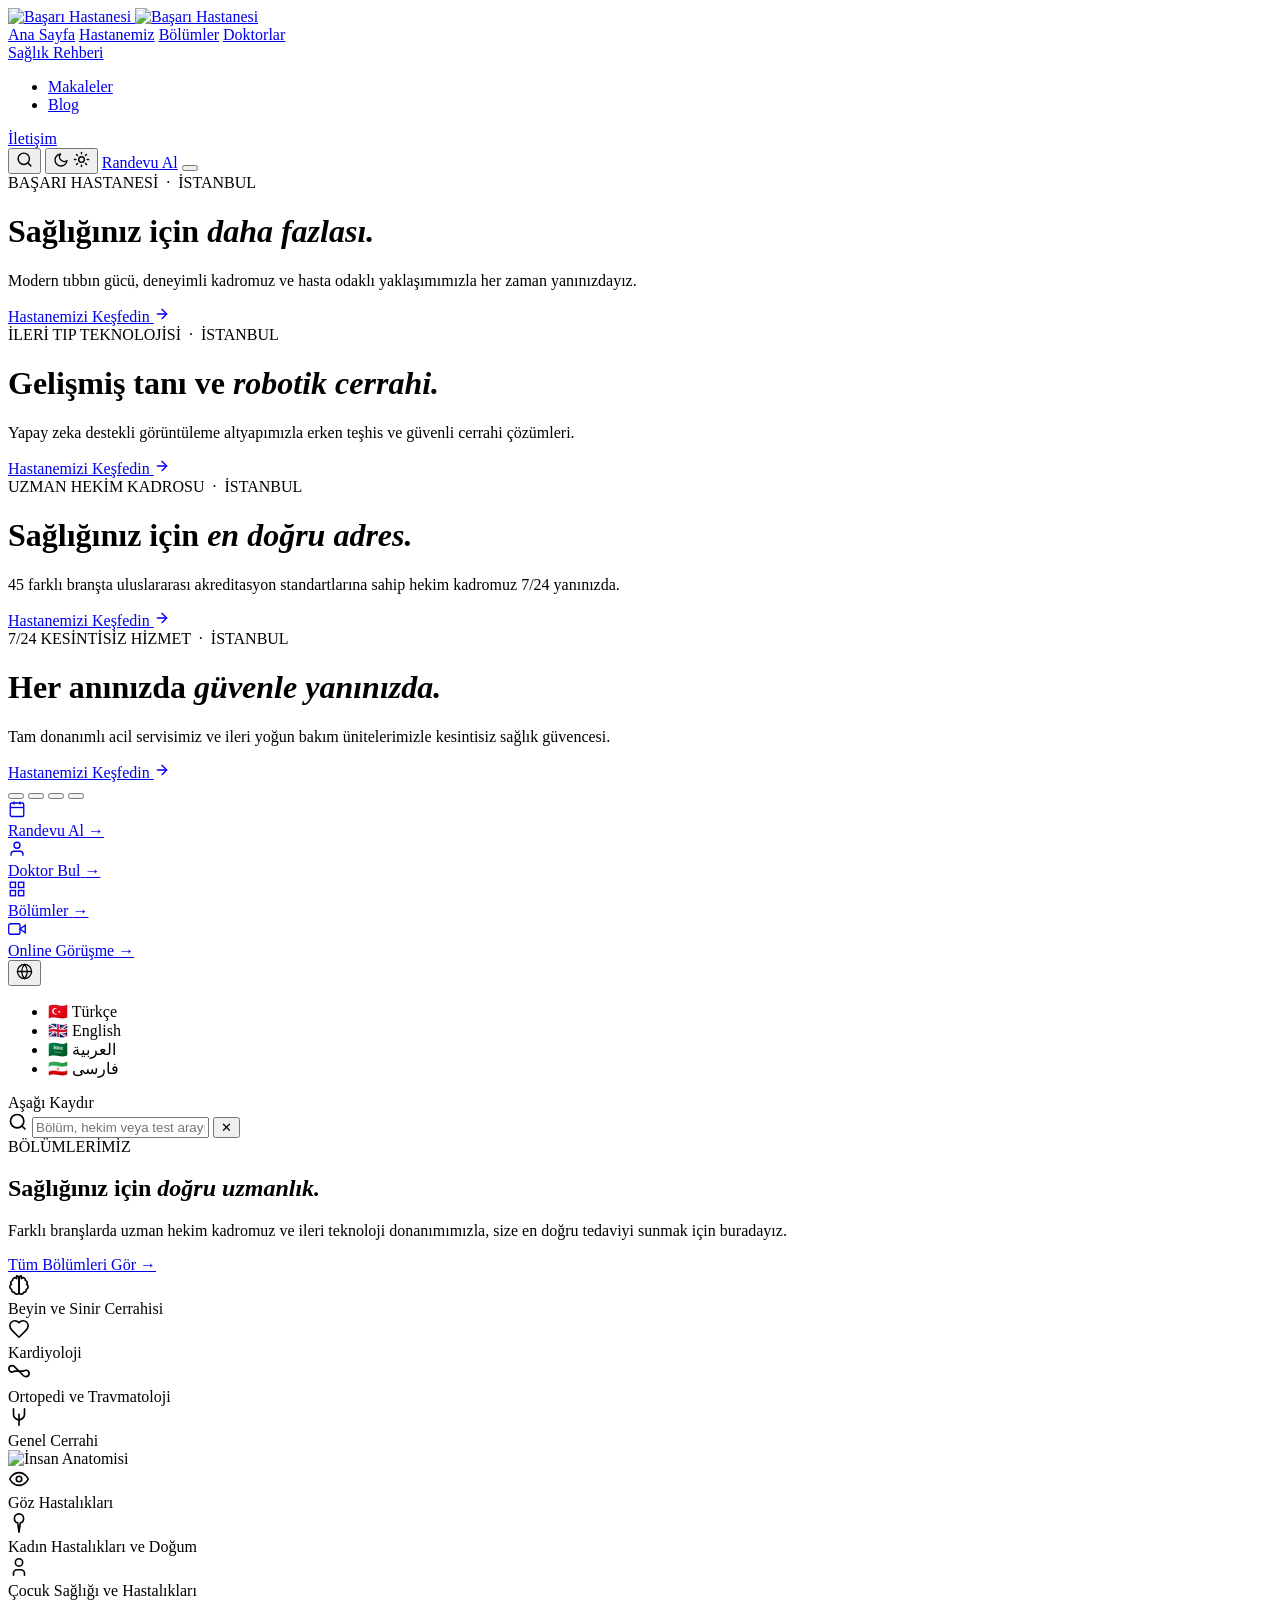
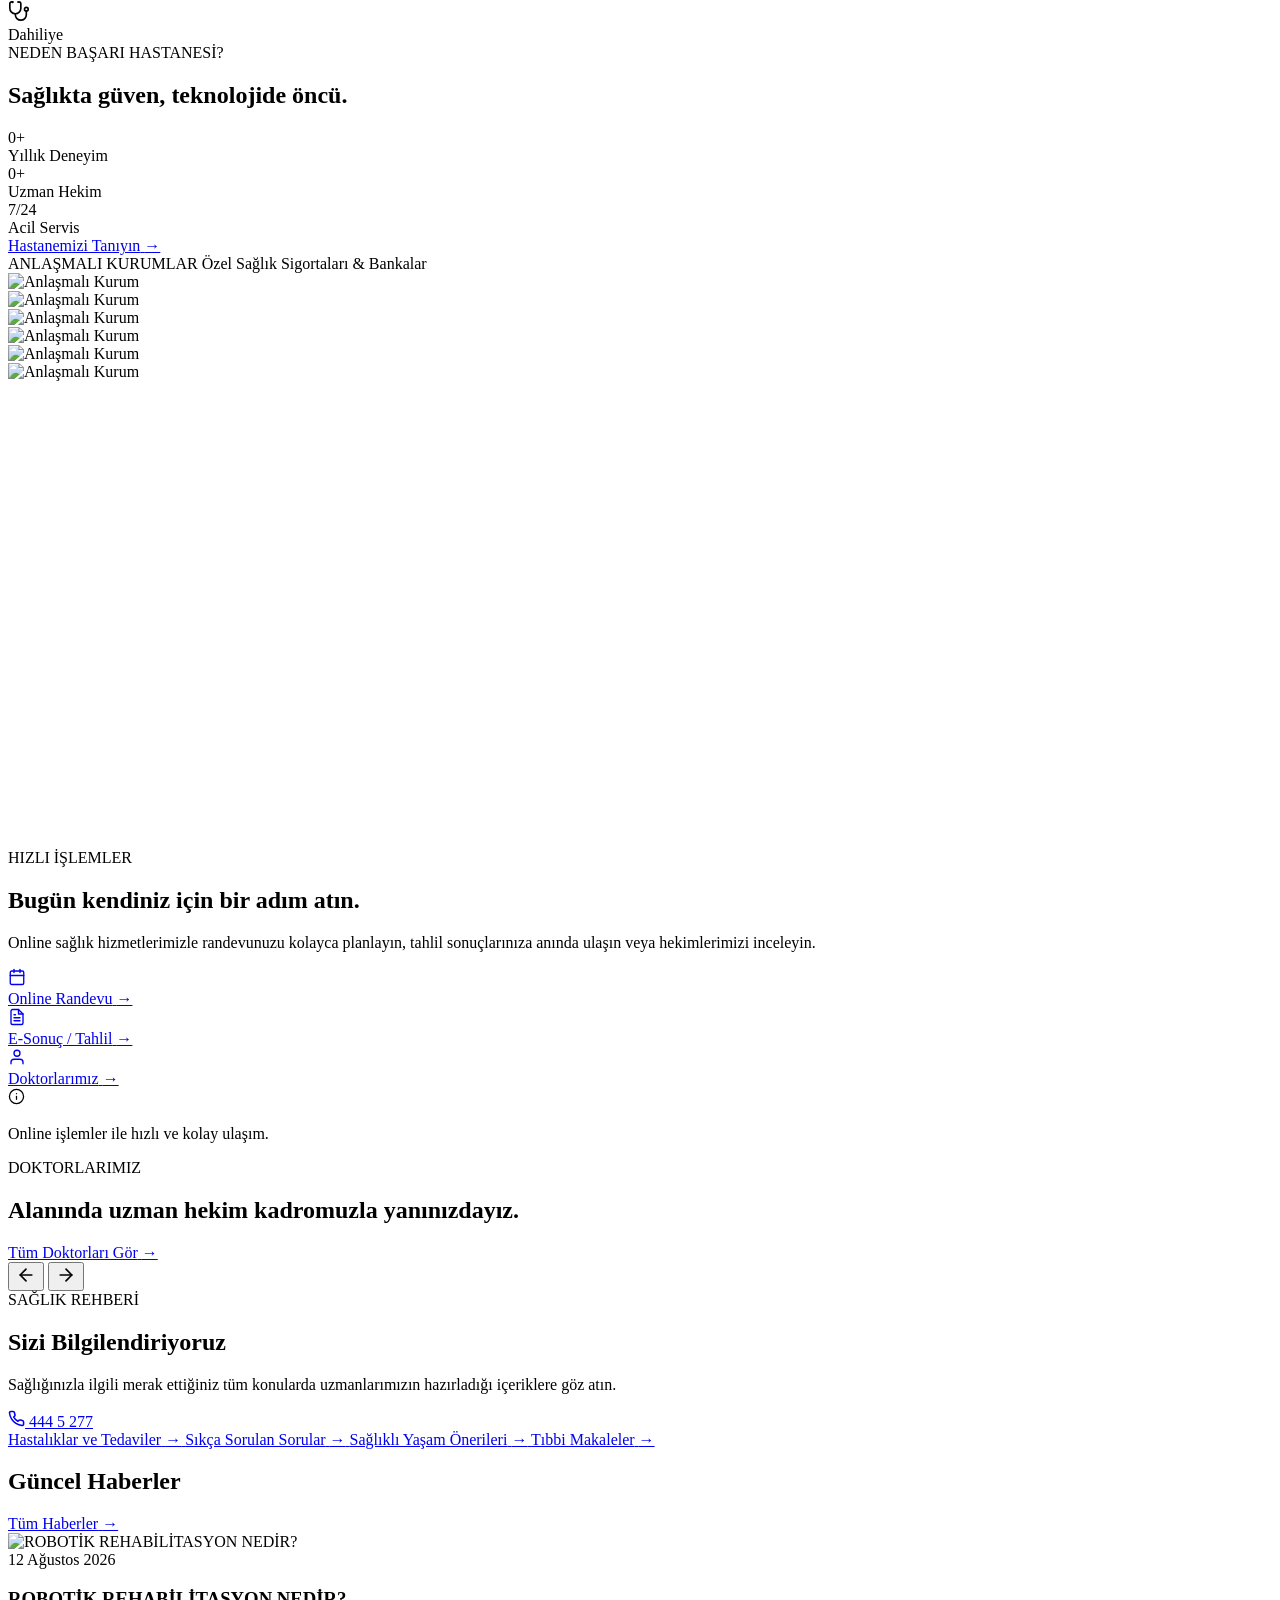
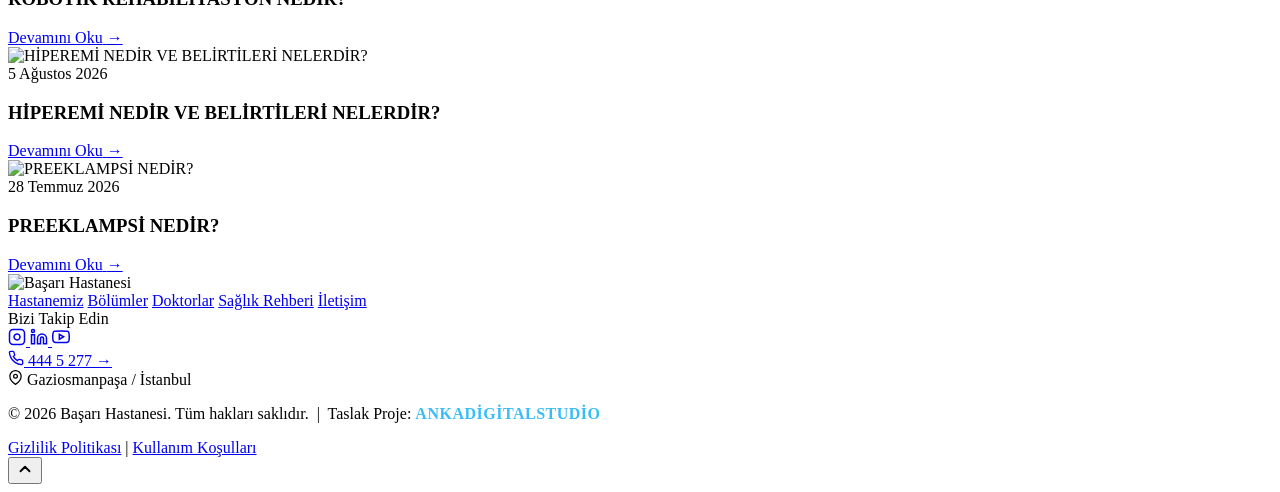
==== index.html @ bbf2c565 "Add files via upload" ====
<!DOCTYPE html>
<html lang="tr" dir="ltr" data-theme="light">
<head>
  <meta charset="UTF-8">
  <meta name="viewport" content="width=device-width, initial-scale=1.0">
  <title data-i18n="page_title">Başarı Hastanesi | Sağlığınız İçin Daha Fazlası</title>
  <link rel="icon" type="image/png" href="img/favicon.png">
  
  <!-- Fontlar -->
  <link rel="preconnect" href="https://fonts.googleapis.com">
  <link rel="preconnect" href="https://fonts.gstatic.com" crossorigin>
  <link href="https://fonts.googleapis.com/css2?family=Cairo:wght@400;600;700&family=Poppins:ital,wght@0,300;0,400;0,500;0,600;0,700;1,300;1,400&display=swap" rel="stylesheet">
  
  <link rel="stylesheet" href="css/style.css">
</head>
<body>

  <!-- ==================== BÜYÜK & İNCE GLASSY PRELOADER ==================== -->
  <div class="site-preloader" id="sitePreloader">
    <div class="glass-loader-circle"></div>
  </div>

  <!-- ==================== HEADER ==================== -->
  <header class="header" id="siteHeader">
    <div class="header-container">
      
      <!-- Sol: Büyütülmüş Logo -->
      <a href="#" class="logo-wrap">
        <img src="img/logo.png" alt="Başarı Hastanesi" class="site-logo logo-dark-mode">
        <img src="img/logo.png" alt="Başarı Hastanesi" class="site-logo logo-light-mode">
      </a>

      <!-- Orta: Tam Merkezli Menü Linkleri (Sağlık Rehberi Alt Menü Eklendi) -->
      <nav class="nav-menu" id="mainNav">
        <a href="#hero" class="nav-link active" data-i18n="nav_home">Ana Sayfa</a>
        <a href="hastanemiz.html" class="nav-link" data-i18n="nav_hospital">Hastanemiz</a>
        <a href="#bolumler" class="nav-link" data-i18n="nav_departments">Bölümler</a>
        <a href="doktorlar.html" class="nav-link" data-i18n="nav_doctors">Doktorlar</a>
        
        <!-- Sağlık Rehberi Dropdown (Alt Menü) -->
        <div class="nav-item-dropdown">
          <a href="#rehber" class="nav-link" data-i18n="nav_guide">Sağlık Rehberi</a>
          <ul class="nav-dropdown-menu">
            <li><a href="#makaleler">Makaleler</a></li>
            <li><a href="#blog">Blog</a></li>
          </ul>
        </div>

        <a href="iletisim.html" class="nav-link" data-i18n="nav_contact">İletişim</a>
      </nav>

      <!-- Sağ Aksiyonlar -->
      <div class="header-actions">
        <!-- Arama İkonu -->
        <button class="icon-btn search-btn" id="searchBtn" aria-label="Arama">
          <svg width="17" height="17" viewBox="0 0 24 24" fill="none" stroke="currentColor" stroke-width="2" stroke-linecap="round" stroke-linejoin="round">
            <circle cx="11" cy="11" r="8"></circle>
            <line x1="21" y1="21" x2="16.65" y2="16.65"></line>
          </svg>
        </button>

        <!-- Tek Yuvarlak Animasyonlu Tema Butonu -->
        <button class="theme-circle-btn" id="themeToggle" aria-label="Tema Değiştir" title="Gece / Gündüz Modu">
          <div class="theme-icon-container">
            <svg class="mode-icon moon-icon" width="16" height="16" viewBox="0 0 24 24" fill="none" stroke="currentColor" stroke-width="2" stroke-linecap="round" stroke-linejoin="round">
              <path d="M21 12.79A9 9 0 1 1 11.21 3 7 7 0 0 0 21 12.79z"></path>
            </svg>
            <svg class="mode-icon sun-icon" width="17" height="17" viewBox="0 0 24 24" fill="none" stroke="currentColor" stroke-width="2" stroke-linecap="round" stroke-linejoin="round">
              <circle cx="12" cy="12" r="4"></circle>
              <line x1="12" y1="2" x2="12" y2="4"></line>
              <line x1="12" y1="20" x2="12" y2="22"></line>
              <line x1="4.93" y1="4.93" x2="6.34" y2="6.34"></line>
              <line x1="17.66" y1="17.66" x2="19.07" y2="19.07"></line>
              <line x1="2" y1="12" x2="4" y2="12"></line>
              <line x1="20" y1="12" x2="22" y2="12"></line>
              <line x1="4.93" y1="19.07" x2="6.34" y2="17.66"></line>
              <line x1="17.66" y1="6.34" x2="19.07" y2="4.93"></line>
            </svg>
          </div>
        </button>

        <!-- Randevu Al Butonu -->
        <a href="#appointment" class="btn-appointment" data-i18n="btn_appointment">Randevu Al</a>

        <button class="mobile-toggle" id="mobileToggle" aria-label="Menü">
          <span></span><span></span><span></span>
        </button>
      </div>

    </div>
  </header>

  <!-- ==================== PINNED HERO WRAPPER ==================== -->
  <div class="hero-wrapper" id="heroWrapper">
    <div class="hero-sticky-stage" id="hero">
      
      <!-- 4 Arka Plan Slaytı -->
      <div class="hero-bg-container">
        <!-- Slide 1 (Açık modda hero-bg.jpg, Koyu modda hero-dark-bg.jpg) -->
        <div class="hero-slide-bg active" data-index="0">
          <div class="bg-layer bg-theme-aware"></div>
          <div class="hero-overlay"></div>
        </div>
        <!-- Slide 2 -->
        <div class="hero-slide-bg" data-index="1">
          <div class="bg-layer" style="background-image: url('img/hero-bg-2.jpg');"></div>
          <div class="hero-overlay"></div>
        </div>
        <!-- Slide 3 -->
        <div class="hero-slide-bg" data-index="2">
          <div class="bg-layer" style="background-image: url('img/hero-bg-3.jpg');"></div>
          <div class="hero-overlay"></div>
        </div>
        <!-- Slide 4 -->
        <div class="hero-slide-bg" data-index="3">
          <div class="bg-layer" style="background-image: url('img/hero-bg-4.png');"></div>
          <div class="hero-overlay"></div>
        </div>
      </div>

      <!-- Hero Metinleri Sahnesi -->
      <div class="hero-content-container">
        
        <div class="text-slide active" data-index="0">
          <span class="sub-badge" data-i18n="hero_badge_1">BAŞARI HASTANESİ &nbsp;·&nbsp; İSTANBUL</span>
          <h1 class="hero-title">
            <span class="title-regular" data-i18n="hero_title_1_line1">Sağlığınız için</span>
            <em class="title-italic" data-i18n="hero_title_1_line2">daha fazlası.</em>
          </h1>
          <p class="hero-description" data-i18n="hero_desc_1">
            Modern tıbbın gücü, deneyimli kadromuz ve hasta odaklı yaklaşımımızla her zaman yanınızdayız.
          </p>
          <div class="hero-cta-wrap">
            <a href="#hastanemiz" class="btn-explore">
              <span data-i18n="btn_discover">Hastanemizi Keşfedin</span>
              <span class="circle-arrow">
                <svg class="flip-rtl" width="16" height="16" viewBox="0 0 24 24" fill="none" stroke="currentColor" stroke-width="2" stroke-linecap="round" stroke-linejoin="round">
                  <line x1="5" y1="12" x2="19" y2="12"></line>
                  <polyline points="12 5 19 12 12 19"></polyline>
                </svg>
              </span>
            </a>
          </div>
        </div>

        <div class="text-slide" data-index="1">
          <span class="sub-badge" data-i18n="hero_badge_2">İLERİ TIP TEKNOLOJİSİ &nbsp;·&nbsp; İSTANBUL</span>
          <h1 class="hero-title">
            <span class="title-regular" data-i18n="hero_title_2_line1">Gelişmiş tanı ve</span>
            <em class="title-italic" data-i18n="hero_title_2_line2">robotik cerrahi.</em>
          </h1>
          <p class="hero-description" data-i18n="hero_desc_2">
            Yapay zeka destekli görüntüleme altyapımızla erken teşhis ve güvenli cerrahi çözümleri.
          </p>
          <div class="hero-cta-wrap">
            <a href="#hastanemiz" class="btn-explore">
              <span data-i18n="btn_discover">Hastanemizi Keşfedin</span>
              <span class="circle-arrow">
                <svg class="flip-rtl" width="16" height="16" viewBox="0 0 24 24" fill="none" stroke="currentColor" stroke-width="2" stroke-linecap="round" stroke-linejoin="round">
                  <line x1="5" y1="12" x2="19" y2="12"></line>
                  <polyline points="12 5 19 12 12 19"></polyline>
                </svg>
              </span>
            </a>
          </div>
        </div>

        <div class="text-slide" data-index="2">
          <span class="sub-badge" data-i18n="hero_badge_3">UZMAN HEKİM KADROSU &nbsp;·&nbsp; İSTANBUL</span>
          <h1 class="hero-title">
            <span class="title-regular" data-i18n="hero_title_3_line1">Sağlığınız için</span>
            <em class="title-italic" data-i18n="hero_title_3_line2">en doğru adres.</em>
          </h1>
          <p class="hero-description" data-i18n="hero_desc_3">
            45 farklı branşta uluslararası akreditasyon standartlarına sahip hekim kadromuz 7/24 yanınızda.
          </p>
          <div class="hero-cta-wrap">
            <a href="#hastanemiz" class="btn-explore">
              <span data-i18n="btn_discover">Hastanemizi Keşfedin</span>
              <span class="circle-arrow">
                <svg class="flip-rtl" width="16" height="16" viewBox="0 0 24 24" fill="none" stroke="currentColor" stroke-width="2" stroke-linecap="round" stroke-linejoin="round">
                  <line x1="5" y1="12" x2="19" y2="12"></line>
                  <polyline points="12 5 19 12 12 19"></polyline>
                </svg>
              </span>
            </a>
          </div>
        </div>

        <div class="text-slide" data-index="3">
          <span class="sub-badge" data-i18n="hero_badge_4">7/24 KESİNTİSİZ HİZMET &nbsp;·&nbsp; İSTANBUL</span>
          <h1 class="hero-title">
            <span class="title-regular" data-i18n="hero_title_4_line1">Her anınızda</span>
            <em class="title-italic" data-i18n="hero_title_4_line2">güvenle yanınızda.</em>
          </h1>
          <p class="hero-description" data-i18n="hero_desc_4">
            Tam donanımlı acil servisimiz ve ileri yoğun bakım ünitelerimizle kesintisiz sağlık güvencesi.
          </p>
          <div class="hero-cta-wrap">
            <a href="#hastanemiz" class="btn-explore">
              <span data-i18n="btn_discover">Hastanemizi Keşfedin</span>
              <span class="circle-arrow">
                <svg class="flip-rtl" width="16" height="16" viewBox="0 0 24 24" fill="none" stroke="currentColor" stroke-width="2" stroke-linecap="round" stroke-linejoin="round">
                  <line x1="5" y1="12" x2="19" y2="12"></line>
                  <polyline points="12 5 19 12 12 19"></polyline>
                </svg>
              </span>
            </a>
          </div>
        </div>

      </div>

      <!-- SAĞDAKİ DİKEY MİNİCİK DOTS -->
      <div class="hero-dots-nav" id="glowDotsTracker">
        <button class="micro-dot active" data-slide="0" aria-label="Slayt 1"></button>
        <button class="micro-dot" data-slide="1" aria-label="Slayt 2"></button>
        <button class="micro-dot" data-slide="2" aria-label="Slayt 3"></button>
        <button class="micro-dot" data-slide="3" aria-label="Slayt 4"></button>
      </div>

      <!-- ALT ORTA SAYDAM FLOATING DOCK -->
      <div class="quick-access-dock" id="hizli-menu">
        <a href="#appointment" class="dock-item">
          <div class="dock-icon">
            <svg width="18" height="18" viewBox="0 0 24 24" fill="none" stroke="currentColor" stroke-width="1.8">
              <rect x="3" y="4" width="18" height="18" rx="2" ry="2"></rect>
              <line x1="16" y1="2" x2="16" y2="6"></line>
              <line x1="8" y1="2" x2="8" y2="6"></line>
              <line x1="3" y1="10" x2="21" y2="10"></line>
            </svg>
          </div>
          <span class="dock-text" data-i18n="dock_appointment">Randevu Al</span>
          <span class="dock-arrow">→</span>
        </a>

        <div class="dock-separator"></div>

        <a href="doktorlar.html" class="dock-item">
          <div class="dock-icon">
            <svg width="18" height="18" viewBox="0 0 24 24" fill="none" stroke="currentColor" stroke-width="1.8">
              <path d="M20 21v-2a4 4 0 0 0-4-4H8a4 4 0 0 0-4 4v2"></path>
              <circle cx="12" cy="7" r="4"></circle>
            </svg>
          </div>
          <span class="dock-text" data-i18n="dock_find_doctor">Doktor Bul</span>
          <span class="dock-arrow">→</span>
        </a>

        <div class="dock-separator"></div>

        <a href="#bolumler" class="dock-item">
          <div class="dock-icon">
            <svg width="18" height="18" viewBox="0 0 24 24" fill="none" stroke="currentColor" stroke-width="1.8">
              <rect x="3" y="3" width="7" height="7"></rect>
              <rect x="14" y="3" width="7" height="7"></rect>
              <rect x="14" y="14" width="7" height="7"></rect>
              <rect x="3" y="14" width="7" height="7"></rect>
            </svg>
          </div>
          <span class="dock-text" data-i18n="dock_departments">Bölümler</span>
          <span class="dock-arrow">→</span>
        </a>

        <div class="dock-separator"></div>

        <a href="#telehealth" class="dock-item">
          <div class="dock-icon">
            <svg width="18" height="18" viewBox="0 0 24 24" fill="none" stroke="currentColor" stroke-width="1.8">
              <polygon points="23 7 16 12 23 17 23 7"></polygon>
              <rect x="1" y="5" width="15" height="14" rx="2" ry="2"></rect>
            </svg>
          </div>
          <span class="dock-text" data-i18n="dock_online">Online Görüşme</span>
          <span class="dock-arrow">→</span>
        </a>
      </div>

      <!-- SOL ALT: SADECE LOGO DİL BUTONU -->
      <div class="hero-bottom-left-lang">
        <div class="corner-lang-dropdown">
          <button class="corner-lang-btn" id="cornerLangBtn" aria-label="Language / Dil Seçimi">
            <svg width="17" height="17" viewBox="0 0 24 24" fill="none" stroke="currentColor" stroke-width="1.8" stroke-linecap="round" stroke-linejoin="round">
              <circle cx="12" cy="12" r="10"></circle>
              <line x1="2" y1="12" x2="22" y2="12"></line>
              <path d="M12 2a15.3 15.3 0 0 1 4 10 15.3 15.3 0 0 1-4 10 15.3 15.3 0 0 1-4-10 15.3 15.3 0 0 1 4-10z"></path>
            </svg>
          </button>
          
          <ul class="corner-lang-menu" id="cornerLangMenu">
            <li data-lang="tr" class="active">🇹🇷 Türkçe</li>
            <li data-lang="en">🇬🇧 English</li>
            <li data-lang="ar">🇸🇦 العربية</li>
            <li data-lang="fa">🇮🇷 فارسی</li>
          </ul>
        </div>
      </div>

      <!-- SAĞ ALT: MOUSE "AŞAĞI KAYDIR" -->
      <div class="hero-bottom-right-scroll" id="scrollDownBtn">
        <div class="mouse-icon">
          <span class="wheel"></span>
        </div>
        <span class="scroll-text" data-i18n="scroll_down">Aşağı Kaydır</span>
      </div>

    </div>
  </div>

  <!-- Arama Modalı -->
  <div class="search-modal" id="searchModal">
    <div class="search-backdrop" id="modalCloseBackdrop"></div>
    <div class="search-box">
      <div class="search-input-wrap">
        <svg width="20" height="20" viewBox="0 0 24 24" fill="none" stroke="currentColor" stroke-width="2"><circle cx="11" cy="11" r="8"></circle><line x1="21" y1="21" x2="16.65" y2="16.65"></line></svg>
        <input type="text" id="searchInput" placeholder="Bölüm, hekim veya test arayın..." data-i18n-ph="search_placeholder">
        <button class="modal-close" id="modalCloseBtn">✕</button>
      </div>
    </div>
  </div>

  <!-- ==================== BÖLÜMLERİMİZ (INTERACTIVE HUMAN BODY SECTION) ==================== -->
  <section class="departments-section" id="bolumler">
    <div class="dept-container">
      
      <!-- Sol Alan: Başlık & Açıklama -->
      <div class="dept-intro-col">
        <span class="dept-badge" data-i18n="dept_badge">BÖLÜMLERİMİZ</span>
        <h2 class="dept-title">
          <span class="title-regular" data-i18n="dept_title_line1">Sağlığınız için</span>
          <em class="title-italic" data-i18n="dept_title_line2">doğru uzmanlık.</em>
        </h2>
        <p class="dept-desc" data-i18n="dept_desc">
          Farklı branşlarda uzman hekim kadromuz ve ileri teknoloji donanımımızla, size en doğru tedaviyi sunmak için buradayız.
        </p>
        <div class="dept-cta-wrap">
          <a href="#all-departments" class="btn-all-depts">
            <span data-i18n="btn_all_departments">Tüm Bölümleri Gör</span>
            <span class="dept-arrow-circle">→</span>
          </a>
        </div>
      </div>

      <!-- Sağ Alan: İnteraktif İnsan Vücudu & Bölüm Listesi -->
      <div class="dept-interactive-stage">
        
        <!-- Sol Bölüm Grubu (4 Adet) -->
        <div class="dept-list-col dept-col-left">
          
          <!-- 1. Beyin ve Sinir Cerrahisi -->
          <div class="dept-card" data-target="brain">
            <div class="dept-icon-circle">
              <!-- Beyin İkonu -->
              <svg width="22" height="22" viewBox="0 0 24 24" fill="none" stroke="currentColor" stroke-width="1.8" stroke-linecap="round" stroke-linejoin="round">
                <path d="M9.5 2A2.5 2.5 0 0 1 12 4.5v15a2.5 2.5 0 0 1-4.96.44 2.5 2.5 0 0 1-2.96-3.08 3 3 0 0 1-.34-5.58 2.5 2.5 0 0 1 1.32-4.24 2.5 2.5 0 0 1 4.44-2.04z"></path>
                <path d="M14.5 2A2.5 2.5 0 0 0 12 4.5v15a2.5 2.5 0 0 0 4.96.44 2.5 2.5 0 0 0 2.96-3.08 3 3 0 0 0 .34-5.58 2.5 2.5 0 0 0-1.32-4.24 2.5 2.5 0 0 0-4.44-2.04z"></path>
              </svg>
            </div>
            <span class="dept-name" data-i18n="dept_brain">Beyin ve Sinir Cerrahisi</span>
            <span class="dept-connector-dot"></span>
          </div>

          <!-- 2. Kardiyoloji -->
          <div class="dept-card" data-target="heart">
            <div class="dept-icon-circle">
              <!-- Kalp İkonu -->
              <svg width="22" height="22" viewBox="0 0 24 24" fill="none" stroke="currentColor" stroke-width="1.8" stroke-linecap="round" stroke-linejoin="round">
                <path d="M19 14c1.49-1.46 3-3.21 3-5.5A5.5 5.5 0 0 0 16.5 3c-1.76 0-3 .5-4.5 2-1.5-1.5-2.74-2-4.5-2A5.5 5.5 0 0 0 2 8.5c0 2.3 1.5 4.05 3 5.5l7 7Z"></path>
              </svg>
            </div>
            <span class="dept-name" data-i18n="dept_cardio">Kardiyoloji</span>
            <span class="dept-connector-dot"></span>
          </div>

          <!-- 3. Ortopedi ve Travmatoloji -->
          <div class="dept-card" data-target="ortho">
            <div class="dept-icon-circle">
              <!-- Eklem / Kemik İkonu -->
              <svg width="22" height="22" viewBox="0 0 24 24" fill="none" stroke="currentColor" stroke-width="1.8" stroke-linecap="round" stroke-linejoin="round">
                <path d="M17 10c.7-.7 1.6-1 2.5-1a3.5 3.5 0 0 1 0 7c-.9 0-1.8-.3-2.5-1l-10-10C6.3 4.3 5.4 4 4.5 4A3.5 3.5 0 0 0 4.5 11c.9 0 1.8-.3 2.5-1z"></path>
              </svg>
            </div>
            <span class="dept-name" data-i18n="dept_ortho">Ortopedi ve Travmatoloji</span>
            <span class="dept-connector-dot"></span>
          </div>

          <!-- 4. Genel Cerrahi -->
          <div class="dept-card" data-target="surgery">
            <div class="dept-icon-circle">
              <!-- Mide / Cerrahi İkonu -->
              <svg width="22" height="22" viewBox="0 0 24 24" fill="none" stroke="currentColor" stroke-width="1.8" stroke-linecap="round" stroke-linejoin="round">
                <path d="M6 3v6a6 6 0 0 0 12 0V3"></path>
                <line x1="12" y1="9" x2="12" y2="21"></line>
              </svg>
            </div>
            <span class="dept-name" data-i18n="dept_surgery">Genel Cerrahi</span>
            <span class="dept-connector-dot"></span>
          </div>

        </div>

        <!-- Orta Alan: İnteraktif İnsan Vücudu Modeli & Organ Hotspot'ları -->
        <div class="dept-body-model-wrap">
          <!-- Vücut Görseli -->
          <img src="img/human-body.png" alt="İnsan Anatomisi" class="human-body-img">

          <!-- Vücut Üzerindeki İnteraktif Işık Noktaları (Organ Hotspots) -->
          <!-- Beyin -->
          <div class="body-hotspot hotspot-brain" data-dept="brain" title="Beyin ve Sinir Cerrahisi">
            <span class="hotspot-core"></span>
            <span class="hotspot-pulse"></span>
          </div>
          <!-- Göz -->
          <div class="body-hotspot hotspot-eye" data-dept="eye" title="Göz Hastalıkları">
            <span class="hotspot-core"></span>
            <span class="hotspot-pulse"></span>
          </div>
          <!-- Kalp -->
          <div class="body-hotspot hotspot-heart" data-dept="heart" title="Kardiyoloji">
            <span class="hotspot-core"></span>
            <span class="hotspot-pulse"></span>
          </div>
          <!-- Göğüs / Dahiliye -->
          <div class="body-hotspot hotspot-internal" data-dept="internal" title="Dahiliye">
            <span class="hotspot-core"></span>
            <span class="hotspot-pulse"></span>
          </div>
          <!-- Mide / Genel Cerrahi -->
          <div class="body-hotspot hotspot-surgery" data-dept="surgery" title="Genel Cerrahi">
            <span class="hotspot-core"></span>
            <span class="hotspot-pulse"></span>
          </div>
          <!-- Kadın Doğum -->
          <div class="body-hotspot hotspot-obgyn" data-dept="obgyn" title="Kadın Hastalıkları ve Doğum">
            <span class="hotspot-core"></span>
            <span class="hotspot-pulse"></span>
          </div>
          <!-- Ortopedi / Diz / Eklem -->
          <div class="body-hotspot hotspot-ortho" data-dept="ortho" title="Ortopedi ve Travmatoloji">
            <span class="hotspot-core"></span>
            <span class="hotspot-pulse"></span>
          </div>
          <!-- Çocuk Sağlığı -->
          <div class="body-hotspot hotspot-pediatric" data-dept="pediatric" title="Çocuk Sağlığı ve Hastalıkları">
            <span class="hotspot-core"></span>
            <span class="hotspot-pulse"></span>
          </div>

          <!-- Arka Plan Enerji Parıltısı -->
          <div class="body-glow-backdrop"></div>
        </div>

        <!-- Sağ Bölüm Grubu (4 Adet) -->
        <div class="dept-list-col dept-col-right">
          
          <!-- 5. Göz Hastalıkları -->
          <div class="dept-card" data-target="eye">
            <span class="dept-connector-dot"></span>
            <div class="dept-icon-circle">
              <!-- Göz İkonu -->
              <svg width="22" height="22" viewBox="0 0 24 24" fill="none" stroke="currentColor" stroke-width="1.8" stroke-linecap="round" stroke-linejoin="round">
                <path d="M2 12s3-7 10-7 10 7 10 7-3 7-10 7-10-7-10-7Z"></path>
                <circle cx="12" cy="12" r="3"></circle>
              </svg>
            </div>
            <span class="dept-name" data-i18n="dept_eye">Göz Hastalıkları</span>
          </div>

          <!-- 6. Kadın Hastalıkları ve Doğum -->
          <div class="dept-card" data-target="obgyn">
            <span class="dept-connector-dot"></span>
            <div class="dept-icon-circle">
              <!-- Kadın Doğum İkonu -->
              <svg width="22" height="22" viewBox="0 0 24 24" fill="none" stroke="currentColor" stroke-width="1.8" stroke-linecap="round" stroke-linejoin="round">
                <path d="M12 2a5 5 0 0 1 5 5c0 2.3-1.5 4.3-3.6 4.9L12 22l-1.4-10.1C8.5 11.3 7 9.3 7 7a5 5 0 0 1 5-5z"></path>
              </svg>
            </div>
            <span class="dept-name" data-i18n="dept_obgyn">Kadın Hastalıkları ve Doğum</span>
          </div>

          <!-- 7. Çocuk Sağlığı ve Hastalıkları -->
          <div class="dept-card" data-target="pediatric">
            <span class="dept-connector-dot"></span>
            <div class="dept-icon-circle">
              <!-- Çocuk / Aile İkonu -->
              <svg width="22" height="22" viewBox="0 0 24 24" fill="none" stroke="currentColor" stroke-width="1.8" stroke-linecap="round" stroke-linejoin="round">
                <circle cx="12" cy="7" r="4"></circle>
                <path d="M6 21v-2a4 4 0 0 1 4-4h4a4 4 0 0 1 4 4v2"></path>
              </svg>
            </div>
            <span class="dept-name" data-i18n="dept_pediatric">Çocuk Sağlığı ve Hastalıkları</span>
          </div>

          <!-- 8. Dahiliye -->
          <div class="dept-card" data-target="internal">
            <span class="dept-connector-dot"></span>
            <div class="dept-icon-circle">
              <!-- Stetoskop İkonu -->
              <svg width="22" height="22" viewBox="0 0 24 24" fill="none" stroke="currentColor" stroke-width="1.8" stroke-linecap="round" stroke-linejoin="round">
                <path d="M4.8 2.3A.3.3 0 1 0 5 2H4a2 2 0 0 0-2 2v5a6 6 0 0 0 6 6v0a6 6 0 0 0 6-6V4a2 2 0 0 0-2-2h-1a.2.2 0 1 0 .3.3"></path>
                <path d="M8 15v1a6 6 0 0 0 6 6v0a6 6 0 0 0 6-6v-4"></path>
                <circle cx="20" cy="10" r="2"></circle>
              </svg>
            </div>
            <span class="dept-name" data-i18n="dept_internal">Dahiliye</span>
          </div>

        </div>

      </div>

    </div>
  </section>

  <!-- ==================== NEDEN BAŞARI HASTANESİ? (DEĞERLER ŞERİDİ) ==================== -->
  <section class="values-section" id="hastanemiz">
    
    <!-- Arka Plan Görsel Katmanı & Sinematik Gradyan -->
    <div class="values-bg-container">
      <div class="values-bg-layer" style="background-image: url('img/surgery-bg.jpg');"></div>
      <div class="values-overlay"></div>
    </div>

    <div class="values-container">
      
      <!-- Sol Taraf: Rozet ve Başlık -->
      <div class="values-left-col">
        <span class="values-badge" data-i18n="val_badge">NEDEN BAŞARI HASTANESİ?</span>
        <h2 class="values-title">
          <span class="title-regular" data-i18n="val_title_line1">Sağlıkta güven,</span>
          <span class="title-regular" data-i18n="val_title_line2">teknolojide öncü.</span>
        </h2>
      </div>

      <!-- Sağ Taraf: Kompakt İstatistikler & Link -->
      <div class="values-right-col">
        
        <!-- İstatistik Sayacı Sırası -->
        <div class="values-stats-grid">
          
          <!-- 1. İstatistik (25+) -->
          <div class="stat-item">
            <div class="stat-number">
              <span class="counter" data-target="25">0</span><span class="stat-suffix">+</span>
            </div>
            <div class="stat-label" data-i18n="val_stat_1">Yıllık Deneyim</div>
          </div>

          <div class="stat-divider"></div>

          <!-- 2. İstatistik (120+) -->
          <div class="stat-item">
            <div class="stat-number">
              <span class="counter" data-target="120">0</span><span class="stat-suffix">+</span>
            </div>
            <div class="stat-label" data-i18n="val_stat_2">Uzman Hekim</div>
          </div>

          <div class="stat-divider"></div>

          <!-- 3. İstatistik (7/24) -->
          <div class="stat-item stat-item-pulse">
            <div class="stat-number stat-247">7/24</div>
            <div class="stat-label" data-i18n="val_stat_3">Acil Servis</div>
          </div>

        </div>

        <!-- Alt Kısım: Hastanemizi Tanıyın Butonu -->
        <div class="values-link-wrap">
          <a href="#about-hospital" class="values-explore-link">
            <span data-i18n="val_link_about">Hastanemizi Tanıyın</span>
            <span class="values-link-arrow">→</span>
          </a>
        </div>

      </div>

    </div>
  </section>

  <!-- ==================== ANLAŞMALI KURUMLAR (KOMPAKT MARQUEE) ==================== -->
  <section class="partners-section" id="anlasmali-kurumlar">
    <div class="partners-container">
      
      <!-- Sol Mini Başlık -->
      <div class="partners-label-wrap">
        <span class="partners-badge" data-i18n="partners_badge">ANLAŞMALI KURUMLAR</span>
        <span class="partners-sub" data-i18n="partners_sub">Özel Sağlık Sigortaları & Bankalar</span>
      </div>

      <div class="partners-divider"></div>

      <!-- Sonsuz Kayan Logo Şeridi -->
      <div class="partners-marquee-viewport">
        <div class="partners-track">
          <!-- 1. Grup -->
          <div class="partner-item"><img src="img/anlasmali/1.png" alt="Anlaşmalı Kurum" class="partner-logo"></div>
          <div class="partner-item"><img src="img/anlasmali/2.png" alt="Anlaşmalı Kurum" class="partner-logo"></div>
          <div class="partner-item"><img src="img/anlasmali/3.png" alt="Anlaşmalı Kurum" class="partner-logo"></div>
          <div class="partner-item"><img src="img/anlasmali/4.png" alt="Anlaşmalı Kurum" class="partner-logo"></div>
          <div class="partner-item"><img src="img/anlasmali/5.png" alt="Anlaşmalı Kurum" class="partner-logo"></div>
          <div class="partner-item"><img src="img/anlasmali/6.png" alt="Anlaşmalı Kurum" class="partner-logo"></div>

          <!-- 2. Grup (Sonsuz döngü için kopya) -->
          <div class="partner-item" aria-hidden="true"><img src="img/anlasmali/1.png" alt="" class="partner-logo"></div>
          <div class="partner-item" aria-hidden="true"><img src="img/anlasmali/2.png" alt="" class="partner-logo"></div>
          <div class="partner-item" aria-hidden="true"><img src="img/anlasmali/3.png" alt="" class="partner-logo"></div>
          <div class="partner-item" aria-hidden="true"><img src="img/anlasmali/4.png" alt="" class="partner-logo"></div>
          <div class="partner-item" aria-hidden="true"><img src="img/anlasmali/5.png" alt="" class="partner-logo"></div>
          <div class="partner-item" aria-hidden="true"><img src="img/anlasmali/7.png" alt="" class="partner-logo"></div>
          <div class="partner-item" aria-hidden="true"><img src="img/anlasmali/8.png" alt="" class="partner-logo"></div>
          <div class="partner-item" aria-hidden="true"><img src="img/anlasmali/9.png" alt="" class="partner-logo"></div>
          <div class="partner-item" aria-hidden="true"><img src="img/anlasmali/10.png" alt="" class="partner-logo"></div>
          <div class="partner-item" aria-hidden="true"><img src="img/anlasmali/11.png" alt="" class="partner-logo"></div>
          <div class="partner-item" aria-hidden="true"><img src="img/anlasmali/12.png" alt="" class="partner-logo"></div>
          <div class="partner-item" aria-hidden="true"><img src="img/anlasmali/13.png" alt="" class="partner-logo"></div>
          <div class="partner-item" aria-hidden="true"><img src="img/anlasmali/14.png" alt="" class="partner-logo"></div>
          <div class="partner-item" aria-hidden="true"><img src="img/anlasmali/15.png" alt="" class="partner-logo"></div>
          <div class="partner-item" aria-hidden="true"><img src="img/anlasmali/16.png" alt="" class="partner-logo"></div>
          <div class="partner-item" aria-hidden="true"><img src="img/anlasmali/17.png" alt="" class="partner-logo"></div>
          <div class="partner-item" aria-hidden="true"><img src="img/anlasmali/18.png" alt="" class="partner-logo"></div>
          <div class="partner-item" aria-hidden="true"><img src="img/anlasmali/19.png" alt="" class="partner-logo"></div>
          <div class="partner-item" aria-hidden="true"><img src="img/anlasmali/20.png" alt="" class="partner-logo"></div>
          <div class="partner-item" aria-hidden="true"><img src="img/anlasmali/21.png" alt="" class="partner-logo"></div>
          <div class="partner-item" aria-hidden="true"><img src="img/anlasmali/22.png" alt="" class="partner-logo"></div>
          <div class="partner-item" aria-hidden="true"><img src="img/anlasmali/23.png" alt="" class="partner-logo"></div>
          <div class="partner-item" aria-hidden="true"><img src="img/anlasmali/24.png" alt="" class="partner-logo"></div>
          <div class="partner-item" aria-hidden="true"><img src="img/anlasmali/25.png" alt="" class="partner-logo"></div>
          <div class="partner-item" aria-hidden="true"><img src="img/anlasmali/26.png" alt="" class="partner-logo"></div>
          <div class="partner-item" aria-hidden="true"><img src="img/anlasmali/27.png" alt="" class="partner-logo"></div>
        </div>
      </div>

    </div>
  </section>

  <!-- ==================== HIZLI HİZMETLER BÖLÜMÜ (E-SERVICES SECTION) ==================== -->
  <section class="appointment-section" id="appointment">
    
    <!-- Arka Plan Görsel Katmanı & Sinematik Karartma -->
    <div class="appt-bg-container">
      <div class="appt-bg-layer"></div>
      <div class="appt-overlay"></div>
    </div>

    <div class="appt-container">
      
      <!-- Sol Üst: Başlık & Açıklama -->
      <div class="appt-intro">
        <span class="appt-badge" data-i18n="appt_badge">HIZLI İŞLEMLER</span>
        <h2 class="appt-title">
          <span class="title-regular" data-i18n="appt_title_line1">Bugün kendiniz için</span>
          <span class="title-regular" data-i18n="appt_title_line2">bir adım atın.</span>
        </h2>
        <p class="appt-desc" data-i18n="appt_desc">
          Online sağlık hizmetlerimizle randevunuzu kolayca planlayın, tahlil sonuçlarınıza anında ulaşın veya hekimlerimizi inceleyin.
        </p>
      </div>

      <!-- Alt Alan: İnteraktif Cam Hızlı Hizmet Barı & Sağ Bilgi Rozeti -->
      <div class="appt-bottom-row">
        
        <!-- Yarı Saydam Lüks E-Hizmet Barı -->
        <div class="appt-glass-bar">
          
          <!-- 1. Buton: Online Randevu -->
          <a href="#online-randevu" class="appt-service-btn">
            <div class="appt-service-icon">
              <svg width="18" height="18" viewBox="0 0 24 24" fill="none" stroke="currentColor" stroke-width="1.8" stroke-linecap="round" stroke-linejoin="round">
                <rect x="3" y="4" width="18" height="18" rx="2" ry="2"></rect>
                <line x1="16" y1="2" x2="16" y2="6"></line>
                <line x1="8" y1="2" x2="8" y2="6"></line>
                <line x1="3" y1="10" x2="21" y2="10"></line>
              </svg>
            </div>
            <span class="appt-service-text" data-i18n="srv_appointment">Online Randevu</span>
            <span class="appt-service-arrow">→</span>
          </a>

          <div class="appt-divider"></div>

          <!-- 2. Buton: E-Sonuç -->
          <a href="#e-sonuc" class="appt-service-btn">
            <div class="appt-service-icon">
              <svg width="18" height="18" viewBox="0 0 24 24" fill="none" stroke="currentColor" stroke-width="1.8" stroke-linecap="round" stroke-linejoin="round">
                <path d="M14 2H6a2 2 0 0 0-2 2v16a2 2 0 0 0 2 2h12a2 2 0 0 0 2-2V8z"></path>
                <polyline points="14 2 14 8 20 8"></polyline>
                <line x1="16" y1="13" x2="8" y2="13"></line>
                <line x1="16" y1="17" x2="8" y2="17"></line>
                <polyline points="10 9 9 9 8 9"></polyline>
              </svg>
            </div>
            <span class="appt-service-text" data-i18n="srv_results">E-Sonuç / Tahlil</span>
            <span class="appt-service-arrow">→</span>
          </a>

          <div class="appt-divider"></div>

          <!-- 3. Buton: Doktorlarımız -->
          <a href="#doktorlar" class="appt-service-btn">
            <div class="appt-service-icon">
              <svg width="18" height="18" viewBox="0 0 24 24" fill="none" stroke="currentColor" stroke-width="1.8" stroke-linecap="round" stroke-linejoin="round">
                <path d="M20 21v-2a4 4 0 0 0-4-4H8a4 4 0 0 0-4 4v2"></path>
                <circle cx="12" cy="7" r="4"></circle>
              </svg>
            </div>
            <span class="appt-service-text" data-i18n="srv_doctors">Doktorlarımız</span>
            <span class="appt-service-arrow">→</span>
          </a>

        </div>

        <!-- Sağ Taraf: Mikro Bilgi Rozeti -->
        <div class="appt-info-badge">
          <div class="appt-info-icon">
            <svg width="17" height="17" viewBox="0 0 24 24" fill="none" stroke="currentColor" stroke-width="1.8" stroke-linecap="round" stroke-linejoin="round">
              <circle cx="12" cy="12" r="10"></circle>
              <line x1="12" y1="16" x2="12" y2="12"></line>
              <line x1="12" y1="8" x2="12.01" y2="8"></line>
            </svg>
          </div>
          <div class="appt-info-divider"></div>
          <p class="appt-info-text" data-i18n="appt_info_badge">
            Online işlemler ile hızlı ve kolay ulaşım.
          </p>
        </div>

      </div>

    </div>
  </section>

<!-- ==================== DOKTORLARIMIZ SECTION ==================== -->
<section class="doctors-section" id="doktorlar">
  <div class="doctors-container">
    
    <!-- Sol Sütun: Başlık & Link -->
    <div class="doctors-left-col">
      <span class="doctors-badge" data-i18n="doc_badge">DOKTORLARIMIZ</span>
      <h2 class="doctors-title">
        <span class="title-regular" data-i18n="doc_title_line1">Alanında uzman</span>
        <span class="title-regular" data-i18n="doc_title_line2">hekim kadromuzla</span>
        <span class="title-regular" data-i18n="doc_title_line3">yanınızdayız.</span>
      </h2>
      <div class="doctors-link-wrap">
        <a href="#all-doctors" class="doctors-all-link">
          <span data-i18n="doc_all_link">Tüm Doktorları Gör</span>
          <span class="doc-link-arrow">→</span>
        </a>
      </div>
    </div>

    <!-- Sağ Sütun: Doktor Slider & Çift Yönlü Navigasyon -->
      <div class="doctors-right-col">
        <div class="doctors-slider-viewport">
          <div class="doctors-cards-track" id="doctorCardsTrack"></div>
        </div>

        <!-- Slider Navigasyon Kontrolleri (Geri & İleri) -->
        <div class="doctor-slider-nav">
          <button class="doctor-slider-arrow prev" id="doctorPrevBtn" aria-label="Önceki Doktorlar">
            <svg width="20" height="20" viewBox="0 0 24 24" fill="none" stroke="currentColor" stroke-width="2" stroke-linecap="round" stroke-linejoin="round">
              <line x1="19" y1="12" x2="5" y2="12"></line>
              <polyline points="12 19 5 12 12 5"></polyline>
            </svg>
          </button>
          <button class="doctor-slider-arrow next" id="doctorNextBtn" aria-label="Sonraki Doktorlar">
            <svg width="20" height="20" viewBox="0 0 24 24" fill="none" stroke="currentColor" stroke-width="2" stroke-linecap="round" stroke-linejoin="round">
              <line x1="5" y1="12" x2="19" y2="12"></line>
              <polyline points="12 5 19 12 12 19"></polyline>
            </svg>
          </button>
        </div>
      </div>

  </div>
</section>

  <!-- ==================== SAĞLIK REHBERİ SECTION ==================== -->
  <section class="guide-section" id="rehber">
    
    <!-- Arka Plan Görseli & Gradyan -->
    <div class="guide-bg-container">
      <div class="guide-bg-layer" style="background-image: url('img/cta-bg.jpg');"></div>
      <div class="guide-overlay"></div>
    </div>

    <div class="guide-container">
      
      <!-- Sol Sütun: Başlık, Açıklama & CTA Buton -->
      <div class="guide-left-col">
        <span class="guide-badge" data-i18n="guide_badge">SAĞLIK REHBERİ</span>
        <h2 class="guide-title" data-i18n="guide_title">Sizi Bilgilendiriyoruz</h2>
        <p class="guide-desc" data-i18n="guide_desc">
          Sağlığınızla ilgili merak ettiğiniz tüm konularda uzmanlarımızın hazırladığı içeriklere göz atın.
        </p>
        <div class="guide-cta-wrap">
          <a href="tel:4445277" class="btn-guide-explore">
            <span class="guide-phone-icon">
              <svg width="17" height="17" viewBox="0 0 24 24" fill="none" stroke="currentColor" stroke-width="2.2" stroke-linecap="round" stroke-linejoin="round">
                <path d="M22 16.92v3a2 2 0 0 1-2.18 2 19.79 19.79 0 0 1-8.63-3.07 19.5 19.5 0 0 1-6-6 19.79 19.79 0 0 1-3.07-8.67A2 2 0 0 1 4.11 2h3a2 2 0 0 1 2 1.72 12.84 12.84 0 0 0 .7 2.81 2 2 0 0 1-.45 2.11L8.09 9.91a16 16 0 0 0 6 6l1.27-1.27a2 2 0 0 1 2.11-.45 12.84 12.84 0 0 0 2.81.7A2 2 0 0 1 22 16.92z"></path>
              </svg>
            </span>
            <span class="guide-phone-number">444 5 277</span>
          </a>
        </div>
      </div>

      <!-- Sağ Sütun: Cam Liste Butonları -->
      <div class="guide-right-col">
        <div class="guide-links-list">
          
          <a href="#diseases" class="guide-item-card">
            <span class="guide-item-text" data-i18n="guide_link_1">Hastalıklar ve Tedaviler</span>
            <span class="guide-item-arrow">→</span>
          </a>

          <a href="#faq" class="guide-item-card">
            <span class="guide-item-text" data-i18n="guide_link_2">Sıkça Sorulan Sorular</span>
            <span class="guide-item-arrow">→</span>
          </a>

          <a href="#healthy-life" class="guide-item-card">
            <span class="guide-item-text" data-i18n="guide_link_3">Sağlıklı Yaşam Önerileri</span>
            <span class="guide-item-arrow">→</span>
          </a>

          <a href="#articles" class="guide-item-card">
            <span class="guide-item-text" data-i18n="guide_link_4">Tıbbi Makaleler</span>
            <span class="guide-item-arrow">→</span>
          </a>

        </div>
      </div>

    </div>
  </section>

  <!-- ==================== GÜNCEL HABERLER SECTION ==================== -->
  <section class="news-section" id="haberler">
    <div class="news-container">
      
      <!-- Üst Başlık & Tüm Haberler Linki -->
      <div class="news-header-row">
        <h2 class="news-main-title" data-i18n="news_main_title">Güncel Haberler</h2>
        <a href="#all-news" class="news-view-all">
          <span data-i18n="news_view_all">Tüm Haberler</span>
          <span class="news-arrow">→</span>
        </a>
      </div>

      <!-- 3'lü Haber Kartları Grid -->
      <div class="news-cards-grid">
        
        <!-- Haber Kartı 1 -->
        <article class="news-card">
          <div class="news-thumb-wrap">
            <img src="img/blog-1.jpg" alt="ROBOTİK REHABİLİTASYON NEDİR?" class="news-thumb">
          </div>
          <div class="news-body">
            <time class="news-date">12 Ağustos 2026</time>
            <h3 class="news-card-title" data-i18n="news_title_1">ROBOTİK REHABİLİTASYON NEDİR?</h3>
            <a href="#news-detail-1" class="news-read-more">
              <span data-i18n="news_read_more">Devamını Oku</span>
              <span class="read-arrow">→</span>
            </a>
          </div>
        </article>

        <!-- Haber Kartı 2 -->
        <article class="news-card">
          <div class="news-thumb-wrap">
            <img src="img/blog-2.jpg" alt="HİPEREMİ NEDİR VE BELİRTİLERİ NELERDİR?" class="news-thumb">
          </div>
          <div class="news-body">
            <time class="news-date">5 Ağustos 2026</time>
            <h3 class="news-card-title" data-i18n="news_title_2">HİPEREMİ NEDİR VE BELİRTİLERİ NELERDİR?</h3>
            <a href="#news-detail-2" class="news-read-more">
              <span data-i18n="news_read_more">Devamını Oku</span>
              <span class="read-arrow">→</span>
            </a>
          </div>
        </article>

        <!-- Haber Kartı 3 -->
        <article class="news-card">
          <div class="news-thumb-wrap">
            <img src="img/blog-3.jpg" alt="PREEKLAMPSİ NEDİR?" class="news-thumb">
          </div>
          <div class="news-body">
            <time class="news-date">28 Temmuz 2026</time>
            <h3 class="news-card-title" data-i18n="news_title_3">PREEKLAMPSİ NEDİR?</h3>
            <a href="#news-detail-3" class="news-read-more">
              <span data-i18n="news_read_more">Devamını Oku</span>
              <span class="read-arrow">→</span>
            </a>
          </div>
        </article>

      </div>

    </div>
  </section>

  <!-- ==================== FOOTER ==================== -->
  <footer class="site-footer" id="iletisim">
    <div class="footer-container">
      
      <!-- Ana Üst Sıra -->
      <div class="footer-main-row">
        
        <!-- Logo -->
        <div class="footer-brand">
          <img src="img/logo.png" alt="Başarı Hastanesi" class="footer-logo">
        </div>

        <!-- Hızlı Menü Linkleri -->
        <nav class="footer-nav">
          <a href="#hastanemiz" class="footer-link" data-i18n="nav_hospital">Hastanemiz</a>
          <a href="#bolumler" class="footer-link" data-i18n="nav_departments">Bölümler</a>
          <a href="#doktorlar" class="footer-link" data-i18n="nav_doctors">Doktorlar</a>
          <a href="#rehber" class="footer-link" data-i18n="nav_guide">Sağlık Rehberi</a>
          <a href="#iletisim" class="footer-link" data-i18n="nav_contact">İletişim</a>
        </nav>

        <!-- Sosyal Medya İkonları -->
        <div class="footer-social-wrap">
          <span class="social-label" data-i18n="footer_follow">Bizi Takip Edin</span>
          <div class="social-icons">
            <a href="#" aria-label="Instagram" class="social-btn">
              <svg width="18" height="18" viewBox="0 0 24 24" fill="none" stroke="currentColor" stroke-width="2"><rect x="2" y="2" width="20" height="20" rx="5" ry="5"></rect><path d="M16 11.37A4 4 0 1 1 12.63 8 4 4 0 0 1 16 11.37z"></path><line x1="17.5" y1="6.5" x2="17.51" y2="6.5"></line></svg>
            </a>
            <a href="#" aria-label="LinkedIn" class="social-btn">
              <svg width="18" height="18" viewBox="0 0 24 24" fill="none" stroke="currentColor" stroke-width="2"><path d="M16 8a6 6 0 0 1 6 6v7h-4v-7a2 2 0 0 0-2-2 2 2 0 0 0-2 2v7h-4v-7a6 6 0 0 1 6-6z"></path><rect x="2" y="9" width="4" height="12"></rect><circle cx="4" cy="4" r="2"></circle></svg>
            </a>
            <a href="#" aria-label="YouTube" class="social-btn">
              <svg width="18" height="18" viewBox="0 0 24 24" fill="none" stroke="currentColor" stroke-width="2"><path d="M22.54 6.42a2.78 2.78 0 0 0-1.94-2C18.88 4 12 4 12 4s-6.88 0-8.6.46a2.78 2.78 0 0 0-1.94 2A29 29 0 0 0 1 11.75a29 29 0 0 0 .46 5.33A2.78 2.78 0 0 0 3.4 19c1.72.46 8.6.46 8.6.46s6.88 0 8.6-.46a2.78 2.78 0 0 0 1.94-2 29 29 0 0 0 .46-5.25 29 29 0 0 0-.46-5.33z"></path><polygon points="9.75 15.02 15.5 11.75 9.75 8.48 9.75 15.02"></polygon></svg>
            </a>
          </div>
        </div>

        <!-- Çağrı Merkezi & Konum -->
        <div class="footer-contacts">
          <a href="tel:4445277" class="footer-phone-btn">
            <svg width="16" height="16" viewBox="0 0 24 24" fill="none" stroke="currentColor" stroke-width="2"><path d="M22 16.92v3a2 2 0 0 1-2.18 2 19.79 19.79 0 0 1-8.63-3.07 19.5 19.5 0 0 1-6-6 19.79 19.79 0 0 1-3.07-8.67A2 2 0 0 1 4.11 2h3a2 2 0 0 1 2 1.72 12.84 12.84 0 0 0 .7 2.81 2 2 0 0 1-.45 2.11L8.09 9.91a16 16 0 0 0 6 6l1.27-1.27a2 2 0 0 1 2.11-.45 12.84 12.84 0 0 0 2.81.7A2 2 0 0 1 22 16.92z"></path></svg>
            <span>444 5 277</span>
            <span class="phone-arrow">→</span>
          </a>
          <div class="footer-location">
            <svg width="15" height="15" viewBox="0 0 24 24" fill="none" stroke="currentColor" stroke-width="2"><path d="M21 10c0 7-9 13-9 13s-9-6-9-13a9 9 0 0 1 18 0z"></path><circle cx="12" cy="10" r="3"></circle></svg>
            <span>Gaziosmanpaşa / İstanbul</span>
          </div>
        </div>

      </div>
<!-- Alt Telif, Ajans İmzası & Yasal Linkler -->
      <div class="footer-bottom-row">
        <p class="copyright-text">
          © 2026 Başarı Hastanesi. Tüm hakları saklıdır. &nbsp;|&nbsp; Taslak Proje: <strong style="color: #38bdf8; letter-spacing: 0.5px;">ANKADİGİTALSTUDİO</strong>
        </p>
        <div class="legal-links">
          <a href="#privacy" class="legal-link" data-i18n="footer_privacy">Gizlilik Politikası</a>
          <span class="legal-separator">|</span>
          <a href="#terms" class="legal-link" data-i18n="footer_terms">Kullanım Koşulları</a>
        </div>
      </div>

    </div>

    <!-- Başa Dön Butonu (Footer içinde konumlandırıldı) -->
    <button class="back-to-top-btn" id="backToTopBtn" aria-label="Başa Dön" title="Yukarı Çık">
      <svg width="18" height="18" viewBox="0 0 24 24" fill="none" stroke="currentColor" stroke-width="2.5" stroke-linecap="round" stroke-linejoin="round">
        <polyline points="18 15 12 9 6 15"></polyline>
      </svg>
    </button>
  </footer>
    </div>
  </footer>

  <script src="js/script.js"></script>
</body>
</html>
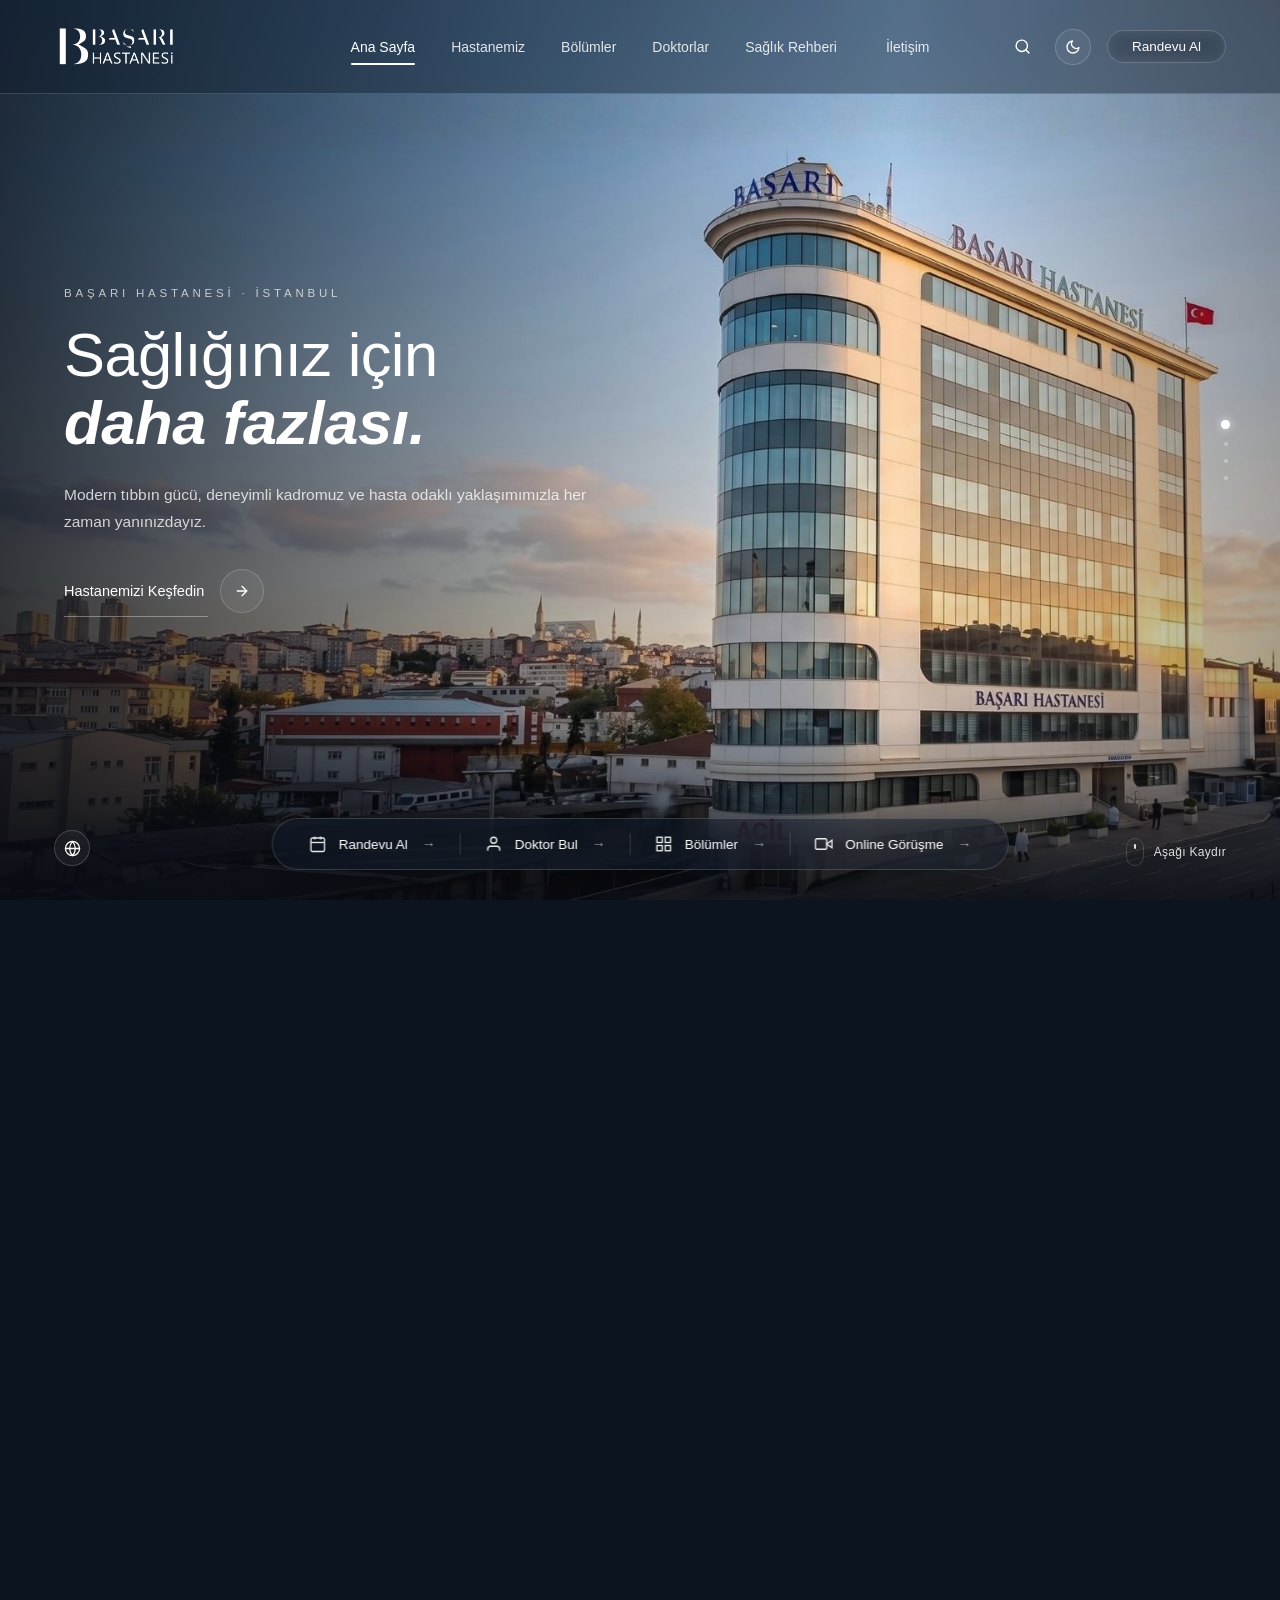
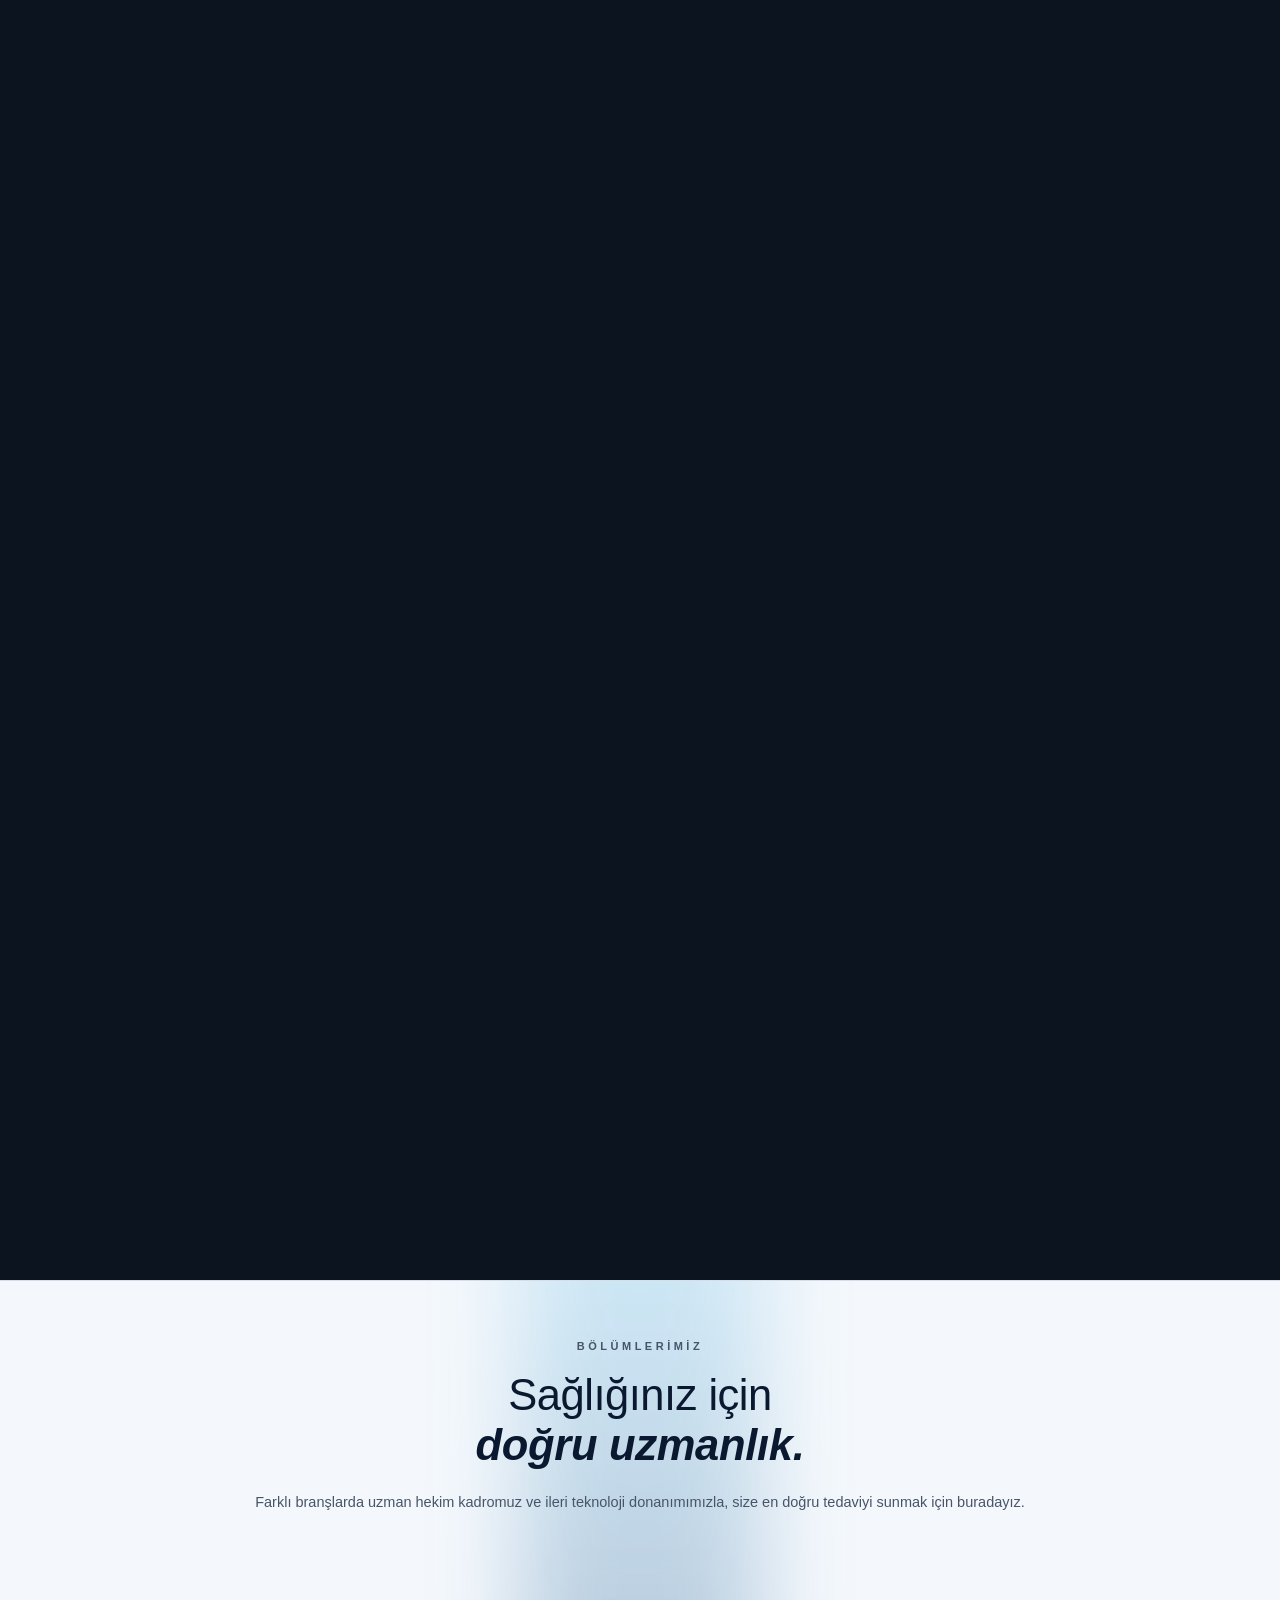
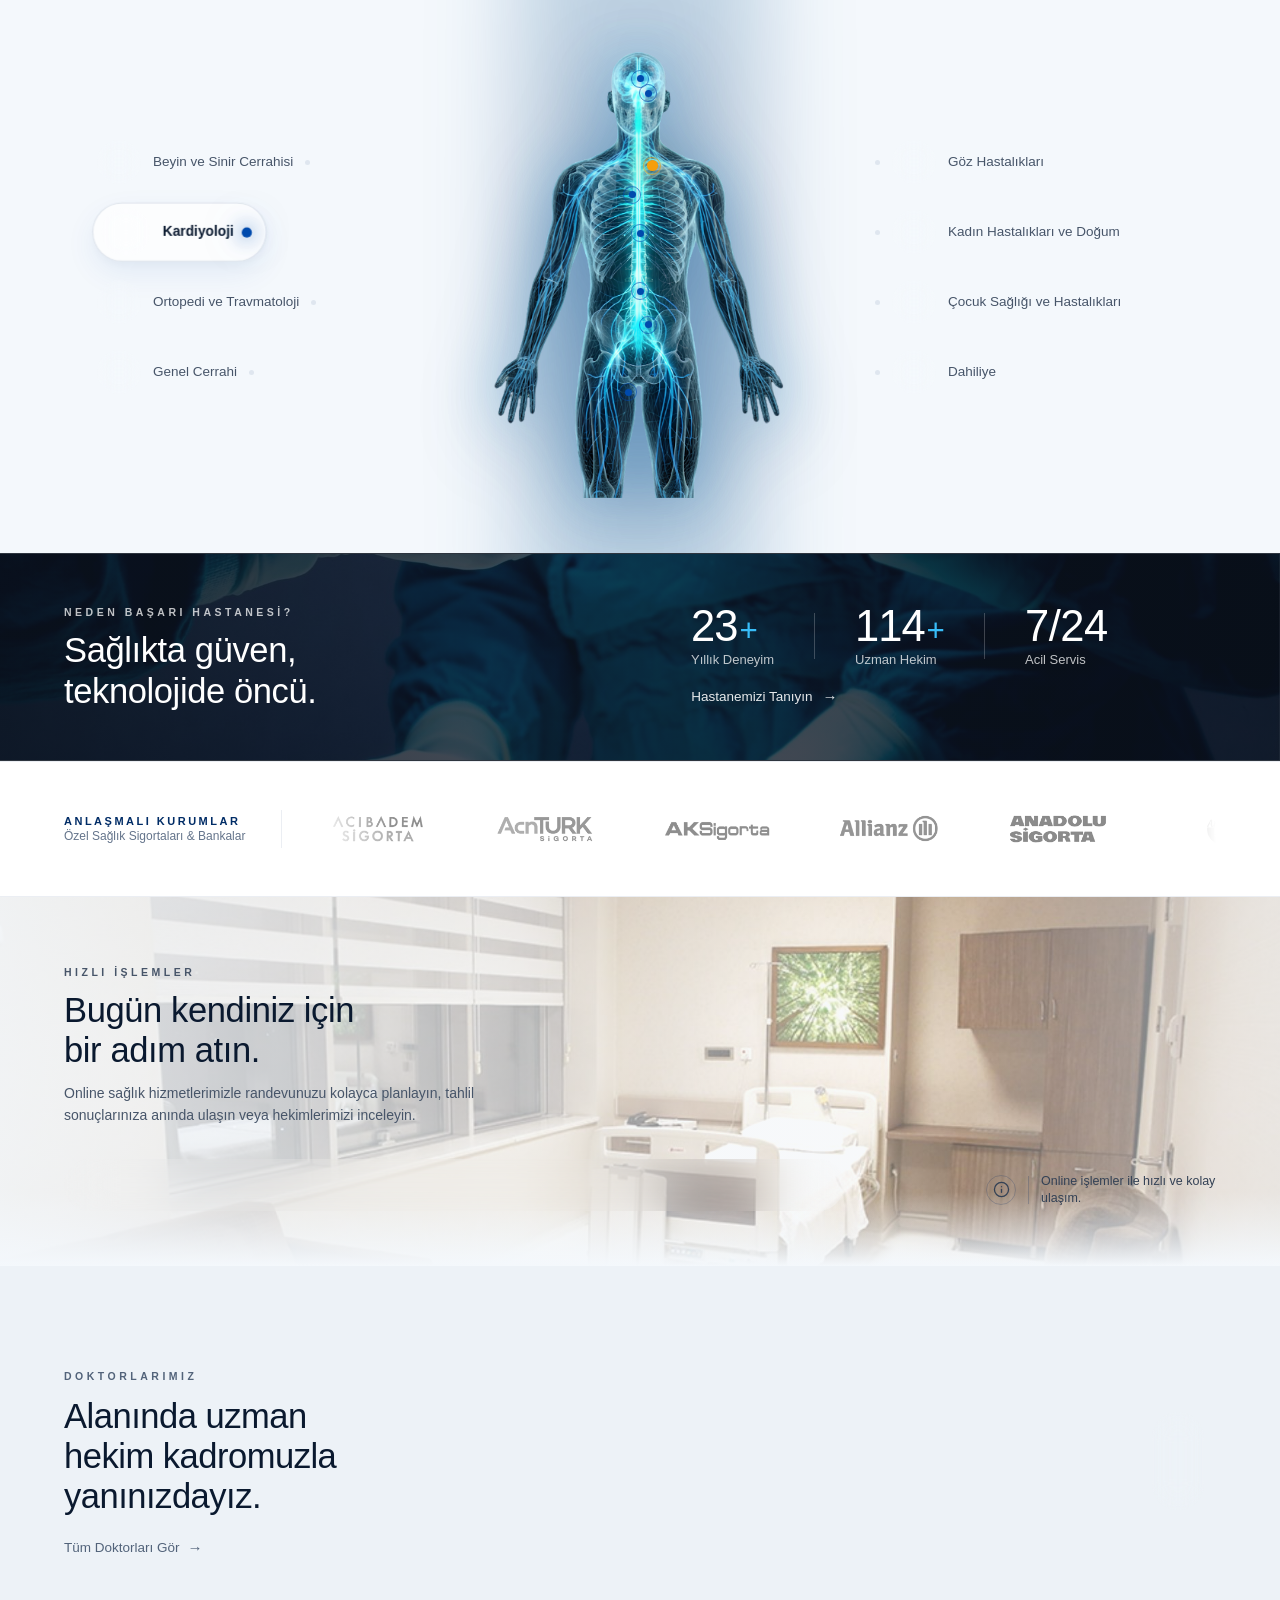
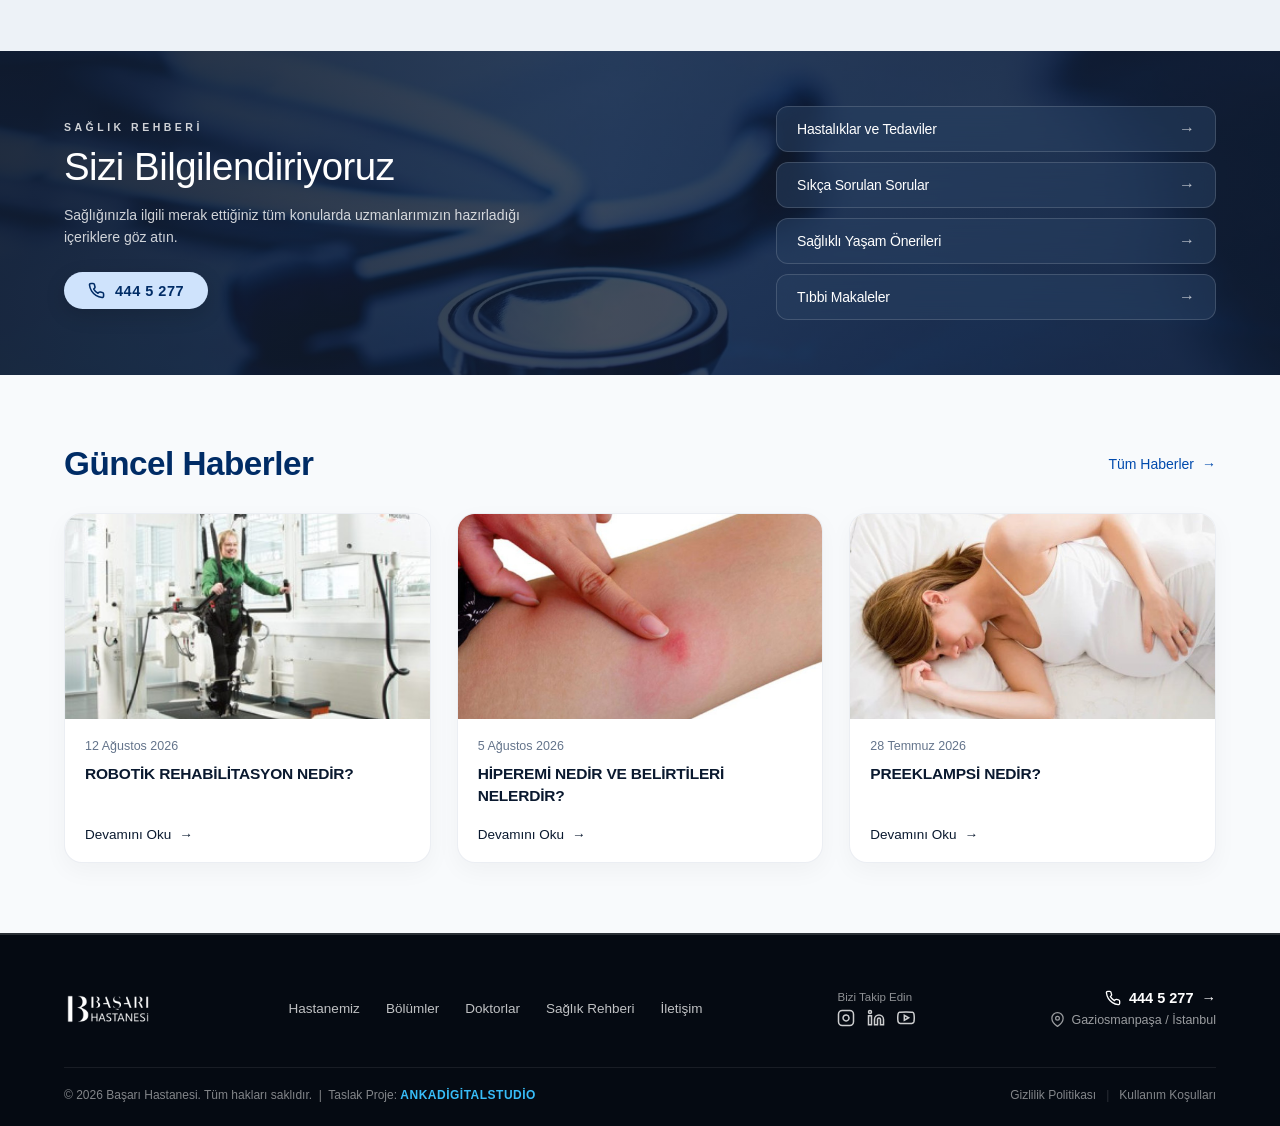
==== commit 89d1218e: "Add files via upload" ====
--- a/index.html
+++ b/index.html
@@ -15,12 +15,12 @@
 </head>
 <body>
 
-  <!-- ==================== BÜYÜK & İNCE GLASSY PRELOADER ==================== -->
+  <!-- preloader -->
   <div class="site-preloader" id="sitePreloader">
     <div class="glass-loader-circle"></div>
   </div>
 
-  <!-- ==================== HEADER ==================== -->
+  <!--HEADER-->
   <header class="header" id="siteHeader">
     <div class="header-container">
       
@@ -30,14 +30,13 @@
         <img src="img/logo.png" alt="Başarı Hastanesi" class="site-logo logo-light-mode">
       </a>
 
-      <!-- Orta: Tam Merkezli Menü Linkleri (Sağlık Rehberi Alt Menü Eklendi) -->
       <nav class="nav-menu" id="mainNav">
         <a href="#hero" class="nav-link active" data-i18n="nav_home">Ana Sayfa</a>
         <a href="hastanemiz.html" class="nav-link" data-i18n="nav_hospital">Hastanemiz</a>
         <a href="#bolumler" class="nav-link" data-i18n="nav_departments">Bölümler</a>
         <a href="doktorlar.html" class="nav-link" data-i18n="nav_doctors">Doktorlar</a>
         
-        <!-- Sağlık Rehberi Dropdown (Alt Menü) -->
+       
         <div class="nav-item-dropdown">
           <a href="#rehber" class="nav-link" data-i18n="nav_guide">Sağlık Rehberi</a>
           <ul class="nav-dropdown-menu">
@@ -49,9 +48,8 @@
         <a href="iletisim.html" class="nav-link" data-i18n="nav_contact">İletişim</a>
       </nav>
 
-      <!-- Sağ Aksiyonlar -->
+      
       <div class="header-actions">
-        <!-- Arama İkonu -->
         <button class="icon-btn search-btn" id="searchBtn" aria-label="Arama">
           <svg width="17" height="17" viewBox="0 0 24 24" fill="none" stroke="currentColor" stroke-width="2" stroke-linecap="round" stroke-linejoin="round">
             <circle cx="11" cy="11" r="8"></circle>
@@ -59,7 +57,6 @@
           </svg>
         </button>
 
-        <!-- Tek Yuvarlak Animasyonlu Tema Butonu -->
         <button class="theme-circle-btn" id="themeToggle" aria-label="Tema Değiştir" title="Gece / Gündüz Modu">
           <div class="theme-icon-container">
             <svg class="mode-icon moon-icon" width="16" height="16" viewBox="0 0 24 24" fill="none" stroke="currentColor" stroke-width="2" stroke-linecap="round" stroke-linejoin="round">
@@ -79,8 +76,8 @@
           </div>
         </button>
 
-        <!-- Randevu Al Butonu -->
-        <a href="#appointment" class="btn-appointment" data-i18n="btn_appointment">Randevu Al</a>
+       
+        <a href="randevu.html" class="btn-appointment" data-i18n="btn_appointment">Randevu Al</a>
 
         <button class="mobile-toggle" id="mobileToggle" aria-label="Menü">
           <span></span><span></span><span></span>
@@ -90,35 +87,35 @@
     </div>
   </header>
 
-  <!-- ==================== PINNED HERO WRAPPER ==================== -->
+  <!-- HERO -->
   <div class="hero-wrapper" id="heroWrapper">
     <div class="hero-sticky-stage" id="hero">
       
-      <!-- 4 Arka Plan Slaytı -->
+     
       <div class="hero-bg-container">
-        <!-- Slide 1 (Açık modda hero-bg.jpg, Koyu modda hero-dark-bg.jpg) -->
+      
         <div class="hero-slide-bg active" data-index="0">
           <div class="bg-layer bg-theme-aware"></div>
           <div class="hero-overlay"></div>
         </div>
-        <!-- Slide 2 -->
+       
         <div class="hero-slide-bg" data-index="1">
           <div class="bg-layer" style="background-image: url('img/hero-bg-2.jpg');"></div>
           <div class="hero-overlay"></div>
         </div>
-        <!-- Slide 3 -->
+     
         <div class="hero-slide-bg" data-index="2">
           <div class="bg-layer" style="background-image: url('img/hero-bg-3.jpg');"></div>
           <div class="hero-overlay"></div>
         </div>
-        <!-- Slide 4 -->
+       
         <div class="hero-slide-bg" data-index="3">
           <div class="bg-layer" style="background-image: url('img/hero-bg-4.png');"></div>
           <div class="hero-overlay"></div>
         </div>
       </div>
 
-      <!-- Hero Metinleri Sahnesi -->
+     
       <div class="hero-content-container">
         
         <div class="text-slide active" data-index="0">
@@ -131,7 +128,7 @@
             Modern tıbbın gücü, deneyimli kadromuz ve hasta odaklı yaklaşımımızla her zaman yanınızdayız.
           </p>
           <div class="hero-cta-wrap">
-            <a href="#hastanemiz" class="btn-explore">
+            <a href="hastanemiz.html" class="btn-explore">
               <span data-i18n="btn_discover">Hastanemizi Keşfedin</span>
               <span class="circle-arrow">
                 <svg class="flip-rtl" width="16" height="16" viewBox="0 0 24 24" fill="none" stroke="currentColor" stroke-width="2" stroke-linecap="round" stroke-linejoin="round">
@@ -211,7 +208,7 @@
 
       </div>
 
-      <!-- SAĞDAKİ DİKEY MİNİCİK DOTS -->
+      <!-- NOKTALAR -->
       <div class="hero-dots-nav" id="glowDotsTracker">
         <button class="micro-dot active" data-slide="0" aria-label="Slayt 1"></button>
         <button class="micro-dot" data-slide="1" aria-label="Slayt 2"></button>
@@ -219,9 +216,9 @@
         <button class="micro-dot" data-slide="3" aria-label="Slayt 4"></button>
       </div>
 
-      <!-- ALT ORTA SAYDAM FLOATING DOCK -->
+      
       <div class="quick-access-dock" id="hizli-menu">
-        <a href="#appointment" class="dock-item">
+        <a href="randevu.html" class="dock-item">
           <div class="dock-icon">
             <svg width="18" height="18" viewBox="0 0 24 24" fill="none" stroke="currentColor" stroke-width="1.8">
               <rect x="3" y="4" width="18" height="18" rx="2" ry="2"></rect>
@@ -276,7 +273,7 @@
         </a>
       </div>
 
-      <!-- SOL ALT: SADECE LOGO DİL BUTONU -->
+      <!-- TRANSLATE -->
       <div class="hero-bottom-left-lang">
         <div class="corner-lang-dropdown">
           <button class="corner-lang-btn" id="cornerLangBtn" aria-label="Language / Dil Seçimi">
@@ -296,7 +293,7 @@
         </div>
       </div>
 
-      <!-- SAĞ ALT: MOUSE "AŞAĞI KAYDIR" -->
+      
       <div class="hero-bottom-right-scroll" id="scrollDownBtn">
         <div class="mouse-icon">
           <span class="wheel"></span>
@@ -307,7 +304,7 @@
     </div>
   </div>
 
-  <!-- Arama Modalı -->
+  
   <div class="search-modal" id="searchModal">
     <div class="search-backdrop" id="modalCloseBackdrop"></div>
     <div class="search-box">
@@ -319,7 +316,7 @@
     </div>
   </div>
 
-  <!-- ==================== BÖLÜMLERİMİZ (INTERACTIVE HUMAN BODY SECTION) ==================== -->
+  <!-- HUMAN BODY -->
   <section class="departments-section" id="bolumler">
     <div class="dept-container">
       
@@ -341,10 +338,10 @@
         </div>
       </div>
 
-      <!-- Sağ Alan: İnteraktif İnsan Vücudu & Bölüm Listesi -->
+      
       <div class="dept-interactive-stage">
         
-        <!-- Sol Bölüm Grubu (4 Adet) -->
+        
         <div class="dept-list-col dept-col-left">
           
           <!-- 1. Beyin ve Sinir Cerrahisi -->
@@ -446,11 +443,11 @@
             <span class="hotspot-pulse"></span>
           </div>
 
-          <!-- Arka Plan Enerji Parıltısı -->
+          
           <div class="body-glow-backdrop"></div>
         </div>
 
-        <!-- Sağ Bölüm Grubu (4 Adet) -->
+       
         <div class="dept-list-col dept-col-right">
           
           <!-- 5. Göz Hastalıkları -->
@@ -512,7 +509,7 @@
     </div>
   </section>
 
-  <!-- ==================== NEDEN BAŞARI HASTANESİ? (DEĞERLER ŞERİDİ) ==================== -->
+  <!-- NEDEN BAŞARI -->
   <section class="values-section" id="hastanemiz">
     
     <!-- Arka Plan Görsel Katmanı & Sinematik Gradyan -->
@@ -579,7 +576,7 @@
     </div>
   </section>
 
-  <!-- ==================== ANLAŞMALI KURUMLAR (KOMPAKT MARQUEE) ==================== -->
+  <!-- ANLAŞMALI KURUML -->
   <section class="partners-section" id="anlasmali-kurumlar">
     <div class="partners-container">
       
@@ -635,7 +632,7 @@
     </div>
   </section>
 
-  <!-- ==================== HIZLI HİZMETLER BÖLÜMÜ (E-SERVICES SECTION) ==================== -->
+  <!-- HIZLI HİZMET -->
   <section class="appointment-section" id="appointment">
     
     <!-- Arka Plan Görsel Katmanı & Sinematik Karartma -->
@@ -658,14 +655,13 @@
         </p>
       </div>
 
-      <!-- Alt Alan: İnteraktif Cam Hızlı Hizmet Barı & Sağ Bilgi Rozeti -->
       <div class="appt-bottom-row">
         
         <!-- Yarı Saydam Lüks E-Hizmet Barı -->
         <div class="appt-glass-bar">
           
           <!-- 1. Buton: Online Randevu -->
-          <a href="#online-randevu" class="appt-service-btn">
+          <a href="randevu.html" class="appt-service-btn">
             <div class="appt-service-icon">
               <svg width="18" height="18" viewBox="0 0 24 24" fill="none" stroke="currentColor" stroke-width="1.8" stroke-linecap="round" stroke-linejoin="round">
                 <rect x="3" y="4" width="18" height="18" rx="2" ry="2"></rect>
@@ -731,7 +727,7 @@
     </div>
   </section>
 
-<!-- ==================== DOKTORLARIMIZ SECTION ==================== -->
+<!-- DOKTORLAR -->
 <section class="doctors-section" id="doktorlar">
   <div class="doctors-container">
     
@@ -777,7 +773,7 @@
   </div>
 </section>
 
-  <!-- ==================== SAĞLIK REHBERİ SECTION ==================== -->
+  <!-- CTA -->
   <section class="guide-section" id="rehber">
     
     <!-- Arka Plan Görseli & Gradyan -->
@@ -837,7 +833,7 @@
     </div>
   </section>
 
-  <!-- ==================== GÜNCEL HABERLER SECTION ==================== -->
+  <!-- BLOG -->
   <section class="news-section" id="haberler">
     <div class="news-container">
       
@@ -903,7 +899,7 @@
     </div>
   </section>
 
-  <!-- ==================== FOOTER ==================== -->
+  <!-- FOOTER -->
   <footer class="site-footer" id="iletisim">
     <div class="footer-container">
       
@@ -954,7 +950,7 @@
         </div>
 
       </div>
-<!-- Alt Telif, Ajans İmzası & Yasal Linkler -->
+
       <div class="footer-bottom-row">
         <p class="copyright-text">
           © 2026 Başarı Hastanesi. Tüm hakları saklıdır. &nbsp;|&nbsp; Taslak Proje: <strong style="color: #38bdf8; letter-spacing: 0.5px;">ANKADİGİTALSTUDİO</strong>
@@ -968,7 +964,6 @@
 
     </div>
 
-    <!-- Başa Dön Butonu (Footer içinde konumlandırıldı) -->
     <button class="back-to-top-btn" id="backToTopBtn" aria-label="Başa Dön" title="Yukarı Çık">
       <svg width="18" height="18" viewBox="0 0 24 24" fill="none" stroke="currentColor" stroke-width="2.5" stroke-linecap="round" stroke-linejoin="round">
         <polyline points="18 15 12 9 6 15"></polyline>
--- a/css/style.css
+++ b/css/style.css
@@ -0,0 +1,3053 @@
+
+:root {
+  --primary-navy: #002c66;
+  --accent-blue: #004aad;
+  --accent-cyan: #38bdf8;
+  --white: #ffffff;
+  
+  /* AÇIK TEMA (VARSAYILAN: GÜNDÜZ) */
+  --bg-color: #0c1420;
+  --text-main: #ffffff;
+  --text-muted: rgba(255, 255, 255, 0.78);
+  --header-bg: rgba(16, 27, 44, 0.42);
+  --header-scrolled-bg: rgba(12, 22, 36, 0.82);
+  --header-border: rgba(255, 255, 255, 0.16);
+  --border-glass: rgba(255, 255, 255, 0.18);
+  --dock-bg: rgba(16, 27, 44, 0.45);
+  --dock-border: rgba(255, 255, 255, 0.16);
+  --dock-separator: rgba(255, 255, 255, 0.14);
+  --glass-hover: rgba(255, 255, 255, 0.1);
+  --dot-color: rgba(255, 255, 255, 0.32);
+  --dot-active-bg: #ffffff;
+  --font-family: 'Poppins', -apple-system, BlinkMacSystemFont, sans-serif;
+}
+
+/* KOYU TEMA (GECE) */
+[data-theme="dark"] {
+  --bg-color: #05080e;
+  --text-main: #ffffff;
+  --text-muted: rgba(255, 255, 255, 0.72);
+  --header-bg: rgba(6, 10, 18, 0.6);
+  --header-scrolled-bg: rgba(6, 10, 18, 0.94);
+  --header-border: rgba(255, 255, 255, 0.12);
+  --border-glass: rgba(255, 255, 255, 0.14);
+  --dock-bg: rgba(8, 14, 24, 0.65);
+  --dock-border: rgba(255, 255, 255, 0.12);
+  --dock-separator: rgba(255, 255, 255, 0.08);
+  --glass-hover: rgba(255, 255, 255, 0.08);
+  --dot-color: rgba(255, 255, 255, 0.28);
+  --dot-active-bg: #ffffff;
+
+  --dept-bg: #05080e;
+  --dept-text-title: #ffffff;
+  --dept-text-body: rgba(255, 255, 255, 0.72);
+  --dept-card-bg: rgba(255, 255, 255, 0.04);
+  --dept-card-hover: rgba(255, 255, 255, 0.09);
+  --dept-border: rgba(255, 255, 255, 0.12);
+  --dept-icon-bg: rgba(255, 255, 255, 0.06);
+  --dept-icon-color: #ffffff;
+  --dept-accent: #38bdf8;
+  --dept-body-filter: drop-shadow(0 0 35px rgba(56, 189, 248, 0.28));
+  --dept-glow-radial: radial-gradient(circle, rgba(0, 74, 173, 0.35) 0%, rgba(56, 189, 248, 0.12) 50%, transparent 70%);
+}
+
+/* AÇIK TEMA (GÜNDÜZ) */
+[data-theme="light"] {
+  --bg-color: #0c1420;
+  --text-main: #ffffff;
+  --text-muted: rgba(255, 255, 255, 0.78);
+  --header-bg: rgba(16, 27, 44, 0.42);
+  --header-scrolled-bg: rgba(12, 22, 36, 0.82);
+  --header-border: rgba(255, 255, 255, 0.16);
+  --border-glass: rgba(255, 255, 255, 0.18);
+  --dock-bg: rgba(16, 27, 44, 0.45);
+  --dock-border: rgba(255, 255, 255, 0.16);
+  --dock-separator: rgba(255, 255, 255, 0.14);
+  --glass-hover: rgba(255, 255, 255, 0.1);
+  --dot-color: rgba(255, 255, 255, 0.32);
+  --dot-active-bg: #ffffff;
+
+  --dept-bg: #f4f8fc;
+  --dept-text-title: #0a192f;
+  --dept-text-body: #475569;
+  --dept-card-bg: rgba(255, 255, 255, 0.75);
+  --dept-card-hover: #ffffff;
+  --dept-border: rgba(0, 44, 102, 0.12);
+  --dept-icon-bg: #ffffff;
+  --dept-icon-color: #004aad;
+  --dept-accent: #004aad;
+  --dept-body-filter: drop-shadow(0 20px 40px rgba(0, 44, 102, 0.35)) drop-shadow(0 0 25px rgba(56, 189, 248, 0.25));
+  --dept-glow-radial: radial-gradient(circle, rgba(0, 44, 102, 0.28) 0%, rgba(56, 189, 248, 0.18) 45%, transparent 72%);
+}
+
+[dir="rtl"] {
+  --font-family: 'Cairo', 'Poppins', -apple-system, sans-serif;
+}
+
+*, *::before, *::after {
+  margin: 0;
+  padding: 0;
+  box-sizing: border-box;
+}
+
+html {
+  scroll-behavior: smooth;
+  font-size: 15px;
+}
+
+body {
+  width: 100%;
+  font-family: var(--font-family);
+  background-color: var(--bg-color);
+  color: var(--text-main);
+  transition: background-color 0.4s ease, color 0.4s ease;
+  overflow-x: hidden;
+  -webkit-font-smoothing: antialiased;
+}
+
+a {
+  text-decoration: none;
+  color: inherit;
+}
+
+/* ==================== HEADER ==================== */
+.header {
+  position: fixed;
+  top: 0;
+  left: 0;
+  width: 100%;
+  height: 94px;
+  z-index: 100;
+  background: var(--header-bg);
+  backdrop-filter: blur(18px);
+  -webkit-backdrop-filter: blur(18px);
+  border-bottom: 1px solid var(--header-border);
+  transition: all 0.35s ease;
+}
+
+.header.scrolled {
+  height: 80px;
+  background: var(--header-scrolled-bg);
+  box-shadow: 0 10px 30px rgba(0, 0, 0, 0.2);
+}
+
+.header-container {
+  max-width: 1720px;
+  height: 100%;
+  margin: 0 auto;
+  padding: 0 54px;
+  display: grid;
+  grid-template-columns: 1fr auto 1fr;
+  align-items: center;
+}
+
+.logo-wrap {
+  display: flex;
+  align-items: center;
+  justify-self: start;
+}
+
+.site-logo {
+  height: 68px;
+  max-height: 74px;
+  width: auto;
+  object-fit: contain;
+  transition: transform 0.25s ease;
+}
+
+.site-logo:hover {
+  transform: scale(1.02);
+}
+
+[data-theme="light"] .logo-light-mode { display: block; }
+[data-theme="light"] .logo-dark-mode { display: none; }
+[data-theme="dark"] .logo-light-mode { display: none; }
+[data-theme="dark"] .logo-dark-mode { display: block; }
+
+.nav-menu {
+  display: flex;
+  align-items: center;
+  justify-content: center;
+  gap: 36px;
+  justify-self: center;
+}
+
+.nav-link {
+  font-size: 14px;
+  font-weight: 400;
+  color: var(--text-main);
+  opacity: 0.85;
+  position: relative;
+  padding: 6px 0;
+  transition: opacity 0.25s ease, color 0.25s ease;
+  white-space: nowrap;
+}
+
+.nav-link:hover, 
+.nav-link.active {
+  opacity: 1;
+}
+
+.nav-link::after {
+  content: '';
+  position: absolute;
+  bottom: -4px;
+  left: 0;
+  width: 100%;
+  height: 2px;
+  background: #ffffff;
+  border-radius: 1px;
+  transform: scaleX(0);
+  transform-origin: left;
+  transition: transform 0.3s cubic-bezier(0.16, 1, 0.3, 1);
+  pointer-events: none;
+}
+
+.nav-link:hover::after,
+.nav-link.active::after {
+  transform: scaleX(1);
+}
+
+.header-actions {
+  display: flex;
+  align-items: center;
+  gap: 16px;
+  justify-self: end;
+}
+
+.icon-btn {
+  background: transparent;
+  border: none;
+  cursor: pointer;
+  color: var(--text-main);
+  display: flex;
+  align-items: center;
+  justify-content: center;
+  padding: 8px;
+  border-radius: 50%;
+  transition: background-color 0.2s;
+}
+
+.icon-btn:hover {
+  background: var(--glass-hover);
+}
+
+.theme-circle-btn {
+  width: 36px;
+  height: 36px;
+  border-radius: 50%;
+  background: rgba(255, 255, 255, 0.05);
+  border: 1px solid var(--border-glass);
+  color: var(--text-main);
+  display: flex;
+  align-items: center;
+  justify-content: center;
+  cursor: pointer;
+  overflow: hidden;
+  position: relative;
+  transition: all 0.3s cubic-bezier(0.16, 1, 0.3, 1);
+}
+
+.theme-circle-btn:hover {
+  background: var(--glass-hover);
+  border-color: rgba(255, 255, 255, 0.35);
+  transform: scale(1.08);
+}
+
+.theme-icon-container {
+  width: 100%;
+  height: 100%;
+  display: flex;
+  align-items: center;
+  justify-content: center;
+  position: relative;
+}
+
+.mode-icon {
+  position: absolute;
+  transition: opacity 0.35s ease, transform 0.5s cubic-bezier(0.34, 1.56, 0.64, 1);
+}
+
+[data-theme="light"] .moon-icon {
+  opacity: 1;
+  transform: rotate(0deg) scale(1);
+}
+[data-theme="light"] .sun-icon {
+  opacity: 0;
+  transform: rotate(90deg) scale(0.3);
+}
+
+[data-theme="dark"] .moon-icon {
+  opacity: 0;
+  transform: rotate(-90deg) scale(0.3);
+}
+[data-theme="dark"] .sun-icon {
+  opacity: 1;
+  transform: rotate(0deg) scale(1);
+  color: #fbbf24;
+}
+
+.btn-appointment {
+  padding: 8px 24px;
+  font-size: 13.5px;
+  font-weight: 500;
+  border-radius: 30px;
+  border: 1px solid var(--border-glass);
+  background: rgba(255, 255, 255, 0.05);
+  color: var(--white);
+  backdrop-filter: blur(8px);
+  transition: all 0.25s ease;
+  white-space: nowrap;
+}
+
+.btn-appointment:hover {
+  background: rgba(255, 255, 255, 0.15);
+  border-color: rgba(255, 255, 255, 0.5);
+  transform: translateY(-1px);
+}
+
+.mobile-toggle {
+  display: none;
+  background: none;
+  border: none;
+  cursor: pointer;
+  flex-direction: column;
+  gap: 5px;
+}
+.mobile-toggle span {
+  width: 22px;
+  height: 2px;
+  background: var(--text-main);
+}
+
+/* ==================== PINNED HERO MİMARİSİ ==================== */
+.hero-wrapper {
+  position: relative;
+  width: 100%;
+  height: 320vh;
+}
+
+.hero-sticky-stage {
+  position: sticky;
+  top: 0;
+  left: 0;
+  width: 100vw;
+  height: 100vh;
+  overflow: hidden;
+  z-index: 5;
+}
+
+.hero-bg-container {
+  position: absolute;
+  inset: 0;
+  z-index: 1;
+}
+
+.hero-slide-bg {
+  position: absolute;
+  inset: 0;
+  opacity: 0;
+  transform: scale(1.05);
+  transition: opacity 1.1s cubic-bezier(0.16, 1, 0.3, 1), transform 1.4s cubic-bezier(0.16, 1, 0.3, 1);
+  pointer-events: none;
+}
+
+.hero-slide-bg.active {
+  opacity: 1;
+  transform: scale(1);
+  pointer-events: auto;
+}
+
+.bg-layer {
+  position: absolute;
+  inset: 0;
+  background-size: cover;
+  background-position: center center;
+}
+
+.bg-theme-aware {
+  background-image: url('../img/hero-light-bg.jpg');
+}
+
+[data-theme="dark"] .bg-theme-aware {
+  background-image: url('../img/hero-dark-bg.jpg');
+}
+
+.hero-overlay {
+  position: absolute;
+  inset: 0;
+  background: 
+    linear-gradient(90deg, rgba(5, 8, 14, 0.82) 0%, rgba(5, 8, 14, 0.32) 42%, transparent 70%, rgba(5, 8, 14, 0.4) 100%),
+    linear-gradient(0deg, rgba(5, 8, 14, 0.85) 0%, transparent 20%);
+  pointer-events: none;
+}
+
+[data-theme="light"] .hero-overlay {
+  background: 
+    linear-gradient(90deg, rgba(8, 12, 20, 0.8) 0%, rgba(8, 12, 20, 0.3) 42%, transparent 70%, rgba(8, 12, 20, 0.35) 100%),
+    linear-gradient(0deg, rgba(8, 12, 20, 0.82) 0%, transparent 20%);
+}
+
+.hero-content-container {
+  position: relative;
+  z-index: 10;
+  max-width: 1720px;
+  height: 100%;
+  margin: 0 auto;
+  padding: 0 64px;
+  display: flex;
+  align-items: center;
+}
+
+.text-slide {
+  position: absolute;
+  left: 64px;
+  max-width: 660px;
+  opacity: 0;
+  visibility: hidden;
+  transform: translateY(26px);
+  pointer-events: none;
+  transition: opacity 0.75s cubic-bezier(0.16, 1, 0.3, 1), 
+              transform 0.75s cubic-bezier(0.16, 1, 0.3, 1),
+              visibility 0.75s;
+}
+
+.text-slide.active {
+  opacity: 1;
+  visibility: visible;
+  transform: translateY(0);
+  pointer-events: auto;
+}
+
+.sub-badge {
+  display: inline-block;
+  font-size: 11.5px;
+  font-weight: 500;
+  letter-spacing: 3.8px;
+  text-transform: uppercase;
+  color: var(--text-muted);
+  margin-bottom: 22px;
+  opacity: 0.9;
+}
+
+.hero-title {
+  font-size: clamp(40px, 4.8vw, 68px);
+  line-height: 1.12;
+  letter-spacing: -0.6px;
+  margin-bottom: 24px;
+}
+
+.hero-title .title-regular {
+  display: block;
+  font-weight: 300;
+}
+
+.hero-title .title-italic {
+  display: block;
+  font-weight: 700;
+  font-style: italic;
+  letter-spacing: -0.3px;
+}
+
+.hero-description {
+  font-size: 15.5px;
+  font-weight: 300;
+  line-height: 1.72;
+  color: var(--text-muted);
+  margin-bottom: 34px;
+  max-width: 540px;
+}
+
+.hero-cta-wrap {
+  display: flex;
+  align-items: center;
+}
+
+.btn-explore {
+  display: inline-flex;
+  align-items: center;
+  gap: 16px;
+  font-size: 14.5px;
+  position: relative;
+  padding-bottom: 4px;
+  color: var(--text-main);
+}
+
+.btn-explore::after {
+  content: '';
+  position: absolute;
+  bottom: 0;
+  left: 0;
+  width: 72%;
+  height: 1px;
+  background: rgba(255, 255, 255, 0.35);
+  transition: width 0.3s ease;
+}
+.btn-explore:hover::after { width: 100%; }
+
+.circle-arrow {
+  width: 44px;
+  height: 44px;
+  border-radius: 50%;
+  border: 1px solid var(--border-glass);
+  background: rgba(255, 255, 255, 0.05);
+  backdrop-filter: blur(8px);
+  display: flex;
+  align-items: center;
+  justify-content: center;
+  transition: transform 0.3s ease, background 0.3s ease;
+}
+
+.btn-explore:hover .circle-arrow {
+  transform: translateX(6px);
+  background: rgba(255, 255, 255, 0.15);
+}
+
+.hero-dots-nav {
+  position: absolute;
+  right: 50px;
+  top: 50%;
+  transform: translateY(-50%);
+  display: flex;
+  flex-direction: column;
+  align-items: center;
+  gap: 13px;
+  z-index: 30;
+}
+
+.micro-dot {
+  width: 4px;
+  height: 4px;
+  border-radius: 50%;
+  background-color: var(--dot-color);
+  border: none;
+  cursor: pointer;
+  padding: 0;
+  transition: all 0.35s cubic-bezier(0.34, 1.56, 0.64, 1);
+}
+
+.micro-dot:hover {
+  background-color: rgba(255, 255, 255, 0.7);
+  transform: scale(1.3);
+}
+
+.micro-dot.active {
+  width: 9px;
+  height: 9px;
+  background-color: var(--dot-active-bg);
+  box-shadow: 0 0 8px rgba(255, 255, 255, 0.8);
+}
+
+.quick-access-dock {
+  position: absolute;
+  bottom: 30px;
+  left: 50%;
+  transform: translateX(-50%);
+  display: flex;
+  align-items: center;
+  background: var(--dock-bg);
+  border: 1px solid var(--dock-border);
+  backdrop-filter: blur(20px);
+  -webkit-backdrop-filter: blur(20px);
+  border-radius: 50px;
+  padding: 6px 14px;
+  box-shadow: 0 16px 45px rgba(0, 0, 0, 0.35);
+  z-index: 25;
+  white-space: nowrap;
+  transition: background 0.35s ease, border-color 0.35s ease;
+}
+
+.dock-item {
+  display: flex;
+  align-items: center;
+  gap: 12px;
+  padding: 10px 22px;
+  border-radius: 35px;
+  transition: background 0.25s ease;
+}
+
+.dock-item:hover {
+  background: var(--glass-hover);
+}
+
+.dock-icon {
+  display: flex;
+  align-items: center;
+  opacity: 0.9;
+}
+
+.dock-text {
+  font-size: 13.5px;
+  white-space: nowrap;
+  font-weight: 400;
+}
+
+.dock-arrow {
+  margin-left: 2px;
+  opacity: 0.6;
+  font-size: 14px;
+  transition: transform 0.2s ease, opacity 0.2s ease;
+}
+
+.dock-item:hover .dock-arrow {
+  transform: translateX(4px);
+  opacity: 1;
+}
+
+.dock-separator {
+  width: 1px;
+  height: 22px;
+  background: var(--dock-separator);
+  margin: 0 2px;
+  transition: background 0.35s ease;
+}
+
+.hero-bottom-left-lang {
+  position: absolute;
+  bottom: 34px;
+  left: 54px;
+  z-index: 25;
+}
+
+.corner-lang-dropdown {
+  position: relative;
+}
+
+.corner-lang-btn {
+  width: 36px;
+  height: 36px;
+  border-radius: 50%;
+  border: 1px solid var(--border-glass);
+  background: rgba(255, 255, 255, 0.05);
+  color: var(--text-main);
+  display: flex;
+  align-items: center;
+  justify-content: center;
+  cursor: pointer;
+  backdrop-filter: blur(8px);
+  transition: all 0.25s ease;
+}
+
+.corner-lang-btn:hover {
+  background: var(--glass-hover);
+  border-color: rgba(255, 255, 255, 0.4);
+}
+
+.corner-lang-menu {
+  position: absolute;
+  bottom: calc(100% + 10px);
+  left: 0;
+  background: var(--dock-bg);
+  border: 1px solid var(--border-glass);
+  backdrop-filter: blur(20px);
+  border-radius: 12px;
+  padding: 6px;
+  min-width: 140px;
+  list-style: none;
+  display: none;
+  flex-direction: column;
+  gap: 4px;
+  box-shadow: 0 10px 30px rgba(0, 0, 0, 0.45);
+  z-index: 200;
+}
+
+.corner-lang-menu.show {
+  display: flex;
+}
+
+.corner-lang-menu li {
+  padding: 8px 14px;
+  color: var(--text-main);
+  font-size: 12.5px;
+  cursor: pointer;
+  border-radius: 6px;
+  transition: background 0.2s;
+}
+
+.corner-lang-menu li:hover, .corner-lang-menu li.active {
+  background: var(--glass-hover);
+  color: var(--accent-cyan);
+}
+
+.hero-bottom-right-scroll {
+  position: absolute;
+  bottom: 34px;
+  right: 54px;
+  display: flex;
+  align-items: center;
+  gap: 10px;
+  cursor: pointer;
+  opacity: 0.85;
+  transition: opacity 0.2s;
+  z-index: 25;
+}
+
+.hero-bottom-right-scroll:hover { opacity: 1; }
+
+.mouse-icon {
+  width: 18px;
+  height: 28px;
+  border-radius: 10px;
+  border: 1.6px solid var(--border-glass);
+  position: relative;
+  display: flex;
+  justify-content: center;
+}
+
+.mouse-icon .wheel {
+  width: 2px;
+  height: 5px;
+  background: var(--text-main);
+  border-radius: 2px;
+  position: absolute;
+  top: 5px;
+  animation: mouseScroll 1.6s infinite ease-in-out;
+}
+
+.scroll-text {
+  font-size: 12px;
+  letter-spacing: 0.3px;
+  white-space: nowrap;
+}
+
+/* Arama Modalı */
+.search-modal {
+  position: fixed;
+  inset: 0;
+  z-index: 500;
+  display: flex;
+  align-items: center;
+  justify-content: center;
+  visibility: hidden;
+  opacity: 0;
+  transition: all 0.25s ease;
+}
+
+.search-modal.active {
+  visibility: visible;
+  opacity: 1;
+}
+
+.search-backdrop {
+  position: absolute;
+  inset: 0;
+  background: rgba(0, 0, 0, 0.7);
+  backdrop-filter: blur(12px);
+}
+
+.search-box {
+  position: relative;
+  z-index: 2;
+  width: 90%;
+  max-width: 620px;
+}
+
+.search-input-wrap {
+  display: flex;
+  align-items: center;
+  background: var(--dock-bg);
+  border: 1px solid var(--border-glass);
+  border-radius: 16px;
+  padding: 16px 22px;
+  gap: 14px;
+}
+
+.search-input-wrap input {
+  flex: 1;
+  background: transparent;
+  border: none;
+  outline: none;
+  font-size: 16px;
+  color: var(--text-main);
+  font-family: inherit;
+}
+
+.modal-close {
+  background: none;
+  border: none;
+  color: var(--text-main);
+  font-size: 18px;
+  cursor: pointer;
+  opacity: 0.7;
+}
+
+@keyframes mouseScroll {
+  0% { transform: translateY(0); opacity: 1; }
+  50% { transform: translateY(8px); opacity: 0.2; }
+  100% { transform: translateY(0); opacity: 1; }
+}
+
+@media (max-width: 1200px) {
+  .header-container { 
+    display: flex;
+    justify-content: space-between;
+    padding: 0 24px; 
+  }
+  .nav-menu { display: none; }
+  .mobile-toggle { display: flex; }
+  .quick-access-dock { width: 92%; justify-content: center; bottom: 16px; }
+  .hero-bottom-left-lang, .hero-bottom-right-scroll { display: none; }
+}
+
+/* ==========================================================================
+   BÖLÜMLERİMİZ - İNTERAKTİF İNSAN ANATOMİSİ BÖLÜMÜ
+   ========================================================================== */
+.departments-section {
+  position: relative;
+  width: 100%;
+  min-height: auto;
+  padding: 55px 64px 45px;
+  background-color: var(--dept-bg);
+  display: flex;
+  align-items: center;
+  justify-content: center;
+  z-index: 20;
+  border-top: 1px solid var(--dept-border);
+  overflow: hidden;
+  transition: background-color 0.4s ease, border-color 0.4s ease;
+}
+
+.dept-container {
+  max-width: 1720px;
+  width: 100%;
+  margin: 0 auto;
+  display: grid;
+  grid-template-columns: 380px 1fr;
+  gap: 40px;
+  align-items: center;
+  position: relative;
+  z-index: 2; /* <-- İçeriği üst katmanda tutar */
+}
+
+.dept-intro-col {
+  max-width: 440px;
+}
+
+.dept-badge {
+  display: inline-block;
+  font-size: 11px;
+  font-weight: 600;
+  letter-spacing: 3.5px;
+  text-transform: uppercase;
+  color: var(--dept-text-body);
+  margin-bottom: 18px;
+}
+
+.dept-title {
+  font-size: clamp(34px, 3.4vw, 48px);
+  line-height: 1.15;
+  letter-spacing: -0.5px;
+  margin-bottom: 20px;
+  color: var(--dept-text-title);
+  transition: color 0.4s ease;
+}
+
+.dept-title .title-regular {
+  display: block;
+  font-weight: 300;
+}
+
+.dept-title .title-italic {
+  display: block;
+  font-weight: 700;
+  font-style: italic;
+  letter-spacing: -0.3px;
+}
+
+.dept-desc {
+  font-size: 14.5px;
+  font-weight: 300;
+  line-height: 1.7;
+  color: var(--dept-text-body);
+  margin-bottom: 34px;
+  transition: color 0.4s ease;
+}
+
+.btn-all-depts {
+  display: inline-flex;
+  align-items: center;
+  gap: 14px;
+  padding: 9px 24px;
+  border-radius: 40px;
+  border: 1px solid var(--dept-border);
+  background: var(--dept-card-bg);
+  color: var(--dept-text-title);
+  font-size: 13.5px;
+  font-weight: 500;
+  backdrop-filter: blur(10px);
+  box-shadow: 0 4px 15px rgba(0, 0, 0, 0.03);
+  transition: all 0.3s ease;
+}
+
+.btn-all-depts:hover {
+  background: var(--dept-accent);
+  color: #ffffff;
+  border-color: var(--dept-accent);
+  transform: translateY(-2px);
+  box-shadow: 0 10px 25px rgba(0, 74, 173, 0.25);
+}
+
+.dept-arrow-circle {
+  font-size: 15px;
+  transition: transform 0.25s ease;
+}
+
+.btn-all-depts:hover .dept-arrow-circle {
+  transform: translateX(4px);
+}
+
+.dept-interactive-stage {
+  display: grid;
+  grid-template-columns: minmax(280px, 330px) minmax(280px, 400px) minmax(280px, 330px);
+  align-items: center;
+  justify-content: center;
+  gap: 24px;
+  position: relative;
+}
+
+.dept-list-col {
+  display: flex;
+  flex-direction: column;
+  gap: 12px;
+}
+
+.dept-card {
+  display: flex;
+  align-items: center;
+  gap: 12px;
+  cursor: pointer;
+  padding: 6px 16px 6px 10px;
+  border-radius: 40px;
+  background: transparent;
+  border: 1px solid transparent;
+  width: fit-content;
+  max-width: 100%;
+  position: relative;
+  transition: transform 0.4s cubic-bezier(0.34, 1.56, 0.64, 1),
+              background 0.3s ease,
+              border-color 0.3s ease,
+              box-shadow 0.4s ease;
+  will-change: transform, box-shadow;
+}
+
+.dept-col-left .dept-card:hover,
+.dept-col-left .dept-card.active {
+  background: var(--dept-card-bg);
+  border-color: var(--dept-border);
+  transform: translateX(8px) scale(1.02);
+  box-shadow: 0 12px 30px rgba(0, 74, 173, 0.08), 0 4px 10px rgba(0, 0, 0, 0.03);
+}
+
+.dept-col-right .dept-card:hover,
+.dept-col-right .dept-card.active {
+  background: var(--dept-card-bg);
+  border-color: var(--dept-border);
+  transform: translateX(-8px) scale(1.02);
+  box-shadow: 0 12px 30px rgba(0, 74, 173, 0.08), 0 4px 10px rgba(0, 0, 0, 0.03);
+}
+
+.dept-icon-circle {
+  width: 44px;
+  height: 44px;
+  border-radius: 50%;
+  border: 1px solid var(--dept-border);
+  background: var(--dept-icon-bg);
+  backdrop-filter: blur(12px);
+  -webkit-backdrop-filter: blur(12px);
+  display: flex;
+  align-items: center;
+  justify-content: center;
+  color: var(--dept-icon-color);
+  flex-shrink: 0;
+  box-shadow: 0 4px 12px rgba(0, 0, 0, 0.03);
+  position: relative;
+  transition: transform 0.45s cubic-bezier(0.34, 1.56, 0.64, 1),
+              background 0.35s ease,
+              border-color 0.35s ease,
+              color 0.3s ease,
+              box-shadow 0.45s ease;
+}
+
+.dept-icon-circle svg {
+  transition: transform 0.4s cubic-bezier(0.34, 1.56, 0.64, 1);
+}
+
+.dept-card:hover .dept-icon-circle,
+.dept-card.active .dept-icon-circle {
+  background: var(--dept-accent);
+  border-color: var(--dept-accent);
+  color: #ffffff;
+  transform: scale(1.08);
+  box-shadow: 0 0 20px rgba(0, 74, 173, 0.4);
+}
+
+.dept-card:hover .dept-icon-circle svg,
+.dept-card.active .dept-icon-circle svg {
+  transform: rotate(-6deg) scale(1.06);
+}
+
+.dept-icon-circle::before {
+  content: '';
+  position: absolute;
+  inset: -3px;
+  border-radius: 50%;
+  border: 1.5px solid var(--dept-accent);
+  opacity: 0;
+  transform: scale(0.8);
+  transition: all 0.4s cubic-bezier(0.16, 1, 0.3, 1);
+  pointer-events: none;
+}
+
+.dept-card.active .dept-icon-circle::before {
+  opacity: 0.6;
+  transform: scale(1.2);
+  animation: deptPulse 2s infinite ease-out;
+}
+
+@keyframes deptPulse {
+  0% { transform: scale(1); opacity: 0.7; }
+  100% { transform: scale(1.45); opacity: 0; }
+}
+
+.dept-name {
+  font-size: 13.5px;
+  font-weight: 400;
+  color: var(--dept-text-body);
+  white-space: normal;
+  line-height: 1.35;
+  transition: color 0.3s ease, transform 0.3s ease, font-weight 0.2s;
+}
+
+.dept-card:hover .dept-name,
+.dept-card.active .dept-name {
+  color: var(--dept-text-title);
+  font-weight: 600;
+  transform: translateX(2px);
+}
+
+.dept-connector-dot {
+  width: 5px;
+  height: 5px;
+  border-radius: 50%;
+  background: var(--dept-border);
+  opacity: 0.7;
+  transition: transform 0.4s cubic-bezier(0.34, 1.56, 0.64, 1),
+              background 0.3s ease,
+              box-shadow 0.4s ease,
+              opacity 0.3s;
+}
+
+.dept-card:hover .dept-connector-dot,
+.dept-card.active .dept-connector-dot {
+  background: var(--dept-accent);
+  box-shadow: 0 0 10px var(--dept-accent), 0 0 18px rgba(56, 189, 248, 0.5);
+  transform: scale(2);
+  opacity: 1;
+}
+
+.dept-body-model-wrap {
+  position: relative;
+  width: 100%;
+  display: flex;
+  align-items: center;
+  justify-content: center;
+  padding: 10px 0;
+}
+
+.human-body-img {
+  width: 100%;
+  max-width: 300px;
+  height: auto;
+  object-fit: contain;
+  filter: var(--dept-body-filter);
+  transition: filter 0.4s ease;
+  user-select: none;
+}
+
+.body-glow-backdrop {
+  position: absolute;
+  top: 48%;
+  left: 50%;
+  transform: translate(-50%, -50%);
+  width: 240px;
+  height: 3000px;
+  background: var(--dept-glow-radial);
+  filter: blur(45px);
+  pointer-events: none;
+  z-index: -1;
+  transition: background 0.4s ease;
+}
+
+.body-hotspot {
+  position: absolute;
+  width: 18px;
+  height: 18px;
+  cursor: pointer;
+  display: flex;
+  align-items: center;
+  justify-content: center;
+  transform: translate(-50%, -50%);
+  z-index: 5;
+}
+
+.hotspot-core {
+  width: 7px;
+  height: 7px;
+  border-radius: 50%;
+  background: #ffffff;
+  box-shadow: 0 0 8px rgba(0, 0, 0, 0.25);
+  transition: all 0.3s ease;
+}
+
+[data-theme="light"] .hotspot-core {
+  background: var(--accent-blue);
+  box-shadow: 0 0 6px rgba(0, 74, 173, 0.6);
+}
+
+.hotspot-pulse {
+  position: absolute;
+  inset: 0;
+  border-radius: 50%;
+  border: 1.5px solid var(--dept-accent);
+  opacity: 0.6;
+  animation: hotspotWave 2s infinite ease-out;
+}
+
+.hotspot-brain     { top: 11%; left: 50%; }
+.hotspot-eye       { top: 14%; left: 52%; }
+.hotspot-heart     { top: 29%; left: 53%; }
+.hotspot-internal  { top: 35%; left: 48%; }
+.hotspot-surgery   { top: 43%; left: 50%; }
+.hotspot-obgyn     { top: 55%; left: 50%; }
+.hotspot-pediatric { top: 62%; left: 52%; }
+.hotspot-ortho     { top: 76%; left: 47%; }
+
+.body-hotspot.active .hotspot-core,
+.body-hotspot:hover .hotspot-core {
+  background: #f59e0b !important;
+  box-shadow: 0 0 16px #f59e0b, 0 0 32px rgba(245, 158, 11, 0.9);
+  transform: scale(1.6);
+}
+
+.body-hotspot.active .hotspot-pulse,
+.body-hotspot:hover .hotspot-pulse {
+  border-color: #f59e0b;
+  animation: hotspotWave 1.2s infinite ease-out;
+}
+
+@keyframes hotspotWave {
+  0% { transform: scale(0.6); opacity: 0.85; }
+  100% { transform: scale(2.2); opacity: 0; }
+}
+
+@media (max-width: 1400px) {
+  .dept-container { grid-template-columns: 1fr; gap: 40px; }
+  .dept-intro-col { max-width: 100%; text-align: center; }
+  .dept-cta-wrap { justify-content: center; display: flex; }
+  .dept-interactive-stage { justify-content: center; }
+}
+
+@media (max-width: 992px) {
+  .dept-interactive-stage {
+    grid-template-columns: 1fr;
+    gap: 24px;
+  }
+  .dept-body-model-wrap { order: -1; max-width: 280px; margin: 0 auto; }
+  .dept-list-col { gap: 14px; }
+  .departments-section { padding: 75px 24px; }
+}
+
+/* ==========================================================================
+   HIZLI HİZMETLER & E-SERVİS BARI (KOMPAKT & ÇİFT TEMA UYUMLU)
+   ========================================================================== */
+
+/* DEĞİŞKENLER: DARK MOD */
+:root,
+[data-theme="dark"] {
+  --appt-overlay-grad: linear-gradient(90deg, rgba(5, 8, 14, 0.90) 0%, rgba(5, 8, 14, 0.58) 45%, rgba(5, 8, 14, 0.28) 75%, rgba(5, 8, 14, 0.65) 100%),
+                       linear-gradient(0deg, rgba(5, 8, 14, 0.95) 0%, transparent 25%);
+  --appt-bar-bg: rgba(22, 33, 49, 0.52);
+  --appt-bar-border: rgba(255, 255, 255, 0.16);
+  --appt-bar-text: #ffffff;
+  --appt-bar-muted: rgba(255, 255, 255, 0.65);
+  --appt-bar-divider: rgba(255, 255, 255, 0.12);
+  --appt-btn-hover: rgba(255, 255, 255, 0.08);
+  --appt-info-color: rgba(255, 255, 255, 0.8);
+  --appt-info-border: rgba(255, 255, 255, 0.2);
+}
+
+/* DEĞİŞKENLER: LIGHT MOD (GÜNDÜZ) */
+[data-theme="light"] {
+  --appt-overlay-grad: linear-gradient(90deg, rgba(244, 248, 252, 0.92) 0%, rgba(244, 248, 252, 0.65) 45%, rgba(244, 248, 252, 0.3) 75%, rgba(244, 248, 252, 0.7) 100%),
+                       linear-gradient(0deg, #f4f8fc 0%, transparent 20%);
+  --appt-bar-bg: rgba(255, 255, 255, 0.78);
+  --appt-bar-border: rgba(0, 44, 102, 0.14);
+  --appt-bar-text: #002c66;
+  --appt-bar-muted: #64748b;
+  --appt-bar-divider: rgba(0, 44, 102, 0.12);
+  --appt-btn-hover: rgba(0, 74, 173, 0.08);
+  --appt-info-color: #334155;
+  --appt-info-border: rgba(0, 44, 102, 0.2);
+}
+
+/* KAPSAYICI SECTION */
+.appointment-section {
+  position: relative;
+  width: 100%;
+  min-height: auto;
+  padding: 65px 64px 55px;
+  display: flex;
+  align-items: center;
+  overflow: hidden;
+  z-index: 20;
+}
+
+/* ARKA PLAN GÖRSEL VE SİNEMATİK PERDE */
+.appt-bg-container {
+  position: absolute;
+  inset: 0;
+  z-index: 1;
+}
+
+.appt-bg-layer {
+  position: absolute;
+  inset: 0;
+  background-image: url('../img/lobby-bg.jpg');
+  background-size: cover;
+  background-position: center 42%;
+  transform: scale(1.02);
+  transition: filter 0.5s ease;
+}
+
+[data-theme="light"] .appt-bg-layer {
+  filter: brightness(1.05) contrast(0.95);
+}
+
+.appt-overlay {
+  position: absolute;
+  inset: 0;
+  background: var(--appt-overlay-grad);
+  pointer-events: none;
+}
+
+.appt-container {
+  position: relative;
+  z-index: 10;
+  max-width: 1720px;
+  width: 100%;
+  margin: 0 auto;
+  display: flex;
+  flex-direction: column;
+  justify-content: center;
+  min-height: auto;
+}
+
+/* BAŞLIK VE TİPOGRAFİ */
+.appt-intro {
+  max-width: 560px;
+}
+
+.appt-badge {
+  display: inline-block;
+  font-size: 10.5px;
+  font-weight: 600;
+  letter-spacing: 3.5px;
+  text-transform: uppercase;
+  color: var(--dept-text-body);
+  margin-bottom: 12px;
+}
+
+.appt-title {
+  font-size: clamp(28px, 2.7vw, 40px);
+  line-height: 1.16;
+  letter-spacing: -0.4px;
+  margin-bottom: 12px;
+  color: var(--dept-text-title);
+  transition: color 0.4s ease;
+}
+
+.appt-title .title-regular {
+  display: block;
+  font-weight: 300;
+}
+
+.appt-desc {
+  font-size: 14px;
+  font-weight: 300;
+  line-height: 1.6;
+  color: var(--dept-text-body);
+  max-width: 480px;
+  transition: color 0.4s ease;
+}
+
+/* ALT HİZALAMA */
+.appt-bottom-row {
+  display: flex;
+  align-items: flex-end;
+  justify-content: space-between;
+  gap: 32px;
+  margin-top: 32px;
+}
+
+/* YARI SAYDAM LÜKS CAM BAR */
+.appt-glass-bar {
+  display: flex;
+  align-items: center;
+  justify-content: space-between;
+  background: var(--appt-bar-bg);
+  border: 1px solid var(--appt-bar-border);
+  backdrop-filter: blur(24px);
+  -webkit-backdrop-filter: blur(24px);
+  border-radius: 50px;
+  padding: 6px 12px;
+  box-shadow: 0 14px 40px rgba(0, 0, 0, 0.14);
+  max-width: 780px;
+  width: 100%;
+  position: relative;
+  transition: all 0.35s ease;
+}
+
+.appt-glass-bar:hover {
+  border-color: rgba(255, 255, 255, 0.3);
+  box-shadow: 0 18px 45px rgba(0, 0, 0, 0.22);
+}
+
+[data-theme="light"] .appt-glass-bar:hover {
+  border-color: rgba(0, 44, 102, 0.25);
+  box-shadow: 0 14px 30px rgba(0, 44, 102, 0.08);
+}
+
+/* 3 EŞİT SERVİS BUTONU */
+.appt-service-btn {
+  flex: 1;
+  display: flex !important;
+  align-items: center;
+  justify-content: center;
+  gap: 10px;
+  padding: 10px 18px;
+  border-radius: 40px;
+  text-decoration: none;
+  transition: all 0.3s cubic-bezier(0.34, 1.56, 0.64, 1);
+  white-space: nowrap;
+}
+
+/* TEMA BAZLI BUTON METİN VE HOVER RENKLERİ */
+[data-theme="light"] .appt-service-btn {
+  color: #002c66 !important;
+}
+
+[data-theme="light"] .appt-service-btn:hover {
+  background: rgba(0, 44, 102, 0.08);
+}
+
+[data-theme="dark"] .appt-service-btn {
+  color: #ffffff !important;
+}
+
+[data-theme="dark"] .appt-service-btn:hover {
+  background: rgba(255, 255, 255, 0.08);
+}
+
+.appt-service-btn:hover {
+  transform: translateY(-2px);
+}
+
+/* BUTON İKONU */
+.appt-service-icon {
+  display: flex;
+  align-items: center;
+  justify-content: center;
+  flex-shrink: 0;
+  transition: transform 0.3s ease;
+}
+
+[data-theme="dark"] .appt-service-icon {
+  color: var(--accent-cyan);
+}
+
+[data-theme="light"] .appt-service-icon {
+  color: #004aad !important;
+}
+
+.appt-service-btn:hover .appt-service-icon {
+  transform: scale(1.15);
+}
+
+/* BUTON METNİ */
+.appt-service-text {
+  font-size: 13.5px;
+  font-weight: 600;
+  letter-spacing: -0.2px;
+  color: inherit;
+}
+
+/* SAĞ OK */
+.appt-service-arrow {
+  font-size: 14px;
+  opacity: 0.6;
+  color: inherit;
+  transition: transform 0.3s ease, opacity 0.3s ease;
+}
+
+.appt-service-btn:hover .appt-service-arrow {
+  opacity: 1;
+  transform: translateX(4px);
+}
+
+/* KILCAL DİKEY AYIRICI ÇİZGİ */
+.appt-divider {
+  width: 1px !important;
+  height: 26px !important;
+  background: var(--appt-bar-divider) !important;
+  flex-shrink: 0;
+  margin: 0 4px;
+}
+
+/* SAĞ MİKRO BİLGİ ROZETİ */
+.appt-info-badge {
+  display: flex;
+  align-items: center;
+  gap: 12px;
+  max-width: 230px;
+  margin-bottom: 4px;
+}
+
+.appt-info-icon {
+  width: 30px;
+  height: 30px;
+  border-radius: 50%;
+  border: 1px solid var(--appt-info-border);
+  display: flex;
+  align-items: center;
+  justify-content: center;
+  color: var(--appt-info-color);
+  flex-shrink: 0;
+}
+
+.appt-info-divider {
+  width: 1px;
+  height: 28px;
+  background: var(--appt-info-border);
+  flex-shrink: 0;
+}
+
+.appt-info-text {
+  font-size: 12.5px;
+  line-height: 1.35;
+  color: var(--appt-info-color);
+  font-weight: 300;
+}
+
+/* RESPONSIVE (TABLET & MOBİL) */
+@media (max-width: 1024px) {
+  .appt-bottom-row {
+    flex-direction: column;
+    align-items: flex-start;
+    gap: 22px;
+  }
+  .appt-glass-bar {
+    max-width: 100%;
+  }
+}
+
+@media (max-width: 768px) {
+  .appointment-section {
+    padding: 50px 24px 40px;
+  }
+  .appt-glass-bar {
+    flex-direction: column;
+    border-radius: 20px;
+    padding: 10px;
+    gap: 6px;
+  }
+  .appt-service-btn {
+    width: 100%;
+    justify-content: flex-start;
+  }
+  .appt-divider {
+    width: 100% !important;
+    height: 1px !important;
+    margin: 2px 0;
+  }
+}
+/* ==========================================================================
+   NEDEN BAŞARI HASTANESİ? (DEĞERLER & İSTATİSTİKLER ŞERİDİ)
+   ========================================================================== */
+:root,
+[data-theme="dark"] {
+  --val-overlay: linear-gradient(90deg, rgba(5, 8, 14, 0.94) 0%, rgba(5, 8, 14, 0.82) 45%, rgba(5, 8, 14, 0.88) 100%);
+  --val-title: #ffffff;
+  --val-muted: rgba(255, 255, 255, 0.68);
+  --val-stat-num: #ffffff;
+  --val-divider: rgba(255, 255, 255, 0.18);
+  --val-border: rgba(255, 255, 255, 0.12);
+  --val-link: rgba(255, 255, 255, 0.85);
+  --val-link-hover: #38bdf8;
+}
+
+[data-theme="light"] {
+  --val-overlay: linear-gradient(90deg, rgba(10, 18, 30, 0.88) 0%, rgba(12, 22, 36, 0.76) 45%, rgba(10, 18, 30, 0.84) 100%);
+  --val-title: #ffffff;
+  --val-muted: rgba(255, 255, 255, 0.74);
+  --val-stat-num: #ffffff;
+  --val-divider: rgba(255, 255, 255, 0.22);
+  --val-border: rgba(255, 255, 255, 0.14);
+  --val-link: rgba(255, 255, 255, 0.9);
+  --val-link-hover: #38bdf8;
+}
+
+.values-section {
+  position: relative;
+  width: 100%;
+  padding: 48px 64px;
+  display: flex;
+  align-items: center;
+  overflow: hidden;
+  z-index: 20;
+  border-top: 1px solid var(--val-border);
+  border-bottom: 1px solid var(--val-border);
+  transition: border-color 0.4s ease;
+}
+
+.values-bg-container {
+  position: absolute;
+  inset: 0;
+  z-index: 1;
+}
+
+.values-bg-layer {
+  position: absolute;
+  inset: 0;
+  background-size: cover;
+  background-position: center 40%;
+  background-repeat: no-repeat;
+  filter: contrast(1.05);
+  transition: filter 0.4s ease;
+}
+
+.values-overlay {
+  position: absolute;
+  inset: 0;
+  background: var(--val-overlay);
+  pointer-events: none;
+  transition: background 0.4s ease;
+}
+
+.values-container {
+  position: relative;
+  z-index: 10;
+  max-width: 1720px;
+  width: 100%;
+  margin: 0 auto;
+  display: grid;
+  grid-template-columns: 1.1fr 1fr;
+  align-items: center;
+  gap: 50px;
+}
+
+.values-left-col {
+  max-width: 540px;
+}
+
+.values-badge {
+  display: inline-block;
+  font-size: 10.5px;
+  font-weight: 600;
+  letter-spacing: 3.5px;
+  text-transform: uppercase;
+  color: var(--val-muted);
+  margin-bottom: 12px;
+}
+
+.values-title {
+  font-size: clamp(26px, 2.7vw, 40px);
+  line-height: 1.18;
+  letter-spacing: -0.4px;
+  color: var(--val-title);
+  transition: color 0.4s ease;
+}
+
+.values-title .title-regular {
+  display: block;
+  font-weight: 300;
+}
+
+.values-right-col {
+  display: flex;
+  flex-direction: column;
+  gap: 18px;
+}
+
+.values-stats-grid {
+  display: flex;
+  align-items: center;
+  justify-content: flex-start;
+  gap: 40px;
+}
+
+.stat-item {
+  display: flex;
+  flex-direction: column;
+  gap: 3px;
+  cursor: default;
+  transition: transform 0.4s cubic-bezier(0.34, 1.56, 0.64, 1);
+  will-change: transform;
+}
+
+.stat-item:hover {
+  transform: translateY(-4px);
+}
+
+.stat-number {
+  font-size: clamp(32px, 3.4vw, 48px);
+  font-weight: 300;
+  line-height: 1;
+  letter-spacing: -1px;
+  color: var(--val-stat-num);
+  display: flex;
+  align-items: baseline;
+  transition: color 0.3s ease, text-shadow 0.3s ease;
+}
+
+.stat-suffix {
+  font-size: 0.72em;
+  font-weight: 400;
+  color: var(--accent-cyan);
+  margin-left: 2px;
+  transition: transform 0.3s ease, color 0.3s ease;
+}
+
+[data-theme="light"] .stat-suffix {
+  color: var(--accent-cyan);
+}
+
+.stat-item:hover .stat-number {
+  color: #ffffff;
+  text-shadow: 0 0 20px rgba(56, 189, 248, 0.45);
+}
+
+[data-theme="light"] .stat-item:hover .stat-number {
+  color: #ffffff;
+  text-shadow: 0 0 20px rgba(56, 189, 248, 0.45);
+}
+
+.stat-item:hover .stat-suffix {
+  transform: scale(1.15) translateY(-2px);
+}
+
+.stat-247 {
+  letter-spacing: -0.5px;
+}
+
+.stat-item-pulse:hover .stat-247 {
+  animation: pulseGlow 1.4s infinite ease-in-out;
+}
+
+@keyframes pulseGlow {
+  0%, 100% { transform: scale(1); }
+  50% { transform: scale(1.05); }
+}
+
+.stat-label {
+  font-size: 13px;
+  font-weight: 400;
+  color: var(--val-muted);
+  white-space: nowrap;
+  transition: color 0.3s ease, transform 0.3s ease;
+}
+
+.stat-item:hover .stat-label {
+  color: var(--val-title);
+  transform: translateX(2px);
+}
+
+.stat-divider {
+  width: 1px;
+  height: 46px;
+  background: var(--val-divider);
+  flex-shrink: 0;
+  transition: background 0.4s ease, box-shadow 0.4s ease;
+}
+
+.values-stats-grid:hover .stat-divider,
+[data-theme="light"] .values-stats-grid:hover .stat-divider {
+  background: rgba(56, 189, 248, 0.4);
+  box-shadow: 0 0 10px rgba(56, 189, 248, 0.35);
+}
+
+.values-link-wrap {
+  display: flex;
+  align-items: center;
+}
+
+.values-explore-link {
+  display: inline-flex;
+  align-items: center;
+  gap: 10px;
+  font-size: 13.5px;
+  font-weight: 400;
+  color: var(--val-link);
+  padding: 4px 0;
+  position: relative;
+  transition: all 0.3s ease;
+}
+
+.values-explore-link::after {
+  content: '';
+  position: absolute;
+  bottom: 0;
+  left: 0;
+  width: 0;
+  height: 1.5px;
+  background: var(--val-link-hover);
+  transition: width 0.3s cubic-bezier(0.16, 1, 0.3, 1);
+}
+
+.values-explore-link:hover::after {
+  width: 100%;
+}
+
+.values-link-arrow {
+  font-size: 15px;
+  transition: transform 0.3s cubic-bezier(0.34, 1.56, 0.64, 1);
+}
+
+.values-explore-link:hover .values-link-arrow {
+  transform: translateX(5px) scale(1.12);
+  color: var(--val-link-hover);
+}
+
+/* ==========================================================================
+   DOKTORLARIMIZ SECTION (KİBARLAŞTIRILMIŞ & ÇİFT NAVİGASYONLU NİHAİ STİL)
+   ========================================================================== */
+:root,
+[data-theme="dark"] {
+  --doc-bg: #070d17;
+  --doc-title: #ffffff;
+  --doc-muted: rgba(255, 255, 255, 0.72);
+  --doc-card-bg: rgba(255, 255, 255, 0.04);
+  --doc-card-border: rgba(255, 255, 255, 0.12);
+  --doc-arrow-bg: rgba(255, 255, 255, 0.06);
+  --doc-arrow-border: rgba(255, 255, 255, 0.18);
+  --doc-arrow-color: #ffffff;
+}
+
+[data-theme="light"] {
+  --doc-bg: #edf2f7;
+  --doc-title: #0a192f;
+  --doc-muted: #52637a;
+  --doc-card-bg: #ffffff;
+  --doc-card-border: rgba(0, 44, 102, 0.08);
+  --doc-arrow-bg: #ffffff;
+  --doc-arrow-border: rgba(0, 44, 102, 0.16);
+  --doc-arrow-color: #0a192f;
+}
+
+.doctors-section {
+  position: relative;
+  width: 100%;
+  padding: 65px 64px 60px;
+  background-color: var(--doc-bg);
+  z-index: 20;
+  transition: background-color 0.4s ease;
+}
+
+.doctors-container {
+  max-width: 1720px;
+  margin: 0 auto;
+  display: grid;
+  grid-template-columns: 380px 1fr;
+  align-items: center;
+  gap: 50px;
+}
+
+/* Sol Sütun */
+.doctors-left-col {
+  max-width: 380px;
+}
+
+.doctors-badge {
+  display: inline-block;
+  font-size: 10.5px;
+  font-weight: 600;
+  letter-spacing: 3.5px;
+  text-transform: uppercase;
+  color: var(--doc-muted);
+  margin-bottom: 14px;
+}
+
+.doctors-title {
+  font-size: clamp(28px, 2.7vw, 40px);
+  line-height: 1.16;
+  letter-spacing: -0.5px;
+  color: var(--doc-title);
+  margin-bottom: 22px;
+  transition: color 0.4s ease;
+}
+
+.doctors-title .title-regular {
+  display: block;
+  font-weight: 300;
+}
+
+.doctors-all-link {
+  display: inline-flex;
+  align-items: center;
+  gap: 8px;
+  font-size: 13.5px;
+  font-weight: 400;
+  color: var(--doc-muted);
+  transition: color 0.3s ease;
+}
+
+.doc-link-arrow {
+  font-size: 15px;
+  transition: transform 0.3s cubic-bezier(0.34, 1.56, 0.64, 1);
+}
+
+.doctors-all-link:hover {
+  color: var(--doc-title);
+}
+
+.doctors-all-link:hover .doc-link-arrow {
+  transform: translateX(4px);
+}
+
+/* Sağ Sütun Slider Sahnesi */
+.doctors-right-col {
+  display: flex;
+  align-items: center;
+  position: relative;
+  min-width: 0;
+  width: 100%;
+}
+
+.doctors-slider-viewport {
+  overflow: hidden;
+  width: 100%;
+  border-radius: 22px;
+  padding: 14px 0;
+  position: relative;
+  -webkit-mask-image: linear-gradient(to right, black 0%, black 82%, rgba(0, 0, 0, 0.2) 95%, transparent 100%);
+  mask-image: linear-gradient(to right, black 0%, black 82%, rgba(0, 0, 0, 0.2) 95%, transparent 100%);
+}
+
+.doctors-cards-track {
+  display: flex;
+  align-items: center;
+  gap: 20px;
+  transition: transform 0.6s cubic-bezier(0.34, 1.56, 0.64, 1);
+  will-change: transform;
+}
+
+/* ==========================================================================
+   DOKTORLARIMIZ SECTION (DİKEY KAPSÜL BUTONLAR & NİHAİ DENGELİ ÖLÇEK)
+   ========================================================================== */
+
+/* Doktor Kartı */
+.doctor-card {
+  flex: 0 0 calc((100% - 40px) / 2.35);
+  max-width: 330px;
+  border-radius: 20px;
+  overflow: hidden;
+  background: var(--doc-card-bg);
+  border: 1px solid var(--doc-card-border);
+  box-shadow: 0 10px 28px rgba(0, 0, 0, 0.05);
+  cursor: pointer;
+  transition: transform 0.4s cubic-bezier(0.34, 1.56, 0.64, 1), box-shadow 0.4s ease;
+}
+
+.doctor-card:hover {
+  transform: translateY(-6px);
+  box-shadow: 0 16px 36px rgba(0, 74, 173, 0.14);
+}
+
+.doctor-img-wrap {
+  position: relative;
+  width: 100%;
+  aspect-ratio: 4 / 3.2;
+  overflow: hidden;
+}
+
+.doctor-photo {
+  width: 100%;
+  height: 100%;
+  object-fit: cover;
+  object-position: center 20%;
+  display: block;
+  transition: transform 0.6s cubic-bezier(0.16, 1, 0.3, 1);
+}
+
+.doctor-card:hover .doctor-photo {
+  transform: scale(1.05);
+}
+
+.doctor-overlay-grad {
+  position: absolute;
+  inset: 0;
+  background: linear-gradient(180deg, transparent 40%, rgba(5, 8, 14, 0.9) 100%);
+  pointer-events: none;
+}
+
+.doctor-info-box {
+  position: absolute;
+  bottom: 16px;
+  left: 18px;
+  right: 18px;
+  z-index: 2;
+  color: #ffffff;
+}
+
+.doctor-name {
+  font-size: 14.5px;
+  font-weight: 500;
+  margin-bottom: 2px;
+  letter-spacing: -0.2px;
+}
+
+.doctor-spec {
+  font-size: 12px;
+  font-weight: 300;
+  color: rgba(255, 255, 255, 0.82);
+}
+
+/* Çift Yönlü Dikey Navigasyon (Altlı Üstlü Cam Kapsül) */
+.doctor-slider-nav {
+  position: absolute;
+  right: 12px;
+  top: 50%;
+  transform: translateY(-50%);
+  display: flex;
+  flex-direction: column;
+  gap: 8px;
+  padding: 6px;
+  background: rgba(255, 255, 255, 0.05);
+  border: 1px solid var(--doc-card-border);
+  backdrop-filter: blur(14px);
+  -webkit-backdrop-filter: blur(14px);
+  border-radius: 35px;
+  box-shadow: 0 10px 25px rgba(0, 0, 0, 0.12);
+  z-index: 10;
+}
+
+[data-theme="light"] .doctor-slider-nav {
+  background: rgba(255, 255, 255, 0.82);
+  border-color: rgba(0, 44, 102, 0.12);
+  box-shadow: 0 8px 24px rgba(0, 44, 102, 0.08);
+}
+
+.doctor-slider-arrow {
+  width: 38px;
+  height: 38px;
+  border-radius: 50%;
+  background: var(--doc-arrow-bg);
+  border: 1px solid var(--doc-arrow-border);
+  color: var(--doc-arrow-color);
+  display: flex;
+  align-items: center;
+  justify-content: center;
+  cursor: pointer;
+  transition: all 0.3s cubic-bezier(0.34, 1.56, 0.64, 1);
+}
+
+.doctor-slider-arrow:hover {
+  background: var(--accent-blue);
+  color: #ffffff;
+  border-color: var(--accent-blue);
+  transform: scale(1.08);
+  box-shadow: 0 6px 18px rgba(0, 74, 173, 0.35);
+}
+
+.doctor-slider-arrow svg {
+  width: 16px;
+  height: 16px;
+}
+
+/* Tablet & Mobil Uyumu */
+@media (max-width: 1024px) {
+  .doctors-container {
+    grid-template-columns: 1fr;
+    gap: 36px;
+  }
+  .doctors-section {
+    padding: 50px 24px;
+  }
+}
+
+@media (max-width: 768px) {
+  .doctors-right-col {
+    flex-direction: column;
+  }
+  .doctor-card {
+    flex: 0 0 85%;
+  }
+  .doctor-slider-nav {
+    position: static;
+    transform: none;
+    flex-direction: row;
+    justify-content: center;
+    margin: 16px auto 0;
+    width: fit-content;
+  }
+}
+
+/* ==========================================================================
+   SAĞLIK REHBERİ (CTA 2 - KISALTILMIŞ & KİBARLAŞTIRILMIŞ)
+   ========================================================================== */
+:root,
+[data-theme="dark"] {
+  --guide-overlay: linear-gradient(90deg, rgba(6, 12, 22, 0.94) 0%, rgba(6, 12, 22, 0.82) 48%, rgba(6, 12, 22, 0.88) 100%);
+  --guide-title: #ffffff;
+  --guide-muted: rgba(255, 255, 255, 0.72);
+  --guide-btn-bg: #bcd8f8;
+  --guide-btn-color: #002c66;
+  --guide-card-bg: rgba(30, 50, 78, 0.55);
+  --guide-card-border: rgba(255, 255, 255, 0.12);
+  --guide-card-hover: rgba(45, 75, 115, 0.7);
+}
+
+[data-theme="light"] {
+  --guide-overlay: linear-gradient(90deg, rgba(16, 28, 48, 0.92) 0%, rgba(16, 28, 48, 0.78) 48%, rgba(16, 28, 48, 0.85) 100%);
+  --guide-title: #ffffff;
+  --guide-muted: rgba(255, 255, 255, 0.8);
+  --guide-btn-bg: #cfe3fc;
+  --guide-btn-color: #002c66;
+  --guide-card-bg: rgba(40, 65, 98, 0.55);
+  --guide-card-border: rgba(255, 255, 255, 0.15);
+  --guide-card-hover: rgba(55, 88, 130, 0.75);
+}
+
+.guide-section {
+  position: relative;
+  width: 100%;
+  padding: 55px 64px; /* 90px'den 55px'e kısaltıldı */
+  overflow: hidden;
+  z-index: 20;
+}
+
+.guide-bg-container {
+  position: absolute;
+  inset: 0;
+  z-index: 1;
+}
+
+.guide-bg-layer {
+  position: absolute;
+  inset: 0;
+  background-size: cover;
+  background-position: center 30%;
+  background-repeat: no-repeat;
+}
+
+.guide-overlay {
+  position: absolute;
+  inset: 0;
+  background: var(--guide-overlay);
+  pointer-events: none;
+}
+
+.guide-container {
+  position: relative;
+  z-index: 10;
+  max-width: 1720px;
+  margin: 0 auto;
+  display: grid;
+  grid-template-columns: 1fr 1fr;
+  align-items: center;
+  gap: 50px;
+}
+
+.guide-left-col {
+  max-width: 480px;
+}
+
+.guide-badge {
+  display: inline-block;
+  font-size: 10.5px;
+  font-weight: 600;
+  letter-spacing: 3.5px;
+  text-transform: uppercase;
+  color: var(--guide-muted);
+  margin-bottom: 12px;
+}
+
+.guide-title {
+  font-size: clamp(30px, 3vw, 44px); /* Küçültüldü */
+  font-weight: 400;
+  line-height: 1.15;
+  letter-spacing: -0.5px;
+  color: var(--guide-title);
+  margin-bottom: 14px;
+}
+
+.guide-desc {
+  font-size: 14px;
+  font-weight: 300;
+  line-height: 1.6;
+  color: var(--guide-muted);
+  margin-bottom: 24px;
+}
+
+.btn-guide-explore {
+  display: inline-flex;
+  align-items: center;
+  gap: 10px;
+  padding: 10px 24px;
+  background: var(--guide-btn-bg);
+  color: var(--guide-btn-color);
+  font-size: 14.5px;
+  font-weight: 600;
+  letter-spacing: 0.3px;
+  border-radius: 40px;
+  text-decoration: none;
+  transition: all 0.3s cubic-bezier(0.34, 1.56, 0.64, 1);
+  box-shadow: 0 6px 20px rgba(0, 0, 0, 0.15);
+}
+
+.btn-guide-explore:hover {
+  transform: translateY(-2px) scale(1.02);
+  background: #ffffff;
+  box-shadow: 0 10px 25px rgba(0, 0, 0, 0.22);
+}
+
+.guide-phone-icon {
+  display: flex;
+  align-items: center;
+  justify-content: center;
+  flex-shrink: 0;
+  transition: transform 0.25s ease;
+}
+
+.btn-guide-explore:hover .guide-phone-icon {
+  transform: rotate(-10deg) scale(1.1);
+}
+
+.guide-phone-number {
+  font-weight: 700;
+  letter-spacing: 0.5px;
+}
+
+.guide-right-col {
+  display: flex;
+  justify-content: flex-end;
+}
+
+.guide-links-list {
+  display: flex;
+  flex-direction: column;
+  gap: 10px; /* Gap daraltıldı */
+  width: 100%;
+  max-width: 440px;
+}
+
+.guide-item-card {
+  display: flex;
+  align-items: center;
+  justify-content: space-between;
+  padding: 13px 20px; /* Kart içi daraltıldı */
+  background: var(--guide-card-bg);
+  border: 1px solid var(--guide-card-border);
+  backdrop-filter: blur(16px);
+  -webkit-backdrop-filter: blur(16px);
+  border-radius: 12px;
+  color: #ffffff;
+  transition: all 0.3s cubic-bezier(0.16, 1, 0.3, 1);
+}
+
+.guide-item-text {
+  font-size: 14px;
+  font-weight: 400;
+  letter-spacing: -0.2px;
+}
+
+.guide-item-arrow {
+  font-size: 16px;
+  color: rgba(255, 255, 255, 0.7);
+  transition: transform 0.25s ease, color 0.25s ease;
+}
+
+.guide-item-card:hover {
+  background: var(--guide-card-hover);
+  border-color: rgba(255, 255, 255, 0.3);
+  transform: translateX(-5px);
+}
+
+.guide-item-card:hover .guide-item-arrow {
+  transform: translateX(4px);
+  color: #ffffff;
+}
+
+/* ==========================================================================
+   GÜNCEL HABERLER SECTION
+   ========================================================================== */
+:root,
+[data-theme="dark"] {
+  --news-bg: #090e17;
+  --news-title-color: #ffffff;
+  --news-card-bg: rgba(255, 255, 255, 0.04);
+  --news-card-border: rgba(255, 255, 255, 0.1);
+  --news-card-hover: rgba(255, 255, 255, 0.08);
+  --news-text-main: #ffffff;
+  --news-text-muted: rgba(255, 255, 255, 0.65);
+}
+
+[data-theme="light"] {
+  --news-bg: #f8fafc;
+  --news-title-color: #002c66;
+  --news-card-bg: #ffffff;
+  --news-card-border: rgba(0, 44, 102, 0.08);
+  --news-card-hover: #ffffff;
+  --news-text-main: #0a192f;
+  --news-text-muted: #64748b;
+}
+
+.news-section {
+  position: relative;
+  width: 100%;
+  padding: 70px 64px;
+  background-color: var(--news-bg);
+  z-index: 20;
+  transition: background-color 0.4s ease;
+}
+
+.news-container {
+  max-width: 1720px;
+  margin: 0 auto;
+}
+
+.news-header-row {
+  display: flex;
+  align-items: center;
+  justify-content: space-between;
+  margin-bottom: 30px;
+}
+
+.news-main-title {
+  font-size: clamp(26px, 2.6vw, 36px);
+  font-weight: 600;
+  letter-spacing: -0.5px;
+  color: var(--news-title-color);
+  transition: color 0.4s ease;
+}
+
+.news-view-all {
+  display: inline-flex;
+  align-items: center;
+  gap: 8px;
+  font-size: 14px;
+  font-weight: 500;
+  color: var(--accent-blue);
+  transition: all 0.25s ease;
+}
+
+[data-theme="dark"] .news-view-all {
+  color: var(--accent-cyan);
+}
+
+.news-arrow {
+  transition: transform 0.25s ease;
+}
+
+.news-view-all:hover .news-arrow {
+  transform: translateX(4px);
+}
+
+.news-cards-grid {
+  display: grid;
+  grid-template-columns: repeat(3, 1fr);
+  gap: 26px;
+}
+
+.news-card {
+  background: var(--news-card-bg);
+  border: 1px solid var(--news-card-border);
+  border-radius: 18px;
+  overflow: hidden;
+  box-shadow: 0 8px 24px rgba(0, 0, 0, 0.04);
+  display: flex;
+  flex-direction: column;
+  transition: transform 0.4s cubic-bezier(0.34, 1.56, 0.64, 1), box-shadow 0.4s ease, border-color 0.3s;
+}
+
+.news-card:hover {
+  transform: translateY(-6px);
+  box-shadow: 0 16px 36px rgba(0, 44, 102, 0.1);
+  border-color: rgba(56, 189, 248, 0.35);
+}
+
+.news-thumb-wrap {
+  width: 100%;
+  aspect-ratio: 16 / 9;
+  overflow: hidden;
+  position: relative;
+}
+
+.news-thumb {
+  width: 100%;
+  height: 100%;
+  object-fit: cover;
+  transition: transform 0.6s cubic-bezier(0.16, 1, 0.3, 1);
+}
+
+.news-card:hover .news-thumb {
+  transform: scale(1.05);
+}
+
+.news-body {
+  padding: 20px;
+  display: flex;
+  flex-direction: column;
+  flex: 1;
+}
+
+.news-date {
+  font-size: 12.5px;
+  font-weight: 500;
+  color: var(--news-text-muted);
+  margin-bottom: 10px;
+}
+
+.news-card-title {
+  font-size: 15.5px;
+  font-weight: 600;
+  line-height: 1.4;
+  letter-spacing: -0.2px;
+  color: var(--news-text-main);
+  margin-bottom: 20px;
+  flex: 1;
+  transition: color 0.25s ease;
+}
+
+.news-card:hover .news-card-title {
+  color: var(--accent-blue);
+}
+
+[data-theme="dark"] .news-card:hover .news-card-title {
+  color: var(--accent-cyan);
+}
+
+.news-read-more {
+  display: inline-flex;
+  align-items: center;
+  gap: 8px;
+  font-size: 13.5px;
+  font-weight: 500;
+  color: var(--news-text-main);
+  transition: gap 0.25s ease, color 0.25s ease;
+}
+
+.read-arrow {
+  transition: transform 0.25s ease;
+}
+
+.news-card:hover .news-read-more {
+  color: var(--accent-blue);
+}
+
+[data-theme="dark"] .news-card:hover .news-read-more {
+  color: var(--accent-cyan);
+}
+
+.news-card:hover .read-arrow {
+  transform: translateX(4px);
+}
+
+/* ==========================================================================
+   FOOTER (LÜKS KOYU MEDİKAL MİMARİ)
+   ========================================================================== */
+.site-footer {
+  position: relative;
+  width: 100%;
+  background-color: #050a12;
+  color: #ffffff;
+  padding: 50px 64px 24px;
+  border-top: 2px solid rgba(255, 255, 255, 0.15);
+  z-index: 20;
+}
+
+.footer-container {
+  max-width: 1720px;
+  margin: 0 auto;
+}
+
+.footer-main-row {
+  display: flex;
+  align-items: center;
+  justify-content: space-between;
+  flex-wrap: wrap;
+  gap: 32px;
+  padding-bottom: 34px;
+  border-bottom: 1px solid rgba(255, 255, 255, 0.08);
+}
+
+.footer-brand {
+  display: flex;
+  align-items: center;
+}
+
+.footer-logo {
+  height: 48px;
+  width: auto;
+  object-fit: contain;
+}
+
+.footer-nav {
+  display: flex;
+  align-items: center;
+  gap: 26px;
+  flex-wrap: wrap;
+}
+
+.footer-link {
+  font-size: 13.5px;
+  font-weight: 400;
+  color: rgba(255, 255, 255, 0.75);
+  transition: color 0.25s ease;
+}
+
+.footer-link:hover {
+  color: #ffffff;
+}
+
+.footer-social-wrap {
+  display: flex;
+  flex-direction: column;
+  gap: 6px;
+}
+
+.social-label {
+  font-size: 11.5px;
+  color: rgba(255, 255, 255, 0.55);
+}
+
+.social-icons {
+  display: flex;
+  align-items: center;
+  gap: 12px;
+}
+
+.social-btn {
+  color: rgba(255, 255, 255, 0.8);
+  display: flex;
+  align-items: center;
+  justify-content: center;
+  transition: color 0.2s ease, transform 0.2s ease;
+}
+
+.social-btn:hover {
+  color: var(--accent-cyan);
+  transform: translateY(-2px);
+}
+
+.footer-contacts {
+  display: flex;
+  flex-direction: column;
+  align-items: flex-end;
+  gap: 6px;
+}
+
+.footer-phone-btn {
+  display: inline-flex;
+  align-items: center;
+  gap: 8px;
+  font-size: 14.5px;
+  font-weight: 600;
+  color: #ffffff;
+  transition: color 0.2s ease;
+}
+
+.phone-arrow {
+  transition: transform 0.2s ease;
+}
+
+.footer-phone-btn:hover .phone-arrow {
+  transform: translateX(4px);
+}
+
+.footer-location {
+  display: flex;
+  align-items: center;
+  gap: 6px;
+  font-size: 12.5px;
+  color: rgba(255, 255, 255, 0.6);
+}
+
+.footer-bottom-row {
+  display: flex;
+  align-items: center;
+  justify-content: space-between;
+  padding-top: 20px;
+  font-size: 12px;
+  color: rgba(255, 255, 255, 0.5);
+  flex-wrap: wrap;
+  gap: 14px;
+}
+
+.legal-links {
+  display: flex;
+  align-items: center;
+  gap: 10px;
+}
+
+.legal-link {
+  color: rgba(255, 255, 255, 0.5);
+  transition: color 0.2s ease;
+}
+
+.legal-link:hover {
+  color: rgba(255, 255, 255, 0.85);
+}
+
+.legal-separator {
+  opacity: 0.3;
+}
+
+/* ==================== GLOBAL RESPONSIVE ==================== */
+@media (max-width: 1024px) {
+  .appt-bottom-row {
+    flex-direction: column;
+    align-items: flex-start;
+    gap: 22px;
+  }
+  .appt-glass-bar {
+    max-width: 100%;
+  }
+  .values-container {
+    grid-template-columns: 1fr;
+    gap: 32px;
+  }
+  .values-section {
+    padding: 40px 24px;
+  }
+  .values-stats-grid {
+    gap: 28px;
+    flex-wrap: wrap;
+  }
+  .stat-divider {
+    height: 38px;
+  }
+  .doctors-container,
+  .guide-container {
+    grid-template-columns: 1fr;
+    gap: 36px;
+  }
+  .doctors-section,
+  .guide-section {
+    padding: 50px 24px;
+  }
+  .guide-right-col {
+    justify-content: flex-start;
+  }
+  .guide-links-list {
+    max-width: 100%;
+  }
+  .news-cards-grid {
+    grid-template-columns: 1fr;
+    gap: 20px;
+  }
+  .news-section {
+    padding: 50px 24px;
+  }
+  .footer-main-row {
+    flex-direction: column;
+    align-items: flex-start;
+  }
+  .footer-contacts {
+    align-items: flex-start;
+  }
+  .site-footer {
+    padding: 40px 24px 20px;
+  }
+}
+
+@media (max-width: 900px) {
+  .doctor-card {
+    flex: 0 0 100%;
+  }
+}
+
+@media (max-width: 768px) {
+  .appointment-section { padding: 50px 24px 40px; }
+  .appt-glass-bar {
+    flex-direction: column;
+    border-radius: 18px;
+    padding: 12px;
+    gap: 8px;
+  }
+  .appt-field { width: 100%; }
+  .appt-divider {
+    width: 100%;
+    height: 1px;
+    margin: 4px 0;
+  }
+  .appt-submit-circle {
+    width: 100%;
+    border-radius: 10px;
+    height: 40px;
+  }
+  .doctors-right-col {
+    flex-direction: column;
+  }
+  .doctor-slider-arrow {
+    align-self: center;
+    position: static;
+    transform: none;
+    margin-top: 14px;
+  }
+}
+
+@media (max-width: 600px) {
+  .values-stats-grid {
+    display: grid;
+    grid-template-columns: 1fr 1fr;
+    gap: 16px;
+  }
+  .stat-divider {
+    display: none;
+  }
+}
+
+/* ==========================================================================
+   ANLAŞMALI KURUMLAR (DARK MODDA BEYAZ LOGO FİLTRESİ)
+   ========================================================================== */
+:root,
+[data-theme="dark"] {
+  --partner-bg: #070c14;
+  --partner-border: rgba(255, 255, 255, 0.08);
+  --partner-title: #ffffff;
+  --partner-muted: rgba(255, 255, 255, 0.55);
+
+  /* Logoyu tamamen bembeyaz yapıp zarifçe şeffaflaştırır */
+  --partner-logo-filter: brightness(0) invert(1) opacity(0.65);
+  /* Hover anında tam net parlak beyaz */
+  --partner-logo-hover: brightness(0) invert(1) opacity(1);
+}
+
+[data-theme="light"] {
+  --partner-bg: #ffffff;
+  --partner-border: rgba(0, 44, 102, 0.08);
+  --partner-title: #002c66;
+  --partner-muted: #64748b;
+
+  /* Açık modda gri/monokrom durur, hover'da kendi orijinal rengini alır */
+  --partner-logo-filter: grayscale(100%) opacity(0.55);
+  --partner-logo-hover: grayscale(0%) opacity(1);
+}
+
+.partners-section {
+  position: relative;
+  width: 100%;
+  padding: 48px 64px;
+  background-color: var(--partner-bg);
+  border-top: 1px solid var(--partner-border);
+  border-bottom: 1px solid var(--partner-border);
+  z-index: 20;
+  transition: background-color 0.4s ease, border-color 0.4s ease;
+}
+
+.partners-container {
+  max-width: 1720px;
+  margin: 0 auto;
+  display: flex;
+  align-items: center;
+  gap: 36px;
+}
+
+.partners-label-wrap {
+  display: flex;
+  flex-direction: column;
+  gap: 2px;
+  flex-shrink: 0;
+}
+
+.partners-badge {
+  font-size: 11px;
+  font-weight: 700;
+  letter-spacing: 2.5px;
+  color: var(--partner-title);
+  text-transform: uppercase;
+}
+
+.partners-sub {
+  font-size: 12px;
+  font-weight: 400;
+  color: var(--partner-muted);
+  white-space: nowrap;
+}
+
+.partners-divider {
+  width: 1px;
+  height: 38px;
+  background: var(--partner-border);
+  flex-shrink: 0;
+}
+
+.partners-marquee-viewport {
+  overflow: hidden;
+  position: relative;
+  width: 100%;
+  -webkit-mask-image: linear-gradient(to right, transparent 0%, black 8%, black 92%, transparent 100%);
+  mask-image: linear-gradient(to right, transparent 0%, black 8%, black 92%, transparent 100%);
+}
+
+.partners-track {
+  display: flex;
+  align-items: center;
+  gap: 50px;
+  width: max-content;
+  animation: partnersScroll 50s linear infinite;
+}
+
+.partners-track:hover {
+  animation-play-state: paused;
+}
+
+.partner-item {
+  display: flex;
+  align-items: center;
+  justify-content: center;
+  flex-shrink: 0;
+}
+
+.partner-logo {
+  height: 32px;
+  max-width: 130px;
+  object-fit: contain;
+  filter: var(--partner-logo-filter);
+  transition: filter 0.3s ease, transform 0.3s ease;
+  user-select: none;
+}
+
+.partner-item:hover .partner-logo {
+  filter: var(--partner-logo-hover);
+  transform: scale(1.06);
+}
+
+@keyframes partnersScroll {
+  0% { transform: translateX(0); }
+  100% { transform: translateX(-50%); }
+}
+
+@media (max-width: 900px) {
+  .partners-container {
+    flex-direction: column;
+    align-items: flex-start;
+    gap: 16px;
+  }
+  .partners-divider {
+    display: none;
+  }
+  .partners-section {
+    padding: 22px 24px;
+  }
+}
+
+/* Arapça ve Farsça için Düzeni Bozmayan Tipografi Kuralı */
+body.rtl-lang-font {
+  font-family: 'Cairo', 'Poppins', -apple-system, sans-serif !important;
+}
+/* ==================== BÜYÜK & İNCE GLASSY PRELOADER ==================== */
+    .site-preloader {
+      position: fixed;
+      inset: 0;
+      z-index: 999999;
+      background: rgba(255, 255, 255, 0.75);
+      backdrop-filter: blur(16px);
+      -webkit-backdrop-filter: blur(16px);
+      display: flex;
+      align-items: center;
+      justify-content: center;
+      transition: opacity 0.4s ease, visibility 0.4s ease;
+    }
+
+    html[data-theme="dark"] .site-preloader {
+      background: rgba(6, 11, 20, 0.75);
+      backdrop-filter: blur(16px);
+      -webkit-backdrop-filter: blur(16px);
+    }
+
+    /* Daha büyük çap ve çok daha ince zarif çizgi */
+    .glass-loader-circle {
+      width: 64px;
+      height: 64px;
+      border: 2px solid rgba(0, 44, 102, 0.06);
+      border-top-color: #004aad;
+      border-radius: 50%;
+      background: rgba(255, 255, 255, 0.3);
+      box-shadow: 0 10px 25px rgba(0, 0, 0, 0.03);
+      animation: glassSpin 0.9s linear infinite;
+    }
+
+    html[data-theme="dark"] .glass-loader-circle {
+      border-color: rgba(255, 255, 255, 0.06);
+      border-top-color: #38bdf8;
+      background: rgba(11, 19, 34, 0.3);
+      box-shadow: 0 10px 25px rgba(0, 0, 0, 0.2);
+    }
+
+    @keyframes glassSpin {
+      to { transform: rotate(360deg); }
+    }
+
+    .site-preloader.fade-out {
+      opacity: 0;
+      visibility: hidden;
+    }
+
+    /* ==================== KUSURSUZ SAĞLIK REHBERİ DROPDOWN STİLLERİ ==================== */
+    .nav-item-dropdown {
+      position: relative;
+      display: inline-flex;
+      align-items: center;
+    }
+
+    /* Sağlık Rehberi linkinin yanındaki küçük ok */
+    .nav-item-dropdown > a::after {
+      content: '▼';
+      font-size: 8px;
+      margin-left: 5px;
+      display: inline-block;
+      transition: transform 0.25s ease;
+      opacity: 0.7;
+      background: none !important; /* Alt çizgi çakışmasını engeller */
+      width: auto !important;
+      height: auto !important;
+      position: static !important;
+    }
+
+    .nav-item-dropdown:hover > a::after {
+      transform: rotate(180deg);
+      opacity: 1;
+    }
+
+    /* Açılır Menü (Dropdown Kutusu) */
+    .nav-dropdown-menu {
+      position: absolute;
+      top: calc(100% + 14px);
+      left: 0; /* Sola kaymayı önlemek için sıfırlandı */
+      transform: translateY(10px);
+      background: rgba(16, 27, 44, 0.92);
+      border: 1px solid rgba(255, 255, 255, 0.15);
+      backdrop-filter: blur(18px);
+      -webkit-backdrop-filter: blur(18px);
+      border-radius: 12px;
+      padding: 6px;
+      min-width: 150px;
+      list-style: none;
+      display: flex;
+      flex-direction: column;
+      gap: 3px;
+      box-shadow: 0 15px 35px rgba(0, 0, 0, 0.4);
+      opacity: 0;
+      visibility: hidden;
+      transition: all 0.25s cubic-bezier(0.16, 1, 0.3, 1);
+      z-index: 9999;
+    }
+
+    html[data-theme="light"] .nav-dropdown-menu {
+      background: #ffffff;
+      border-color: rgba(0, 44, 102, 0.12);
+      box-shadow: 0 15px 35px rgba(0, 44, 102, 0.12);
+    }
+
+    /* Hover anında görünür yap */
+    .nav-item-dropdown:hover .nav-dropdown-menu {
+      opacity: 1;
+      visibility: visible;
+      transform: translateY(0);
+    }
+
+    .nav-dropdown-menu li a {
+      display: block;
+      padding: 8px 12px;
+      color: #ffffff;
+      font-size: 13px;
+      font-weight: 400;
+      border-radius: 6px;
+      text-decoration: none;
+      transition: background 0.2s, color 0.2s;
+      white-space: nowrap;
+    }
+
+    html[data-theme="light"] .nav-dropdown-menu li a {
+      color: #0a192f;
+    }
+
+    .nav-dropdown-menu li a:hover {
+      background: rgba(56, 189, 248, 0.15);
+      color: #38bdf8;
+      font-weight: 500;
+    }
+
+    html[data-theme="light"] .nav-dropdown-menu li a:hover {
+      background: rgba(0, 74, 173, 0.08);
+      color: #004aad;
+    }
+    /* ==================== BAŞA DÖN BUTONU STİLLERİ ==================== */
+    .back-to-top-btn {
+      position: fixed;
+      bottom: 30px;
+      right: 30px;
+      width: 44px;
+      height: 44px;
+      border-radius: 50%;
+      background: rgba(16, 27, 44, 0.85);
+      border: 1px solid rgba(255, 255, 255, 0.2);
+      color: #ffffff;
+      display: flex;
+      align-items: center;
+      justify-content: center;
+      cursor: pointer;
+      backdrop-filter: blur(14px);
+      -webkit-backdrop-filter: blur(14px);
+      box-shadow: 0 10px 25px rgba(0, 0, 0, 0.3);
+      opacity: 0;
+      visibility: hidden;
+      transform: translateY(15px);
+      transition: all 0.35s cubic-bezier(0.34, 1.56, 0.64, 1);
+      z-index: 99999;
+    }
+
+    html[data-theme="light"] .back-to-top-btn {
+      background: #ffffff;
+      border: 1px solid rgba(0, 44, 102, 0.18);
+      color: #002c66;
+      box-shadow: 0 10px 25px rgba(0, 44, 102, 0.15);
+    }
+
+    .back-to-top-btn.show {
+      opacity: 1;
+      visibility: visible;
+      transform: translateY(0);
+    }
+
+    .back-to-top-btn:hover {
+      transform: translateY(-4px) scale(1.08);
+      background: #004aad;
+      color: #ffffff;
+      border-color: #004aad;
+    }
+
+   
+    /* ==========================================================================
+   ANASAYFA & WIZARD İÇİN ÇAKIŞMASIZ GÜVENLİ RESPONSIVE (DUYARLI) AYARLAR
+   ========================================================================== */
+
+/* Tablet & Orta Boy Ekranlar (1200px altı) */
+@media (max-width: 1200px) {
+  .hero-content-container {
+    padding: 0 32px;
+  }
+  .text-slide {
+    left: 32px;
+    max-width: 90%;
+  }
+  .departments-section,
+  .appointment-section,
+  .values-section,
+  .doctors-section,
+  .guide-section,
+  .news-section,
+  .site-footer,
+  .partners-section {
+    padding-left: 32px !important;
+    padding-right: 32px !important;
+  }
+}
+
+/* Tablet ve Büyük Telefonlar (992px altı) */
+@media (max-width: 992px) {
+  .hero-content-container {
+    padding: 0 24px;
+  }
+  .text-slide {
+    left: 24px;
+    max-width: 92%;
+  }
+  .hero-title {
+    font-size: clamp(32px, 6vw, 48px) !important;
+  }
+  .quick-access-dock {
+    width: 94% !important;
+    padding: 6px 10px;
+    bottom: 20px;
+    overflow-x: auto;
+    justify-content: flex-start;
+    -webkit-overflow-scrolling: touch;
+  }
+  .dock-item {
+    padding: 8px 14px;
+    flex-shrink: 0;
+  }
+  .departments-section,
+  .appointment-section,
+  .values-section,
+  .doctors-section,
+  .guide-section,
+  .news-section,
+  .site-footer,
+  .partners-section {
+    padding-left: 20px !important;
+    padding-right: 20px !important;
+  }
+}
+
+/* Mobil Telefonlar (768px altı) */
+@media (max-width: 768px) {
+  .header {
+    height: 76px;
+  }
+  .header-container {
+    padding: 0 20px;
+  }
+  .site-logo {
+    height: 50px;
+  }
+  .hero-dots-nav {
+    display: none !important; /* Küçük ekranda yan noktaları gizle */
+  }
+  .quick-access-dock {
+    border-radius: 20px;
+    bottom: 12px;
+    padding: 4px 8px;
+  }
+  .dock-text {
+    font-size: 12px;
+  }
+  .hero-description {
+    font-size: 14px;
+    line-height: 1.6;
+    margin-bottom: 24px;
+  }
+  .news-cards-grid {
+    grid-template-columns: 1fr !important;
+  }
+  .values-stats-grid {
+    display: grid;
+    grid-template-columns: repeat(2, 1fr);
+    gap: 20px;
+  }
+  .stat-divider {
+    display: none;
+  }
+}
+
+/* Küçük Mobil Cihazlar (480px altı) */
+@media (max-width: 480px) {
+  .hero-title {
+    font-size: 28px !important;
+  }
+  .quick-access-dock {
+    display: none !important; /* Çok küçük ekranlarda dock yerine mobil menü veya header aksiyonları kullanılır */
+  }
+  .values-stats-grid {
+    grid-template-columns: 1fr;
+    gap: 16px;
+  }
+  .back-to-top-btn {
+    bottom: 20px;
+    right: 20px;
+    width: 40px;
+    height: 40px;
+  }
+}
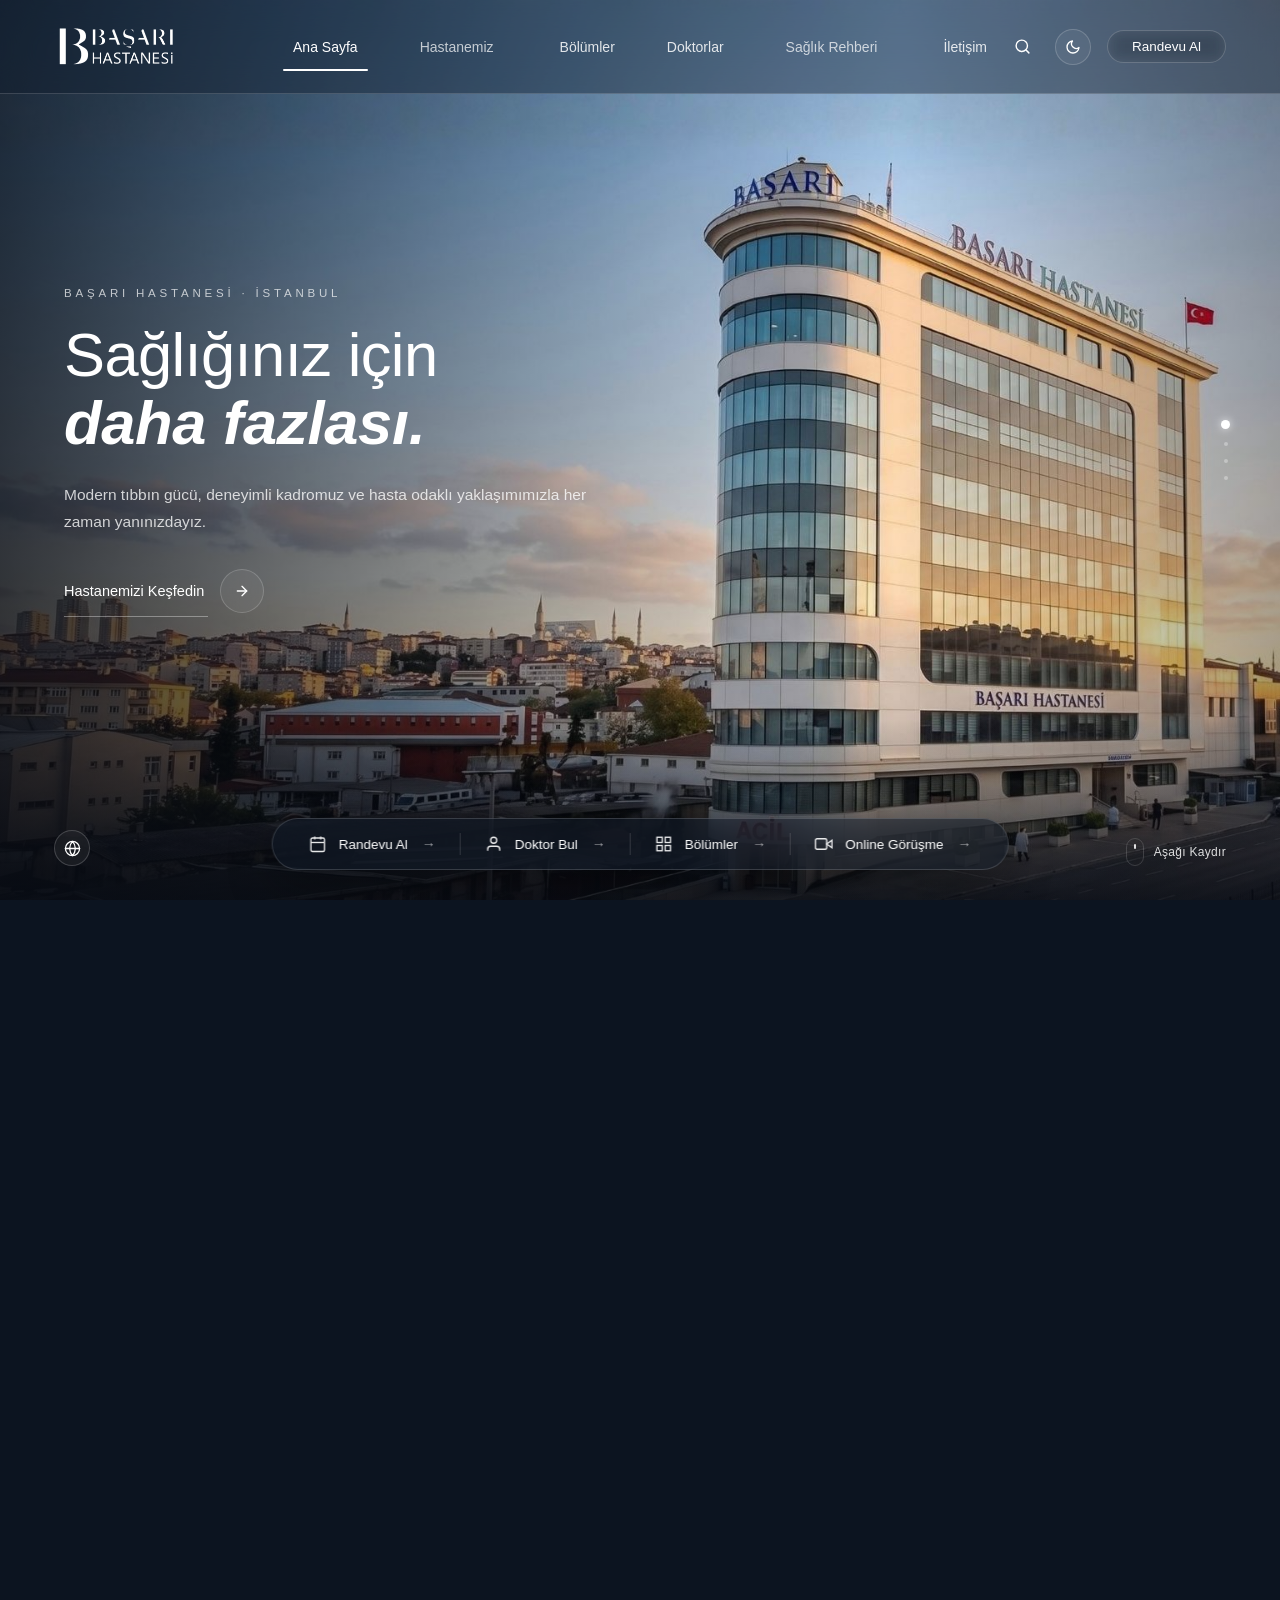
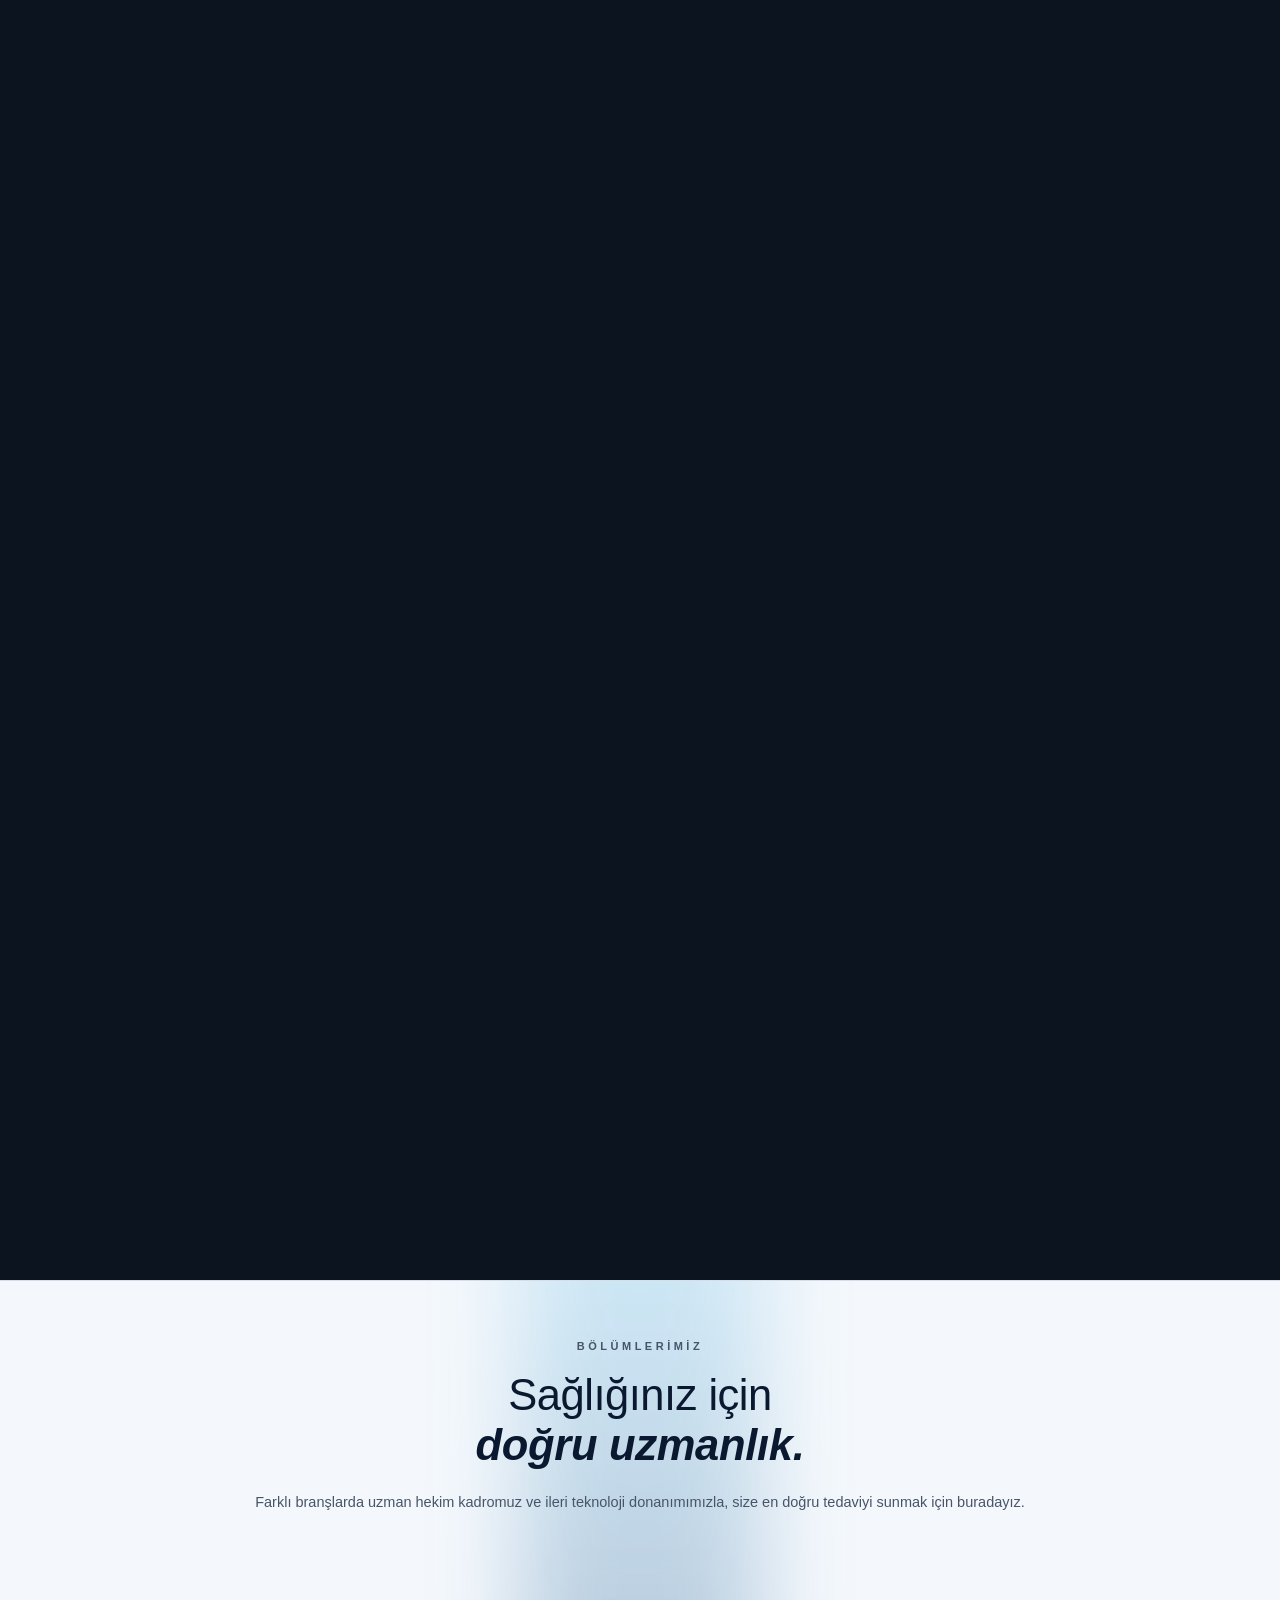
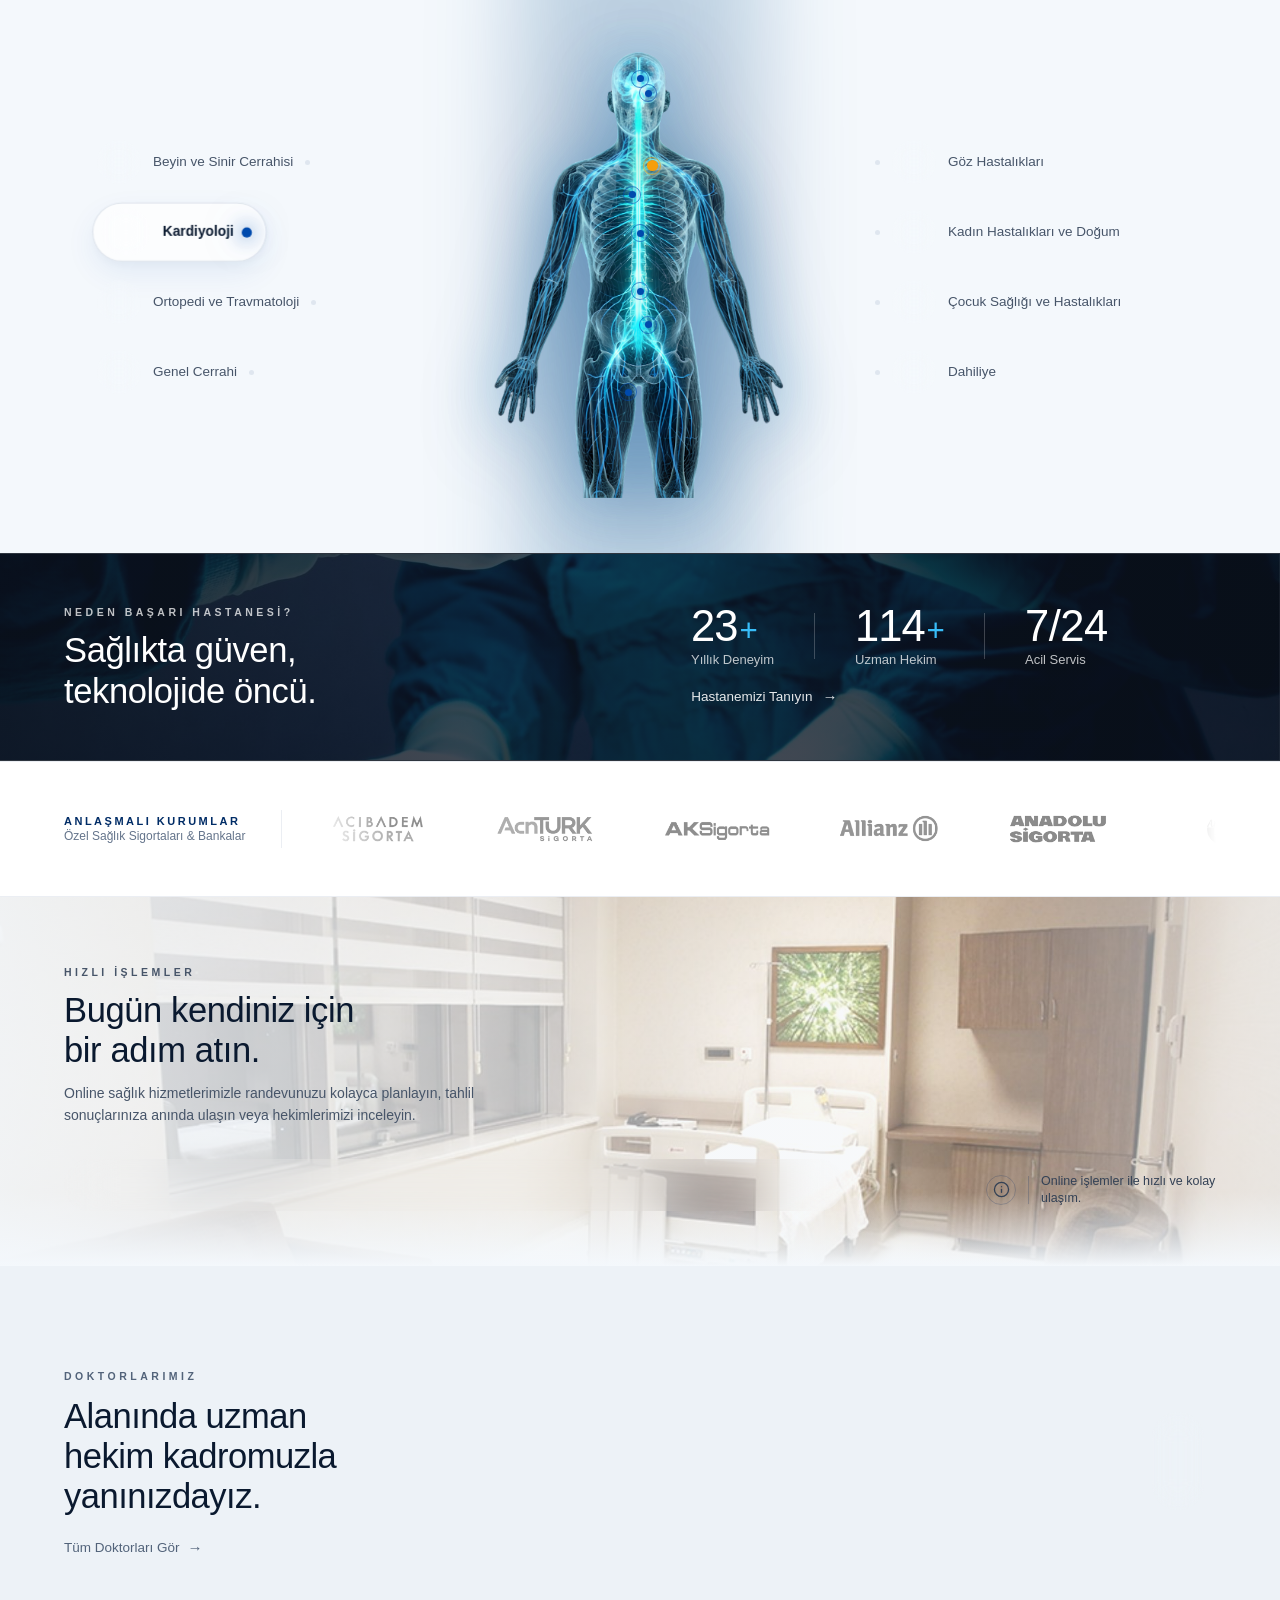
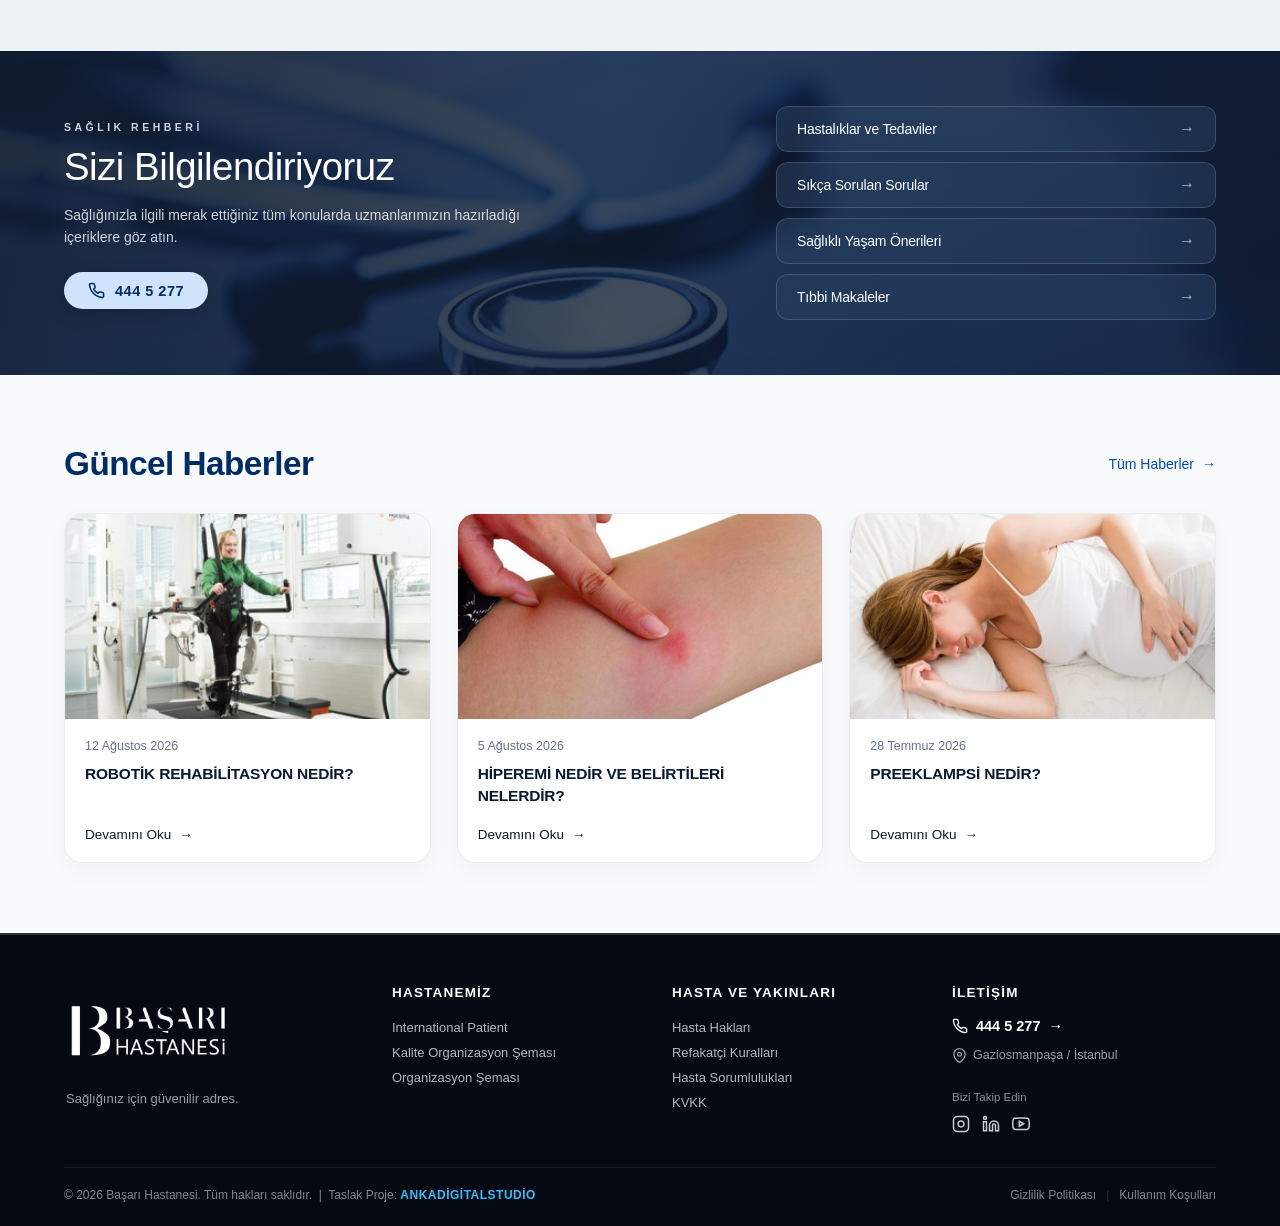
==== commit 5905d03e: "Add files via upload" ====
--- a/index.html
+++ b/index.html
@@ -32,17 +32,34 @@
 
       <nav class="nav-menu" id="mainNav">
         <a href="#hero" class="nav-link active" data-i18n="nav_home">Ana Sayfa</a>
-        <a href="hastanemiz.html" class="nav-link" data-i18n="nav_hospital">Hastanemiz</a>
+
+        <!-- HASTANEMİZ DROPDOWN -->
+        <div class="nav-item-dropdown">
+          <a href="hastanemiz.html" class="nav-link" data-i18n="nav_hospital">Hastanemiz</a>
+          <div class="mega-dropdown-panel simple-dropdown">
+            <ul class="dropdown-links-list">
+              <li><a href="hastanemiz.html#hakkimizda"><span class="link-bullet"></span> Hakkımızda</a></li>
+              <li><a href="hastanemiz.html#baskan"><span class="link-bullet"></span> Başkanın Mesajı</a></li>
+              <li><a href="hastanemiz.html#anlasmali-kurumlar"><span class="link-bullet"></span> Anlaşmalı Kurumlar</a></li>
+              <li><a href="hastanemiz.html#ik"><span class="link-bullet"></span> İnsan Kaynakları</a></li>
+              <li><a href="hastanemiz.html#galeri"><span class="link-bullet"></span> Galeri</a></li>
+            </ul>
+          </div>
+        </div>
+
         <a href="#bolumler" class="nav-link" data-i18n="nav_departments">Bölümler</a>
         <a href="doktorlar.html" class="nav-link" data-i18n="nav_doctors">Doktorlar</a>
-        
-       
+
+        <!-- SAĞLIK REHBERİ DROPDOWN -->
         <div class="nav-item-dropdown">
           <a href="#rehber" class="nav-link" data-i18n="nav_guide">Sağlık Rehberi</a>
-          <ul class="nav-dropdown-menu">
-            <li><a href="#makaleler">Makaleler</a></li>
-            <li><a href="#blog">Blog</a></li>
-          </ul>
+          <div class="mega-dropdown-panel simple-dropdown">
+            <ul class="dropdown-links-list">
+              <li><a href="#haberler"><span class="link-bullet"></span> Haberler & Duyurular</a></li>
+              <li><a href="#blog"><span class="link-bullet"></span> Blog</a></li>
+              <li><a href="#gebe-okulu"><span class="link-bullet"></span> Gebe Okulu</a></li>
+            </ul>
+          </div>
         </div>
 
         <a href="iletisim.html" class="nav-link" data-i18n="nav_contact">İletişim</a>
@@ -903,54 +920,71 @@
   <footer class="site-footer" id="iletisim">
     <div class="footer-container">
       
-      <!-- Ana Üst Sıra -->
-      <div class="footer-main-row">
+      <!-- Ana Üst Sıra / Kolonlar -->
+      <div class="footer-columns-row">
         
-        <!-- Logo -->
-        <div class="footer-brand">
+        <!-- 1. Kolon: Logo ve Kısa Açıklama -->
+        <div class="footer-col brand-col">
           <img src="img/logo.png" alt="Başarı Hastanesi" class="footer-logo">
-        </div>
-
-        <!-- Hızlı Menü Linkleri -->
-        <nav class="footer-nav">
-          <a href="#hastanemiz" class="footer-link" data-i18n="nav_hospital">Hastanemiz</a>
-          <a href="#bolumler" class="footer-link" data-i18n="nav_departments">Bölümler</a>
-          <a href="#doktorlar" class="footer-link" data-i18n="nav_doctors">Doktorlar</a>
-          <a href="#rehber" class="footer-link" data-i18n="nav_guide">Sağlık Rehberi</a>
-          <a href="#iletisim" class="footer-link" data-i18n="nav_contact">İletişim</a>
-        </nav>
-
-        <!-- Sosyal Medya İkonları -->
-        <div class="footer-social-wrap">
-          <span class="social-label" data-i18n="footer_follow">Bizi Takip Edin</span>
-          <div class="social-icons">
-            <a href="#" aria-label="Instagram" class="social-btn">
-              <svg width="18" height="18" viewBox="0 0 24 24" fill="none" stroke="currentColor" stroke-width="2"><rect x="2" y="2" width="20" height="20" rx="5" ry="5"></rect><path d="M16 11.37A4 4 0 1 1 12.63 8 4 4 0 0 1 16 11.37z"></path><line x1="17.5" y1="6.5" x2="17.51" y2="6.5"></line></svg>
-            </a>
-            <a href="#" aria-label="LinkedIn" class="social-btn">
-              <svg width="18" height="18" viewBox="0 0 24 24" fill="none" stroke="currentColor" stroke-width="2"><path d="M16 8a6 6 0 0 1 6 6v7h-4v-7a2 2 0 0 0-2-2 2 2 0 0 0-2 2v7h-4v-7a6 6 0 0 1 6-6z"></path><rect x="2" y="9" width="4" height="12"></rect><circle cx="4" cy="4" r="2"></circle></svg>
-            </a>
-            <a href="#" aria-label="YouTube" class="social-btn">
-              <svg width="18" height="18" viewBox="0 0 24 24" fill="none" stroke="currentColor" stroke-width="2"><path d="M22.54 6.42a2.78 2.78 0 0 0-1.94-2C18.88 4 12 4 12 4s-6.88 0-8.6.46a2.78 2.78 0 0 0-1.94 2A29 29 0 0 0 1 11.75a29 29 0 0 0 .46 5.33A2.78 2.78 0 0 0 3.4 19c1.72.46 8.6.46 8.6.46s6.88 0 8.6-.46a2.78 2.78 0 0 0 1.94-2 29 29 0 0 0 .46-5.25 29 29 0 0 0-.46-5.33z"></path><polygon points="9.75 15.02 15.5 11.75 9.75 8.48 9.75 15.02"></polygon></svg>
-            </a>
-          </div>
-        </div>
-
-        <!-- Çağrı Merkezi & Konum -->
-        <div class="footer-contacts">
+          <p class="footer-brand-desc">Sağlığınız için güvenilir adres.</p>
+        </div>
+
+        <!-- 2. Kolon: Hastanemiz -->
+        <div class="footer-col">
+          <h4 class="footer-col-title">HASTANEMİZ</h4>
+          <ul class="footer-sub-links">
+            <li><a href="#international">International Patient</a></li>
+            <li><a href="#kalite">Kalite Organizasyon Şeması</a></li>
+            <li><a href="#organizasyon">Organizasyon Şeması</a></li>
+          </ul>
+        </div>
+
+        <!-- 3. Kolon: Hasta ve Yakınları -->
+        <div class="footer-col">
+          <h4 class="footer-col-title">HASTA VE YAKINLARI</h4>
+          <ul class="footer-sub-links">
+            <li><a href="#hasta-haklari">Hasta Hakları</a></li>
+            <li><a href="#refakatci">Refakatçi Kuralları</a></li>
+            <li><a href="#sorumluluklar">Hasta Sorumlulukları</a></li>
+            <li><a href="#kvkk">KVKK</a></li>
+          </ul>
+        </div>
+
+        <!-- 4. Kolon: İletişim & Sosyal Medya -->
+        <div class="footer-col contacts-col">
+          <h4 class="footer-col-title">İLETİŞİM</h4>
+          
           <a href="tel:4445277" class="footer-phone-btn">
             <svg width="16" height="16" viewBox="0 0 24 24" fill="none" stroke="currentColor" stroke-width="2"><path d="M22 16.92v3a2 2 0 0 1-2.18 2 19.79 19.79 0 0 1-8.63-3.07 19.5 19.5 0 0 1-6-6 19.79 19.79 0 0 1-3.07-8.67A2 2 0 0 1 4.11 2h3a2 2 0 0 1 2 1.72 12.84 12.84 0 0 0 .7 2.81 2 2 0 0 1-.45 2.11L8.09 9.91a16 16 0 0 0 6 6l1.27-1.27a2 2 0 0 1 2.11-.45 12.84 12.84 0 0 0 2.81.7A2 2 0 0 1 22 16.92z"></path></svg>
             <span>444 5 277</span>
             <span class="phone-arrow">→</span>
           </a>
+
           <div class="footer-location">
             <svg width="15" height="15" viewBox="0 0 24 24" fill="none" stroke="currentColor" stroke-width="2"><path d="M21 10c0 7-9 13-9 13s-9-6-9-13a9 9 0 0 1 18 0z"></path><circle cx="12" cy="10" r="3"></circle></svg>
             <span>Gaziosmanpaşa / İstanbul</span>
           </div>
-        </div>
-
-      </div>
-
+
+          <div class="footer-social-wrap" style="margin-top: 14px;">
+            <span class="social-label" data-i18n="footer_follow">Bizi Takip Edin</span>
+            <div class="social-icons" style="margin-top: 6px;">
+              <a href="#" aria-label="Instagram" class="social-btn">
+                <svg width="18" height="18" viewBox="0 0 24 24" fill="none" stroke="currentColor" stroke-width="2"><rect x="2" y="2" width="20" height="20" rx="5" ry="5"></rect><path d="M16 11.37A4 4 0 1 1 12.63 8 4 4 0 0 1 16 11.37z"></path><line x1="17.5" y1="6.5" x2="17.51" y2="6.5"></line></svg>
+              </a>
+              <a href="#" aria-label="LinkedIn" class="social-btn">
+                <svg width="18" height="18" viewBox="0 0 24 24" fill="none" stroke="currentColor" stroke-width="2"><path d="M16 8a6 6 0 0 1 6 6v7h-4v-7a2 2 0 0 0-2-2 2 2 0 0 0-2 2v7h-4v-7a6 6 0 0 1 6-6z"></path><rect x="2" y="9" width="4" height="12"></rect><circle cx="4" cy="4" r="2"></circle></svg>
+              </a>
+              <a href="#" aria-label="YouTube" class="social-btn">
+                <svg width="18" height="18" viewBox="0 0 24 24" fill="none" stroke="currentColor" stroke-width="2"><path d="M22.54 6.42a2.78 2.78 0 0 0-1.94-2C18.88 4 12 4 12 4s-6.88 0-8.6.46a2.78 2.78 0 0 0-1.94 2A29 29 0 0 0 1 11.75a29 29 0 0 0 .46 5.33A2.78 2.78 0 0 0 3.4 19c1.72.46 8.6.46 8.6.46s6.88 0 8.6-.46a2.78 2.78 0 0 0 1.94-2 29 29 0 0 0 .46-5.25 29 29 0 0 0-.46-5.33z"></path><polygon points="9.75 15.02 15.5 11.75 9.75 8.48 9.75 15.02"></polygon></svg>
+              </a>
+            </div>
+          </div>
+
+        </div>
+
+      </div>
+
+      <!-- Alt Telif Sırası -->
       <div class="footer-bottom-row">
         <p class="copyright-text">
           © 2026 Başarı Hastanesi. Tüm hakları saklıdır. &nbsp;|&nbsp; Taslak Proje: <strong style="color: #38bdf8; letter-spacing: 0.5px;">ANKADİGİTALSTUDİO</strong>
@@ -970,8 +1004,6 @@
       </svg>
     </button>
   </footer>
-    </div>
-  </footer>
 
   <script src="js/script.js"></script>
 </body>
--- a/css/style.css
+++ b/css/style.css
@@ -1,4 +1,3 @@
-
 :root {
   --primary-navy: #002c66;
   --accent-blue: #004aad;
@@ -164,34 +163,42 @@
 [data-theme="dark"] .logo-light-mode { display: none; }
 [data-theme="dark"] .logo-dark-mode { display: block; }
 
+/* ==================== KUSURSUZ HİZALANMIŞ MENÜ VE DROPDOWN MİMARİSİ ==================== */
 .nav-menu {
   display: flex;
   align-items: center;
   justify-content: center;
-  gap: 36px;
+  gap: 32px;
+  list-style: none;
   justify-self: center;
-}
-
-.nav-link {
+  height: 100%;
+}
+
+.nav-link, 
+.nav-item-dropdown {
+  display: flex;
+  align-items: center;
+  height: 100%;
   font-size: 14px;
   font-weight: 400;
   color: var(--text-main);
   opacity: 0.85;
   position: relative;
-  padding: 6px 0;
   transition: opacity 0.25s ease, color 0.25s ease;
   white-space: nowrap;
+  padding: 0 10px;
 }
 
 .nav-link:hover, 
-.nav-link.active {
+.nav-link.active,
+.nav-item-dropdown:hover {
   opacity: 1;
 }
 
 .nav-link::after {
   content: '';
   position: absolute;
-  bottom: -4px;
+  bottom: 22px;
   left: 0;
   width: 100%;
   height: 2px;
@@ -206,6 +213,140 @@
 .nav-link:hover::after,
 .nav-link.active::after {
   transform: scaleX(1);
+}
+
+.nav-item-dropdown {
+  position: relative;
+}
+.nav-item-dropdown > .nav-link::before {
+  content: '▾';
+  position: absolute;
+  right: 2px;
+  top: 50%;
+  transform: translateY(-50%) scale(0.8);
+  font-size: 11px;
+  line-height: 1;
+  opacity: 0;
+  visibility: hidden;
+  transition: all 0.3s cubic-bezier(0.34, 1.56, 0.64, 1);
+}
+
+.nav-item-dropdown:hover > .nav-link::before {
+  opacity: 1;
+  visibility: visible;
+  transform: translateY(-50%) rotate(180deg) scale(1);
+  color: var(--accent-cyan, #38bdf8);
+}
+
+.dropdown-trigger {
+  display: inline-flex;
+  align-items: center;
+  gap: 6px;
+  height: 100%;
+}
+
+.dropdown-trigger .arrow-icon {
+  width: 10px;
+  height: 10px;
+  transition: transform 0.3s cubic-bezier(0.34, 1.56, 0.64, 1);
+  opacity: 0.7;
+}
+
+.nav-item-dropdown:hover .dropdown-trigger .arrow-icon {
+  transform: rotate(180deg);
+  opacity: 1;
+  color: var(--accent-cyan, #38bdf8);
+}
+
+/* Lüks Cam Efektli Dropdown Paneli */
+.mega-dropdown-panel {
+  position: absolute;
+  top: calc(100% + 2px);
+  left: 50%;
+  transform: translateX(-50%) translateY(12px);
+  background: rgba(12, 20, 32, 0.95);
+  border: 1px solid rgba(255, 255, 255, 0.15);
+  backdrop-filter: blur(24px);
+  -webkit-backdrop-filter: blur(24px);
+  border-radius: 20px;
+  padding: 16px;
+  box-shadow: 0 25px 50px rgba(0, 0, 0, 0.45);
+  opacity: 0;
+  visibility: hidden;
+  transition: all 0.3s cubic-bezier(0.16, 1, 0.3, 1);
+  z-index: 1000;
+}
+
+[data-theme="light"] .mega-dropdown-panel {
+  background: rgba(244, 248, 252, 0.96);
+  border-color: rgba(0, 44, 102, 0.15);
+  box-shadow: 0 25px 50px rgba(0, 44, 102, 0.15);
+}
+
+.nav-item-dropdown:hover .mega-dropdown-panel {
+  opacity: 1;
+  visibility: visible;
+  transform: translateX(-50%) translateY(0);
+}
+
+.simple-dropdown {
+  min-width: 240px;
+}
+
+.dropdown-links-list {
+  list-style: none;
+  display: flex;
+  flex-direction: column;
+  gap: 4px;
+}
+
+.dropdown-links-list li a {
+  display: flex;
+  align-items: center;
+  gap: 12px;
+  padding: 10px 14px;
+  color: #ffffff;
+  font-size: 13.5px;
+  font-weight: 400;
+  border-radius: 12px;
+  text-decoration: none;
+  transition: all 0.25s ease;
+}
+
+[data-theme="light"] .dropdown-links-list li a {
+  color: #0a192f;
+}
+
+.link-bullet {
+  width: 5px;
+  height: 5px;
+  border-radius: 50%;
+  background: rgba(255, 255, 255, 0.35);
+  transition: all 0.25s ease;
+}
+
+[data-theme="light"] .link-bullet {
+  background: #64748b;
+}
+
+.dropdown-links-list li a:hover {
+  background: rgba(56, 189, 248, 0.15);
+  color: #38bdf8;
+  transform: translateX(4px);
+}
+
+[data-theme="light"] .dropdown-links-list li a:hover {
+  background: rgba(0, 74, 173, 0.08);
+  color: #004aad;
+}
+
+.dropdown-links-list li a:hover .link-bullet {
+  background: #38bdf8;
+  transform: scale(1.5);
+}
+
+[data-theme="light"] .dropdown-links-list li a:hover .link-bullet {
+  background: #004aad;
 }
 
 .header-actions {
@@ -816,7 +957,7 @@
   gap: 40px;
   align-items: center;
   position: relative;
-  z-index: 2; /* <-- İçeriği üst katmanda tutar */
+  z-index: 2;
 }
 
 .dept-intro-col {
@@ -1158,10 +1299,8 @@
 }
 
 /* ==========================================================================
-   HIZLI HİZMETLER & E-SERVİS BARI (KOMPAKT & ÇİFT TEMA UYUMLU)
+   HIZLI HİZMETLER & E-SERVİS BARI
    ========================================================================== */
-
-/* DEĞİŞKENLER: DARK MOD */
 :root,
 [data-theme="dark"] {
   --appt-overlay-grad: linear-gradient(90deg, rgba(5, 8, 14, 0.90) 0%, rgba(5, 8, 14, 0.58) 45%, rgba(5, 8, 14, 0.28) 75%, rgba(5, 8, 14, 0.65) 100%),
@@ -1176,7 +1315,6 @@
   --appt-info-border: rgba(255, 255, 255, 0.2);
 }
 
-/* DEĞİŞKENLER: LIGHT MOD (GÜNDÜZ) */
 [data-theme="light"] {
   --appt-overlay-grad: linear-gradient(90deg, rgba(244, 248, 252, 0.92) 0%, rgba(244, 248, 252, 0.65) 45%, rgba(244, 248, 252, 0.3) 75%, rgba(244, 248, 252, 0.7) 100%),
                        linear-gradient(0deg, #f4f8fc 0%, transparent 20%);
@@ -1190,7 +1328,6 @@
   --appt-info-border: rgba(0, 44, 102, 0.2);
 }
 
-/* KAPSAYICI SECTION */
 .appointment-section {
   position: relative;
   width: 100%;
@@ -1202,7 +1339,6 @@
   z-index: 20;
 }
 
-/* ARKA PLAN GÖRSEL VE SİNEMATİK PERDE */
 .appt-bg-container {
   position: absolute;
   inset: 0;
@@ -1242,7 +1378,6 @@
   min-height: auto;
 }
 
-/* BAŞLIK VE TİPOGRAFİ */
 .appt-intro {
   max-width: 560px;
 }
@@ -1280,7 +1415,6 @@
   transition: color 0.4s ease;
 }
 
-/* ALT HİZALAMA */
 .appt-bottom-row {
   display: flex;
   align-items: flex-end;
@@ -1289,7 +1423,6 @@
   margin-top: 32px;
 }
 
-/* YARI SAYDAM LÜKS CAM BAR */
 .appt-glass-bar {
   display: flex;
   align-items: center;
@@ -1317,7 +1450,6 @@
   box-shadow: 0 14px 30px rgba(0, 44, 102, 0.08);
 }
 
-/* 3 EŞİT SERVİS BUTONU */
 .appt-service-btn {
   flex: 1;
   display: flex !important;
@@ -1331,7 +1463,6 @@
   white-space: nowrap;
 }
 
-/* TEMA BAZLI BUTON METİN VE HOVER RENKLERİ */
 [data-theme="light"] .appt-service-btn {
   color: #002c66 !important;
 }
@@ -1352,7 +1483,6 @@
   transform: translateY(-2px);
 }
 
-/* BUTON İKONU */
 .appt-service-icon {
   display: flex;
   align-items: center;
@@ -1373,7 +1503,6 @@
   transform: scale(1.15);
 }
 
-/* BUTON METNİ */
 .appt-service-text {
   font-size: 13.5px;
   font-weight: 600;
@@ -1381,7 +1510,6 @@
   color: inherit;
 }
 
-/* SAĞ OK */
 .appt-service-arrow {
   font-size: 14px;
   opacity: 0.6;
@@ -1394,7 +1522,6 @@
   transform: translateX(4px);
 }
 
-/* KILCAL DİKEY AYIRICI ÇİZGİ */
 .appt-divider {
   width: 1px !important;
   height: 26px !important;
@@ -1403,7 +1530,6 @@
   margin: 0 4px;
 }
 
-/* SAĞ MİKRO BİLGİ ROZETİ */
 .appt-info-badge {
   display: flex;
   align-items: center;
@@ -1438,40 +1564,8 @@
   font-weight: 300;
 }
 
-/* RESPONSIVE (TABLET & MOBİL) */
-@media (max-width: 1024px) {
-  .appt-bottom-row {
-    flex-direction: column;
-    align-items: flex-start;
-    gap: 22px;
-  }
-  .appt-glass-bar {
-    max-width: 100%;
-  }
-}
-
-@media (max-width: 768px) {
-  .appointment-section {
-    padding: 50px 24px 40px;
-  }
-  .appt-glass-bar {
-    flex-direction: column;
-    border-radius: 20px;
-    padding: 10px;
-    gap: 6px;
-  }
-  .appt-service-btn {
-    width: 100%;
-    justify-content: flex-start;
-  }
-  .appt-divider {
-    width: 100% !important;
-    height: 1px !important;
-    margin: 2px 0;
-  }
-}
 /* ==========================================================================
-   NEDEN BAŞARI HASTANESİ? (DEĞERLER & İSTATİSTİKLER ŞERİDİ)
+   NEDEN BAŞARI HASTANESİ?
    ========================================================================== */
 :root,
 [data-theme="dark"] {
@@ -1718,7 +1812,7 @@
 }
 
 /* ==========================================================================
-   DOKTORLARIMIZ SECTION (KİBARLAŞTIRILMIŞ & ÇİFT NAVİGASYONLU NİHAİ STİL)
+   DOKTORLARIMIZ SECTION
    ========================================================================== */
 :root,
 [data-theme="dark"] {
@@ -1761,7 +1855,6 @@
   gap: 50px;
 }
 
-/* Sol Sütun */
 .doctors-left-col {
   max-width: 380px;
 }
@@ -1813,7 +1906,6 @@
   transform: translateX(4px);
 }
 
-/* Sağ Sütun Slider Sahnesi */
 .doctors-right-col {
   display: flex;
   align-items: center;
@@ -1840,11 +1932,6 @@
   will-change: transform;
 }
 
-/* ==========================================================================
-   DOKTORLARIMIZ SECTION (DİKEY KAPSÜL BUTONLAR & NİHAİ DENGELİ ÖLÇEK)
-   ========================================================================== */
-
-/* Doktor Kartı */
 .doctor-card {
   flex: 0 0 calc((100% - 40px) / 2.35);
   max-width: 330px;
@@ -1911,7 +1998,6 @@
   color: rgba(255, 255, 255, 0.82);
 }
 
-/* Çift Yönlü Dikey Navigasyon (Altlı Üstlü Cam Kapsül) */
 .doctor-slider-nav {
   position: absolute;
   right: 12px;
@@ -1963,36 +2049,8 @@
   height: 16px;
 }
 
-/* Tablet & Mobil Uyumu */
-@media (max-width: 1024px) {
-  .doctors-container {
-    grid-template-columns: 1fr;
-    gap: 36px;
-  }
-  .doctors-section {
-    padding: 50px 24px;
-  }
-}
-
-@media (max-width: 768px) {
-  .doctors-right-col {
-    flex-direction: column;
-  }
-  .doctor-card {
-    flex: 0 0 85%;
-  }
-  .doctor-slider-nav {
-    position: static;
-    transform: none;
-    flex-direction: row;
-    justify-content: center;
-    margin: 16px auto 0;
-    width: fit-content;
-  }
-}
-
 /* ==========================================================================
-   SAĞLIK REHBERİ (CTA 2 - KISALTILMIŞ & KİBARLAŞTIRILMIŞ)
+   SAĞLIK REHBERİ
    ========================================================================== */
 :root,
 [data-theme="dark"] {
@@ -2020,7 +2078,7 @@
 .guide-section {
   position: relative;
   width: 100%;
-  padding: 55px 64px; /* 90px'den 55px'e kısaltıldı */
+  padding: 55px 64px;
   overflow: hidden;
   z-index: 20;
 }
@@ -2072,7 +2130,7 @@
 }
 
 .guide-title {
-  font-size: clamp(30px, 3vw, 44px); /* Küçültüldü */
+  font-size: clamp(30px, 3vw, 44px);
   font-weight: 400;
   line-height: 1.15;
   letter-spacing: -0.5px;
@@ -2135,7 +2193,7 @@
 .guide-links-list {
   display: flex;
   flex-direction: column;
-  gap: 10px; /* Gap daraltıldı */
+  gap: 10px;
   width: 100%;
   max-width: 440px;
 }
@@ -2144,7 +2202,7 @@
   display: flex;
   align-items: center;
   justify-content: space-between;
-  padding: 13px 20px; /* Kart içi daraltıldı */
+  padding: 13px 20px;
   background: var(--guide-card-bg);
   border: 1px solid var(--guide-card-border);
   backdrop-filter: blur(16px);
@@ -2178,7 +2236,7 @@
 }
 
 /* ==========================================================================
-   GÜNCEL HABERLER SECTION
+   GÜNCEL HABERLER
    ========================================================================== */
 :root,
 [data-theme="dark"] {
@@ -2353,7 +2411,7 @@
 }
 
 /* ==========================================================================
-   FOOTER (LÜKS KOYU MEDİKAL MİMARİ)
+   FOOTER
    ========================================================================== */
 .site-footer {
   position: relative;
@@ -2386,7 +2444,7 @@
 }
 
 .footer-logo {
-  height: 48px;
+  height: 92px;
   width: auto;
   object-fit: contain;
 }
@@ -2502,124 +2560,87 @@
   opacity: 0.3;
 }
 
-/* ==================== GLOBAL RESPONSIVE ==================== */
+/* FOOTER */
+.footer-columns-row {
+  display: grid;
+  grid-template-columns: 1.2fr 1fr 1fr 1.1fr;
+  gap: 40px;
+  padding-bottom: 34px;
+  border-bottom: 1px solid rgba(255, 255, 255, 0.08);
+}
+
+.footer-col {
+  display: flex;
+  flex-direction: column;
+  gap: 14px;
+}
+
+.footer-brand-desc {
+  font-size: 13px;
+  color: rgba(255, 255, 255, 0.6);
+  font-weight: 300;
+}
+
+.footer-col-title {
+  font-size: 13.5px;
+  font-weight: 600;
+  letter-spacing: 1.2px;
+  color: #ffffff;
+  text-transform: uppercase;
+  margin-bottom: 4px;
+}
+
+.footer-sub-links {
+  list-style: none;
+  display: flex;
+  flex-direction: column;
+  gap: 8px;
+}
+
+.footer-sub-links li a {
+  font-size: 13px;
+  color: rgba(255, 255, 255, 0.7);
+  text-decoration: none;
+  transition: color 0.25s ease, transform 0.25s ease;
+  display: inline-block;
+}
+
+.footer-sub-links li a:hover {
+  color: var(--accent-cyan, #38bdf8);
+  transform: translateX(4px);
+}
+
 @media (max-width: 1024px) {
-  .appt-bottom-row {
-    flex-direction: column;
-    align-items: flex-start;
-    gap: 22px;
+  .footer-columns-row {
+    grid-template-columns: repeat(2, 1fr);
+    gap: 30px;
   }
-  .appt-glass-bar {
-    max-width: 100%;
+}
+
+@media (max-width: 576px) {
+  .footer-columns-row {
+    grid-template-columns: 1fr;
+    gap: 30px;
   }
-  .values-container {
-    grid-template-columns: 1fr;
-    gap: 32px;
-  }
-  .values-section {
-    padding: 40px 24px;
-  }
-  .values-stats-grid {
-    gap: 28px;
-    flex-wrap: wrap;
-  }
-  .stat-divider {
-    height: 38px;
-  }
-  .doctors-container,
-  .guide-container {
-    grid-template-columns: 1fr;
-    gap: 36px;
-  }
-  .doctors-section,
-  .guide-section {
-    padding: 50px 24px;
-  }
-  .guide-right-col {
-    justify-content: flex-start;
-  }
-  .guide-links-list {
-    max-width: 100%;
-  }
-  .news-cards-grid {
-    grid-template-columns: 1fr;
-    gap: 20px;
-  }
-  .news-section {
-    padding: 50px 24px;
-  }
-  .footer-main-row {
-    flex-direction: column;
-    align-items: flex-start;
-  }
-  .footer-contacts {
-    align-items: flex-start;
-  }
-  .site-footer {
-    padding: 40px 24px 20px;
-  }
-}
-
-@media (max-width: 900px) {
-  .doctor-card {
-    flex: 0 0 100%;
-  }
-}
-
-@media (max-width: 768px) {
-  .appointment-section { padding: 50px 24px 40px; }
-  .appt-glass-bar {
-    flex-direction: column;
-    border-radius: 18px;
-    padding: 12px;
-    gap: 8px;
-  }
-  .appt-field { width: 100%; }
-  .appt-divider {
-    width: 100%;
-    height: 1px;
-    margin: 4px 0;
-  }
-  .appt-submit-circle {
-    width: 100%;
-    border-radius: 10px;
-    height: 40px;
-  }
-  .doctors-right-col {
-    flex-direction: column;
-  }
-  .doctor-slider-arrow {
-    align-self: center;
-    position: static;
-    transform: none;
-    margin-top: 14px;
-  }
-}
-
-@media (max-width: 600px) {
-  .values-stats-grid {
-    display: grid;
-    grid-template-columns: 1fr 1fr;
-    gap: 16px;
-  }
-  .stat-divider {
-    display: none;
-  }
-}
-
-/* ==========================================================================
-   ANLAŞMALI KURUMLAR (DARK MODDA BEYAZ LOGO FİLTRESİ)
-   ========================================================================== */
+}
+/* ==================== SOL LOGO VE METİN HİZALAMASI ==================== */
+.footer-col.brand-col {
+  align-items: flex-start; /* İçindeki logo ve yazıyı sola (veya logoya) sabitler */
+}
+
+.footer-brand-desc {
+  padding-left: 2px; /* Logonun sol kenar çizgisiyle yazıyı milimetrik hizalamak için ufak bir boşluk */
+}
+
+
+/* ==================== ANLAŞMALI KURUMLAR ==================== */
 :root,
 [data-theme="dark"] {
   --partner-bg: #070c14;
   --partner-border: rgba(255, 255, 255, 0.08);
   --partner-title: #ffffff;
   --partner-muted: rgba(255, 255, 255, 0.55);
-
-  /* Logoyu tamamen bembeyaz yapıp zarifçe şeffaflaştırır */
   --partner-logo-filter: brightness(0) invert(1) opacity(0.65);
-  /* Hover anında tam net parlak beyaz */
   --partner-logo-hover: brightness(0) invert(1) opacity(1);
 }
 
@@ -2628,8 +2649,6 @@
   --partner-border: rgba(0, 44, 102, 0.08);
   --partner-title: #002c66;
   --partner-muted: #64748b;
-
-  /* Açık modda gri/monokrom durur, hover'da kendi orijinal rengini alır */
   --partner-logo-filter: grayscale(100%) opacity(0.55);
   --partner-logo-hover: grayscale(0%) opacity(1);
 }
@@ -2728,326 +2747,229 @@
   100% { transform: translateX(-50%); }
 }
 
-@media (max-width: 900px) {
-  .partners-container {
-    flex-direction: column;
-    align-items: flex-start;
-    gap: 16px;
-  }
-  .partners-divider {
-    display: none;
-  }
-  .partners-section {
-    padding: 22px 24px;
-  }
-}
-
-/* Arapça ve Farsça için Düzeni Bozmayan Tipografi Kuralı */
+/* ==================== PRELOADER VE DİĞER BİLEŞENLER ==================== */
+.site-preloader {
+  position: fixed;
+  inset: 0;
+  z-index: 999999;
+  background: rgba(255, 255, 255, 0.75);
+  backdrop-filter: blur(16px);
+  -webkit-backdrop-filter: blur(16px);
+  display: flex;
+  align-items: center;
+  justify-content: center;
+  transition: opacity 0.4s ease, visibility 0.4s ease;
+}
+
+html[data-theme="dark"] .site-preloader {
+  background: rgba(6, 11, 20, 0.75);
+  backdrop-filter: blur(16px);
+  -webkit-backdrop-filter: blur(16px);
+}
+
+.glass-loader-circle {
+  width: 64px;
+  height: 64px;
+  border: 2px solid rgba(0, 44, 102, 0.06);
+  border-top-color: #004aad;
+  border-radius: 50%;
+  background: rgba(255, 255, 255, 0.3);
+  box-shadow: 0 10px 25px rgba(0, 0, 0, 0.03);
+  animation: glassSpin 0.9s linear infinite;
+}
+
+html[data-theme="dark"] .glass-loader-circle {
+  border-color: rgba(255, 255, 255, 0.06);
+  border-top-color: #38bdf8;
+  background: rgba(11, 19, 34, 0.3);
+  box-shadow: 0 10px 25px rgba(0, 0, 0, 0.2);
+}
+
+@keyframes glassSpin {
+  to { transform: rotate(360deg); }
+}
+
+.site-preloader.fade-out {
+  opacity: 0;
+  visibility: hidden;
+}
+
+.back-to-top-btn {
+  position: fixed;
+  bottom: 30px;
+  right: 30px;
+  width: 44px;
+  height: 44px;
+  border-radius: 50%;
+  background: rgba(16, 27, 44, 0.85);
+  border: 1px solid rgba(255, 255, 255, 0.2);
+  color: #ffffff;
+  display: flex;
+  align-items: center;
+  justify-content: center;
+  cursor: pointer;
+  backdrop-filter: blur(14px);
+  -webkit-backdrop-filter: blur(14px);
+  box-shadow: 0 10px 25px rgba(0, 0, 0, 0.3);
+  opacity: 0;
+  visibility: hidden;
+  transform: translateY(15px);
+  transition: all 0.35s cubic-bezier(0.34, 1.56, 0.64, 1);
+  z-index: 99999;
+}
+
+html[data-theme="light"] .back-to-top-btn {
+  background: #ffffff;
+  border: 1px solid rgba(0, 44, 102, 0.18);
+  color: #002c66;
+  box-shadow: 0 10px 25px rgba(0, 44, 102, 0.15);
+}
+
+.back-to-top-btn.show {
+  opacity: 1;
+  visibility: visible;
+  transform: translateY(0);
+}
+
+.back-to-top-btn:hover {
+  transform: translateY(-4px) scale(1.08);
+  background: #004aad;
+  color: #ffffff;
+  border-color: #004aad;
+}
+
 body.rtl-lang-font {
   font-family: 'Cairo', 'Poppins', -apple-system, sans-serif !important;
 }
-/* ==================== BÜYÜK & İNCE GLASSY PRELOADER ==================== */
-    .site-preloader {
-      position: fixed;
-      inset: 0;
-      z-index: 999999;
-      background: rgba(255, 255, 255, 0.75);
-      backdrop-filter: blur(16px);
-      -webkit-backdrop-filter: blur(16px);
-      display: flex;
-      align-items: center;
-      justify-content: center;
-      transition: opacity 0.4s ease, visibility 0.4s ease;
-    }
-
-    html[data-theme="dark"] .site-preloader {
-      background: rgba(6, 11, 20, 0.75);
-      backdrop-filter: blur(16px);
-      -webkit-backdrop-filter: blur(16px);
-    }
-
-    /* Daha büyük çap ve çok daha ince zarif çizgi */
-    .glass-loader-circle {
-      width: 64px;
-      height: 64px;
-      border: 2px solid rgba(0, 44, 102, 0.06);
-      border-top-color: #004aad;
-      border-radius: 50%;
-      background: rgba(255, 255, 255, 0.3);
-      box-shadow: 0 10px 25px rgba(0, 0, 0, 0.03);
-      animation: glassSpin 0.9s linear infinite;
-    }
-
-    html[data-theme="dark"] .glass-loader-circle {
-      border-color: rgba(255, 255, 255, 0.06);
-      border-top-color: #38bdf8;
-      background: rgba(11, 19, 34, 0.3);
-      box-shadow: 0 10px 25px rgba(0, 0, 0, 0.2);
-    }
-
-    @keyframes glassSpin {
-      to { transform: rotate(360deg); }
-    }
-
-    .site-preloader.fade-out {
-      opacity: 0;
-      visibility: hidden;
-    }
-
-    /* ==================== KUSURSUZ SAĞLIK REHBERİ DROPDOWN STİLLERİ ==================== */
-    .nav-item-dropdown {
-      position: relative;
-      display: inline-flex;
-      align-items: center;
-    }
-
-    /* Sağlık Rehberi linkinin yanındaki küçük ok */
-    .nav-item-dropdown > a::after {
-      content: '▼';
-      font-size: 8px;
-      margin-left: 5px;
-      display: inline-block;
-      transition: transform 0.25s ease;
-      opacity: 0.7;
-      background: none !important; /* Alt çizgi çakışmasını engeller */
-      width: auto !important;
-      height: auto !important;
-      position: static !important;
-    }
-
-    .nav-item-dropdown:hover > a::after {
-      transform: rotate(180deg);
-      opacity: 1;
-    }
-
-    /* Açılır Menü (Dropdown Kutusu) */
-    .nav-dropdown-menu {
-      position: absolute;
-      top: calc(100% + 14px);
-      left: 0; /* Sola kaymayı önlemek için sıfırlandı */
-      transform: translateY(10px);
-      background: rgba(16, 27, 44, 0.92);
-      border: 1px solid rgba(255, 255, 255, 0.15);
-      backdrop-filter: blur(18px);
-      -webkit-backdrop-filter: blur(18px);
-      border-radius: 12px;
-      padding: 6px;
-      min-width: 150px;
-      list-style: none;
-      display: flex;
-      flex-direction: column;
-      gap: 3px;
-      box-shadow: 0 15px 35px rgba(0, 0, 0, 0.4);
-      opacity: 0;
-      visibility: hidden;
-      transition: all 0.25s cubic-bezier(0.16, 1, 0.3, 1);
-      z-index: 9999;
-    }
-
-    html[data-theme="light"] .nav-dropdown-menu {
-      background: #ffffff;
-      border-color: rgba(0, 44, 102, 0.12);
-      box-shadow: 0 15px 35px rgba(0, 44, 102, 0.12);
-    }
-
-    /* Hover anında görünür yap */
-    .nav-item-dropdown:hover .nav-dropdown-menu {
-      opacity: 1;
-      visibility: visible;
-      transform: translateY(0);
-    }
-
-    .nav-dropdown-menu li a {
-      display: block;
-      padding: 8px 12px;
-      color: #ffffff;
-      font-size: 13px;
-      font-weight: 400;
-      border-radius: 6px;
-      text-decoration: none;
-      transition: background 0.2s, color 0.2s;
-      white-space: nowrap;
-    }
-
-    html[data-theme="light"] .nav-dropdown-menu li a {
-      color: #0a192f;
-    }
-
-    .nav-dropdown-menu li a:hover {
-      background: rgba(56, 189, 248, 0.15);
-      color: #38bdf8;
-      font-weight: 500;
-    }
-
-    html[data-theme="light"] .nav-dropdown-menu li a:hover {
-      background: rgba(0, 74, 173, 0.08);
-      color: #004aad;
-    }
-    /* ==================== BAŞA DÖN BUTONU STİLLERİ ==================== */
-    .back-to-top-btn {
-      position: fixed;
-      bottom: 30px;
-      right: 30px;
-      width: 44px;
-      height: 44px;
-      border-radius: 50%;
-      background: rgba(16, 27, 44, 0.85);
-      border: 1px solid rgba(255, 255, 255, 0.2);
-      color: #ffffff;
-      display: flex;
-      align-items: center;
-      justify-content: center;
-      cursor: pointer;
-      backdrop-filter: blur(14px);
-      -webkit-backdrop-filter: blur(14px);
-      box-shadow: 0 10px 25px rgba(0, 0, 0, 0.3);
-      opacity: 0;
-      visibility: hidden;
-      transform: translateY(15px);
-      transition: all 0.35s cubic-bezier(0.34, 1.56, 0.64, 1);
-      z-index: 99999;
-    }
-
-    html[data-theme="light"] .back-to-top-btn {
-      background: #ffffff;
-      border: 1px solid rgba(0, 44, 102, 0.18);
-      color: #002c66;
-      box-shadow: 0 10px 25px rgba(0, 44, 102, 0.15);
-    }
-
-    .back-to-top-btn.show {
-      opacity: 1;
-      visibility: visible;
-      transform: translateY(0);
-    }
-
-    .back-to-top-btn:hover {
-      transform: translateY(-4px) scale(1.08);
-      background: #004aad;
-      color: #ffffff;
-      border-color: #004aad;
-    }
-
-   
-    /* ==========================================================================
-   ANASAYFA & WIZARD İÇİN ÇAKIŞMASIZ GÜVENLİ RESPONSIVE (DUYARLI) AYARLAR
-   ========================================================================== */
-
-/* Tablet & Orta Boy Ekranlar (1200px altı) */
+
+/* ==================== GLOBAL RESPONSIVE ==================== */
 @media (max-width: 1200px) {
-  .hero-content-container {
-    padding: 0 32px;
-  }
-  .text-slide {
-    left: 32px;
-    max-width: 90%;
-  }
-  .departments-section,
-  .appointment-section,
-  .values-section,
-  .doctors-section,
-  .guide-section,
-  .news-section,
-  .site-footer,
-  .partners-section {
-    padding-left: 32px !important;
-    padding-right: 32px !important;
-  }
-}
-
-/* Tablet ve Büyük Telefonlar (992px altı) */
-@media (max-width: 992px) {
-  .hero-content-container {
-    padding: 0 24px;
-  }
-  .text-slide {
-    left: 24px;
-    max-width: 92%;
-  }
-  .hero-title {
-    font-size: clamp(32px, 6vw, 48px) !important;
-  }
-  .quick-access-dock {
-    width: 94% !important;
-    padding: 6px 10px;
-    bottom: 20px;
-    overflow-x: auto;
-    justify-content: flex-start;
-    -webkit-overflow-scrolling: touch;
-  }
-  .dock-item {
-    padding: 8px 14px;
-    flex-shrink: 0;
-  }
-  .departments-section,
-  .appointment-section,
-  .values-section,
-  .doctors-section,
-  .guide-section,
-  .news-section,
-  .site-footer,
-  .partners-section {
-    padding-left: 20px !important;
-    padding-right: 20px !important;
-  }
-}
-
-/* Mobil Telefonlar (768px altı) */
+  .hero-content-container { padding: 0 32px; }
+  .text-slide { left: 32px; max-width: 90%; }
+}
+
+@media (max-width: 1024px) {
+  .appt-bottom-row { flex-direction: column; align-items: flex-start; gap: 22px; }
+  .appt-glass-bar { max-width: 100%; }
+  .values-container { grid-template-columns: 1fr; gap: 32px; }
+  .values-section { padding: 40px 24px; }
+  .doctors-container, .guide-container { grid-template-columns: 1fr; gap: 36px; }
+  .doctors-section, .guide-section { padding: 50px 24px; }
+  .footer-main-row { flex-direction: column; align-items: flex-start; }
+}
+
 @media (max-width: 768px) {
-  .header {
-    height: 76px;
-  }
-  .header-container {
-    padding: 0 20px;
-  }
-  .site-logo {
-    height: 50px;
-  }
-  .hero-dots-nav {
-    display: none !important; /* Küçük ekranda yan noktaları gizle */
-  }
-  .quick-access-dock {
-    border-radius: 20px;
-    bottom: 12px;
-    padding: 4px 8px;
-  }
-  .dock-text {
-    font-size: 12px;
-  }
-  .hero-description {
-    font-size: 14px;
-    line-height: 1.6;
-    margin-bottom: 24px;
-  }
-  .news-cards-grid {
-    grid-template-columns: 1fr !important;
-  }
-  .values-stats-grid {
-    display: grid;
-    grid-template-columns: repeat(2, 1fr);
-    gap: 20px;
-  }
-  .stat-divider {
-    display: none;
-  }
-}
-
-/* Küçük Mobil Cihazlar (480px altı) */
+  .header { height: 76px; }
+  .header-container { padding: 0 20px; }
+  .site-logo { height: 50px; }
+  .hero-dots-nav { display: none !important; }
+  .quick-access-dock { border-radius: 20px; bottom: 12px; padding: 4px 8px; }
+  .news-cards-grid { grid-template-columns: 1fr !important; }
+  .values-stats-grid { display: grid; grid-template-columns: repeat(2, 1fr); gap: 20px; }
+  .stat-divider { display: none; }
+}
+
 @media (max-width: 480px) {
-  .hero-title {
-    font-size: 28px !important;
-  }
-  .quick-access-dock {
-    display: none !important; /* Çok küçük ekranlarda dock yerine mobil menü veya header aksiyonları kullanılır */
-  }
-  .values-stats-grid {
-    grid-template-columns: 1fr;
-    gap: 16px;
-  }
-  .back-to-top-btn {
-    bottom: 20px;
-    right: 20px;
-    width: 40px;
-    height: 40px;
-  }
+  .hero-title { font-size: 28px !important; }
+  .quick-access-dock { display: none !important; }
+  .values-stats-grid { grid-template-columns: 1fr; gap: 16px; }
+}
+
+/* ==================== ESKİ ARALIK & KAYMAYAN HOVER OKU ==================== */
+.nav-link {
+  position: relative;
+}
+
+.nav-item-dropdown > .nav-link {
+  padding-right: 14px !important; /* Sadece dropdown olanlara minik bir pay veriyoruz */
+}
+
+.nav-item-dropdown > .nav-link::before {
+  content: '▾';
+  position: absolute;
+  right: 0;
+  top: 50%;
+  transform: translateY(-50%) scale(0.8);
+  font-size: 11px;
+  line-height: 1;
+  opacity: 0; /* Normalde görünmüyor, yer kaplamıyor */
+  visibility: hidden;
+  transition: all 0.3s cubic-bezier(0.34, 1.56, 0.64, 1);
+}
+
+.nav-item-dropdown:hover > .nav-link::before {
+  opacity: 1; /* Üzerine gelince beliriyor */
+  visibility: visible;
+  transform: translateY(-50%) rotate(180deg) scale(1);
+  color: var(--accent-cyan, #38bdf8);
+}
+
+/* ==================== RTL (ARAPÇA/FARSÇA) DİL DÜZELTMESİ ==================== */
+[dir="rtl"] {
+  /* Sitenin genel iskeletinin (flex, grid, hizalamalar) yerinden oynamasını engeller */
+  direction: rtl;
+}
+
+/* Sadece metinlerin sağa yaslanmasını sağlar, butonları ve simetriyi korur */
+[dir="rtl"] p, 
+[dir="rtl"] span, 
+[dir="rtl"] h1, 
+[dir="rtl"] h2, 
+[dir="rtl"] h3, 
+[dir="rtl"] h4, 
+[dir="rtl"] a {
+  text-align: right;
+}
+
+/* Header menü ve ikon simetrisinin bozulmasını kesin olarak önler */
+[dir="rtl"] .header-container,
+[dir="rtl"] .nav-menu,
+[dir="rtl"] .footer-columns-row,
+[dir="rtl"] .quick-access-dock {
+  direction: ltr !important; /* İskelet hep soldan sağa modern duruşunu korur */
+}
+
+[dir="rtl"] .nav-link,
+[dir="rtl"] .footer-sub-links li a {
+  text-align: right !important;
+}
+
+/* ==================== RTL (ARAPÇA/FARSÇA) KUSURSUZ SİMETRİ KORUMA ==================== */
+[dir="rtl"] {
+  direction: rtl;
+}
+
+/* Sadece metinlerin sağa yaslanmasını sağla */
+[dir="rtl"] p, 
+[dir="rtl"] span, 
+[dir="rtl"] h1, 
+[dir="rtl"] h2, 
+[dir="rtl"] h3, 
+[dir="rtl"] h4, 
+[dir="rtl"] a,
+[dir="rtl"] .doctor-name,
+[dir="rtl"] .doctor-spec {
+  text-align: right;
+}
+
+/* Tüm ana kapsayıcıların, slider ve grid iskeletlerinin ters dönmesini kesin olarak engelle */
+[dir="rtl"] .header-container,
+[dir="rtl"] .nav-menu,
+[dir="rtl"] .footer-columns-row,
+[dir="rtl"] .quick-access-dock,
+[dir="rtl"] .doctors-container,
+[dir="rtl"] .doctors-right-col,
+[dir="rtl"] .doctors-cards-track,
+[dir="rtl"] .departments-section,
+[dir="rtl"] .dept-container,
+[dir="rtl"] .guide-container {
+  direction: ltr !important;
+}
+
+/* Alt sayfalardaki metin yönlerini doğru hizalamak için */
+[dir="rtl"] .doctors-left-col,
+[dir="rtl"] .doctors-right-col,
+[dir="rtl"] .doctor-info-box {
+  direction: rtl !important;
+  text-align: right !important;
 }
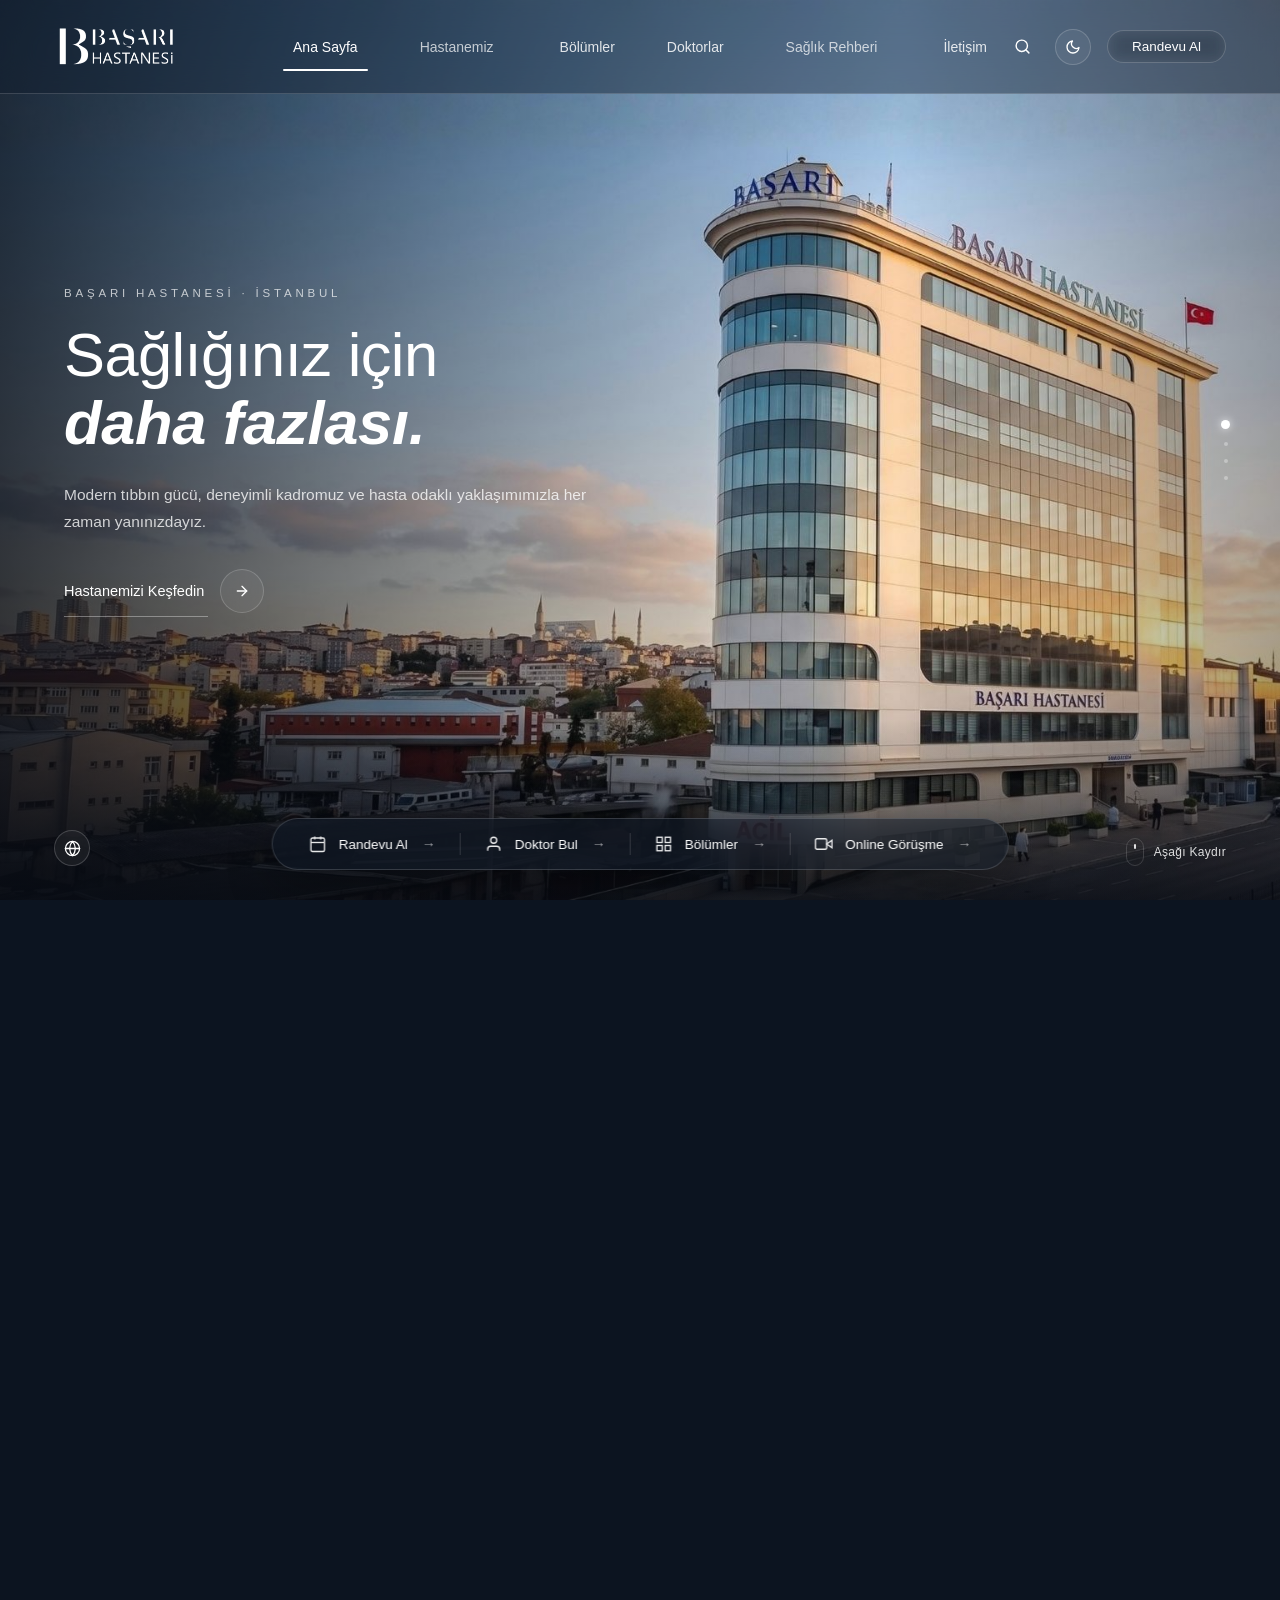
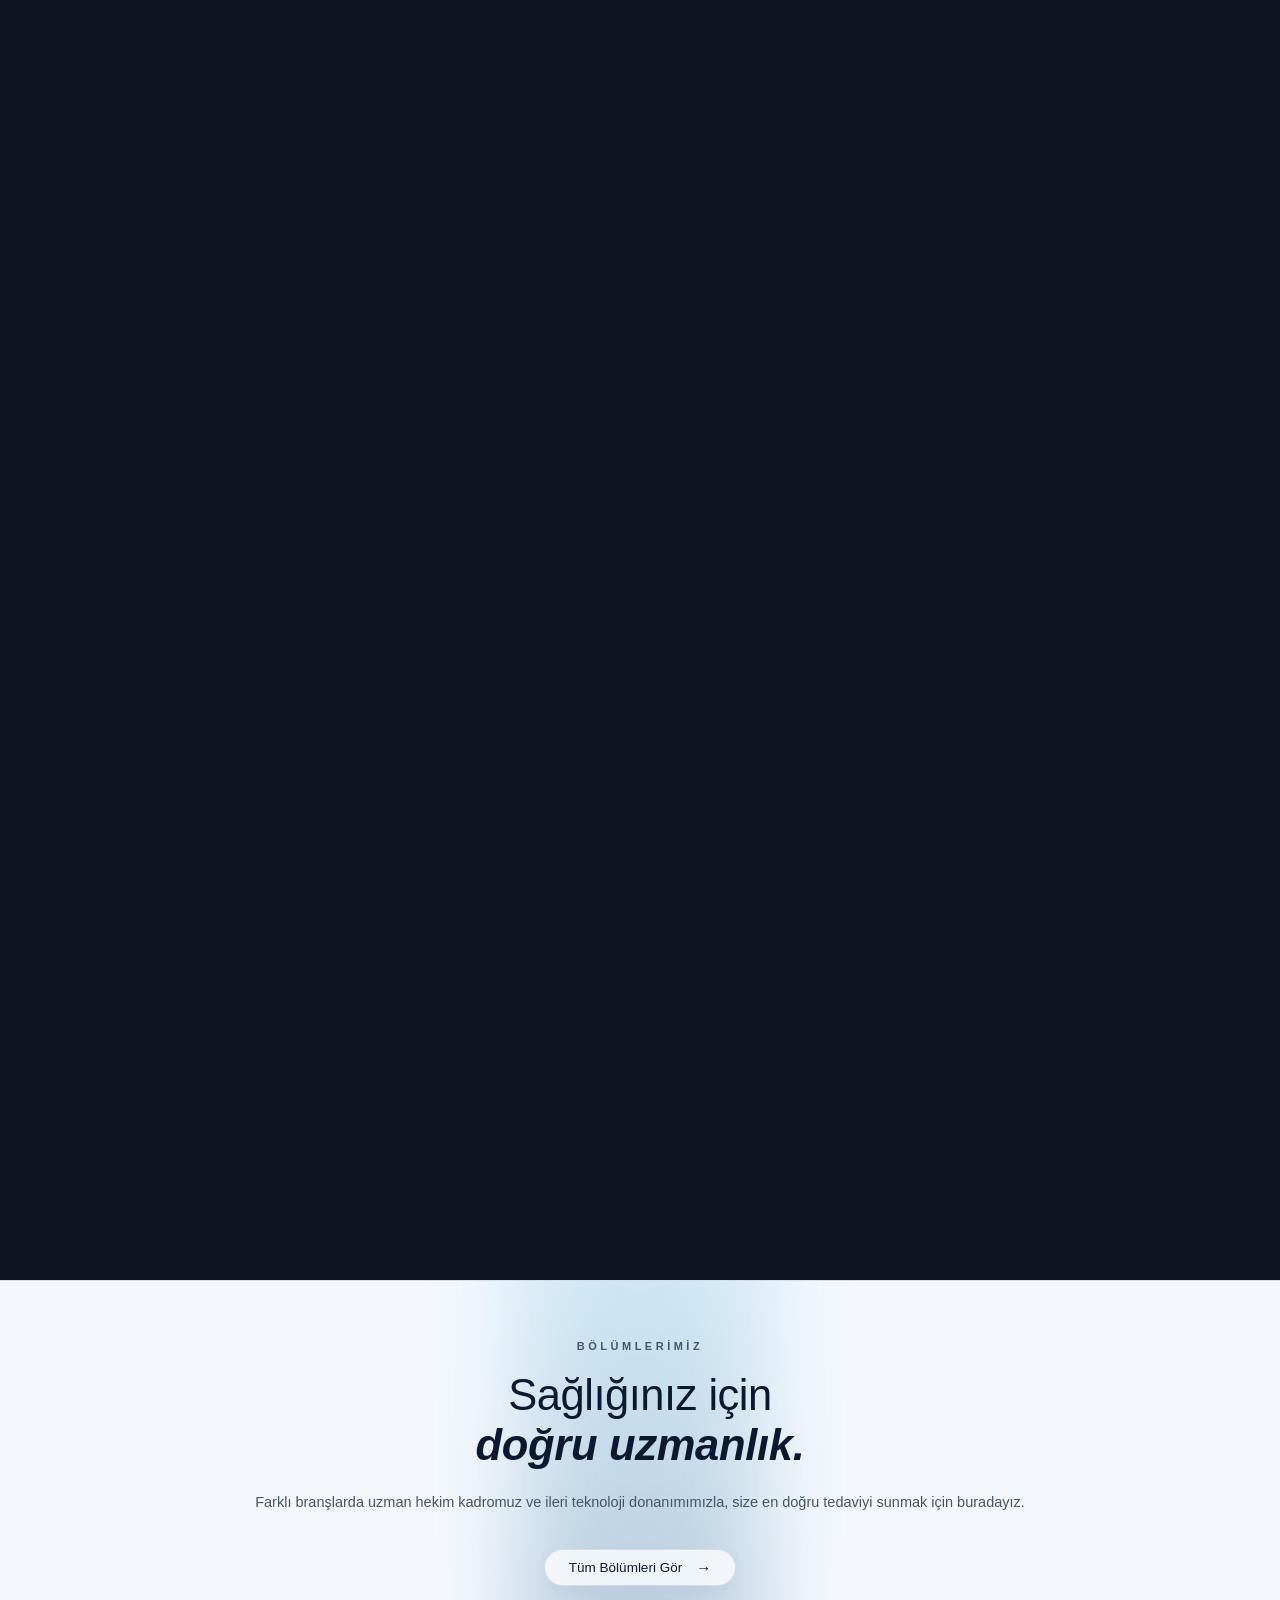
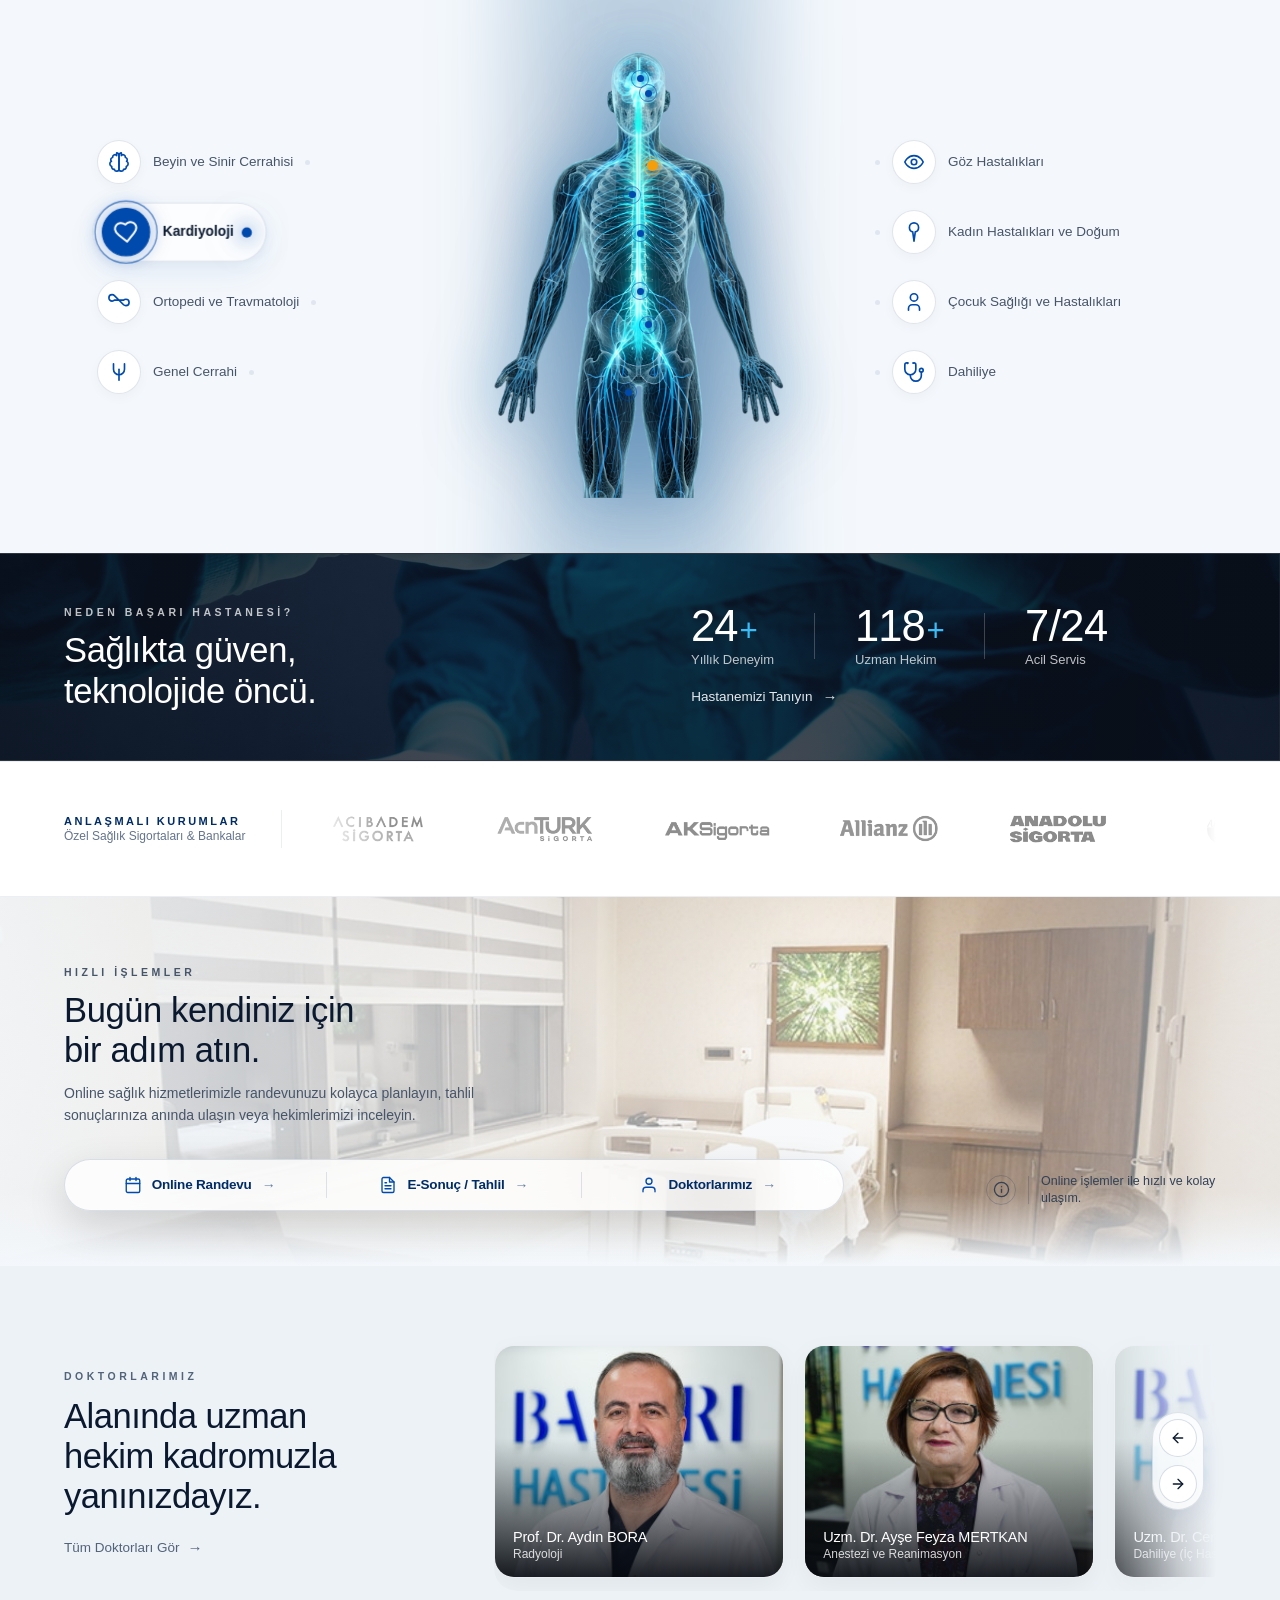
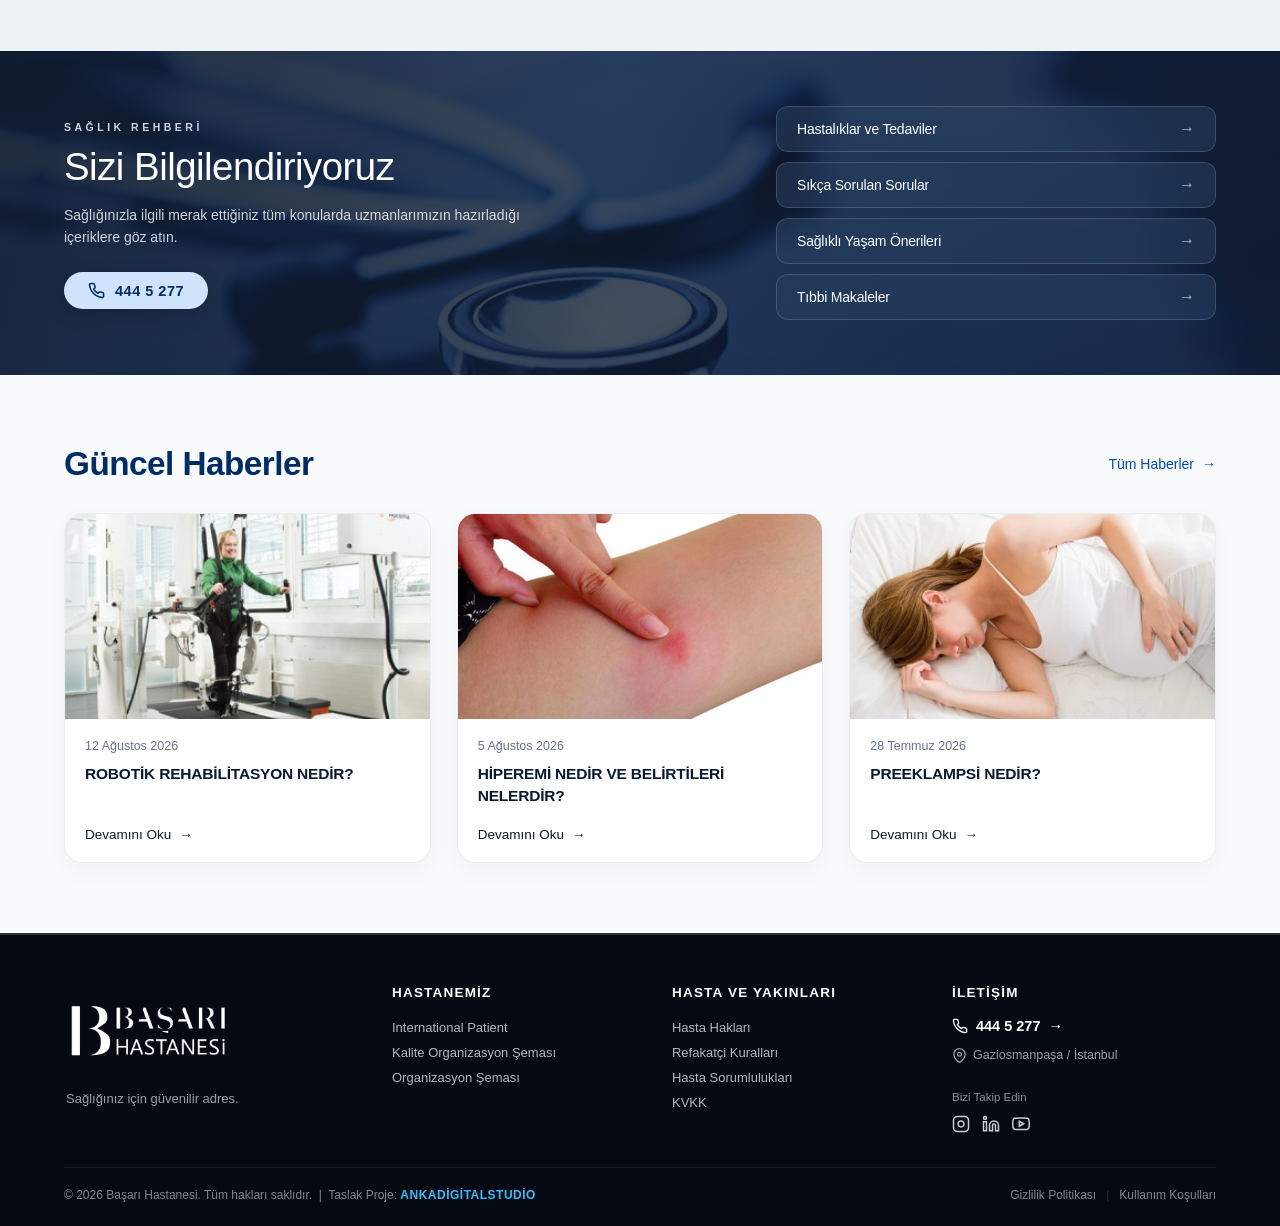
==== commit d817f062: "Add files via upload" ====
--- a/index.html
+++ b/index.html
@@ -933,7 +933,7 @@
         <div class="footer-col">
           <h4 class="footer-col-title">HASTANEMİZ</h4>
           <ul class="footer-sub-links">
-            <li><a href="#international">International Patient</a></li>
+            <li><a href="https://www.basarihospital.com/">International Patient</a></li>
             <li><a href="#kalite">Kalite Organizasyon Şeması</a></li>
             <li><a href="#organizasyon">Organizasyon Şeması</a></li>
           </ul>
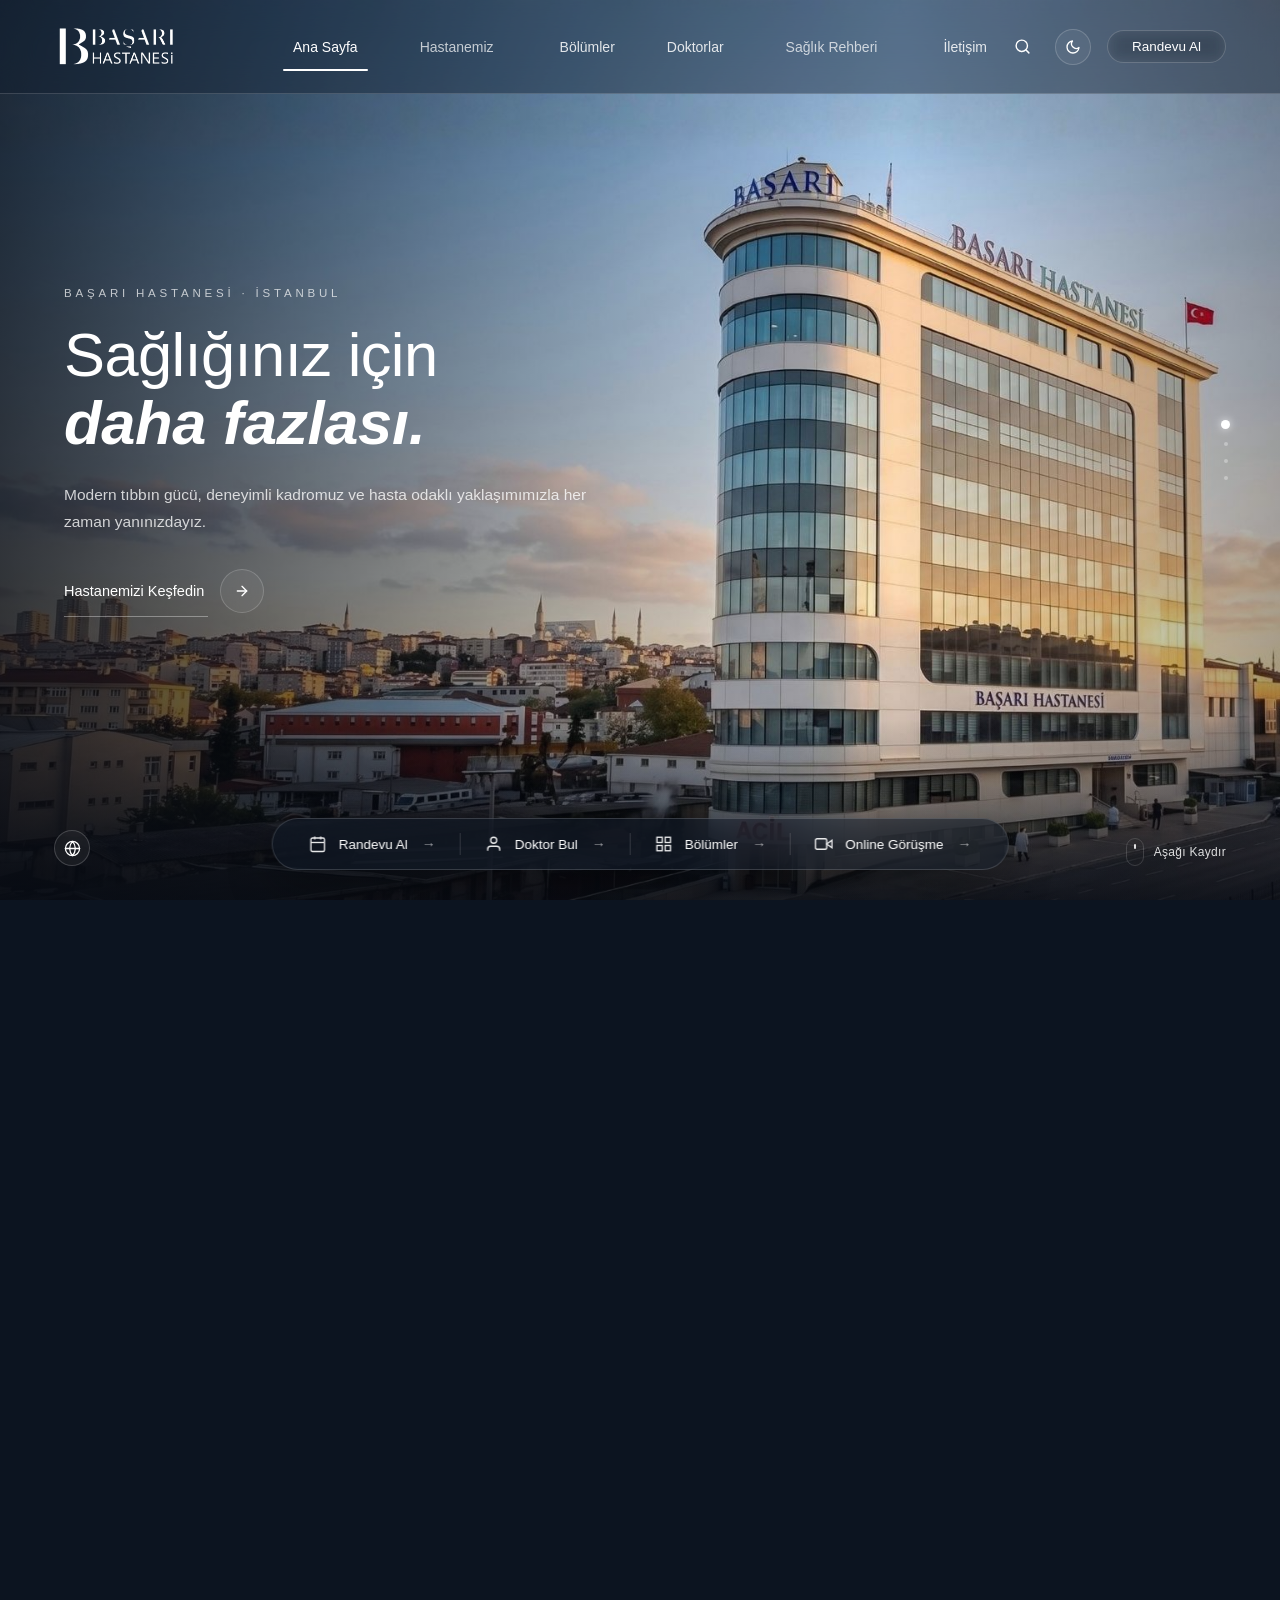
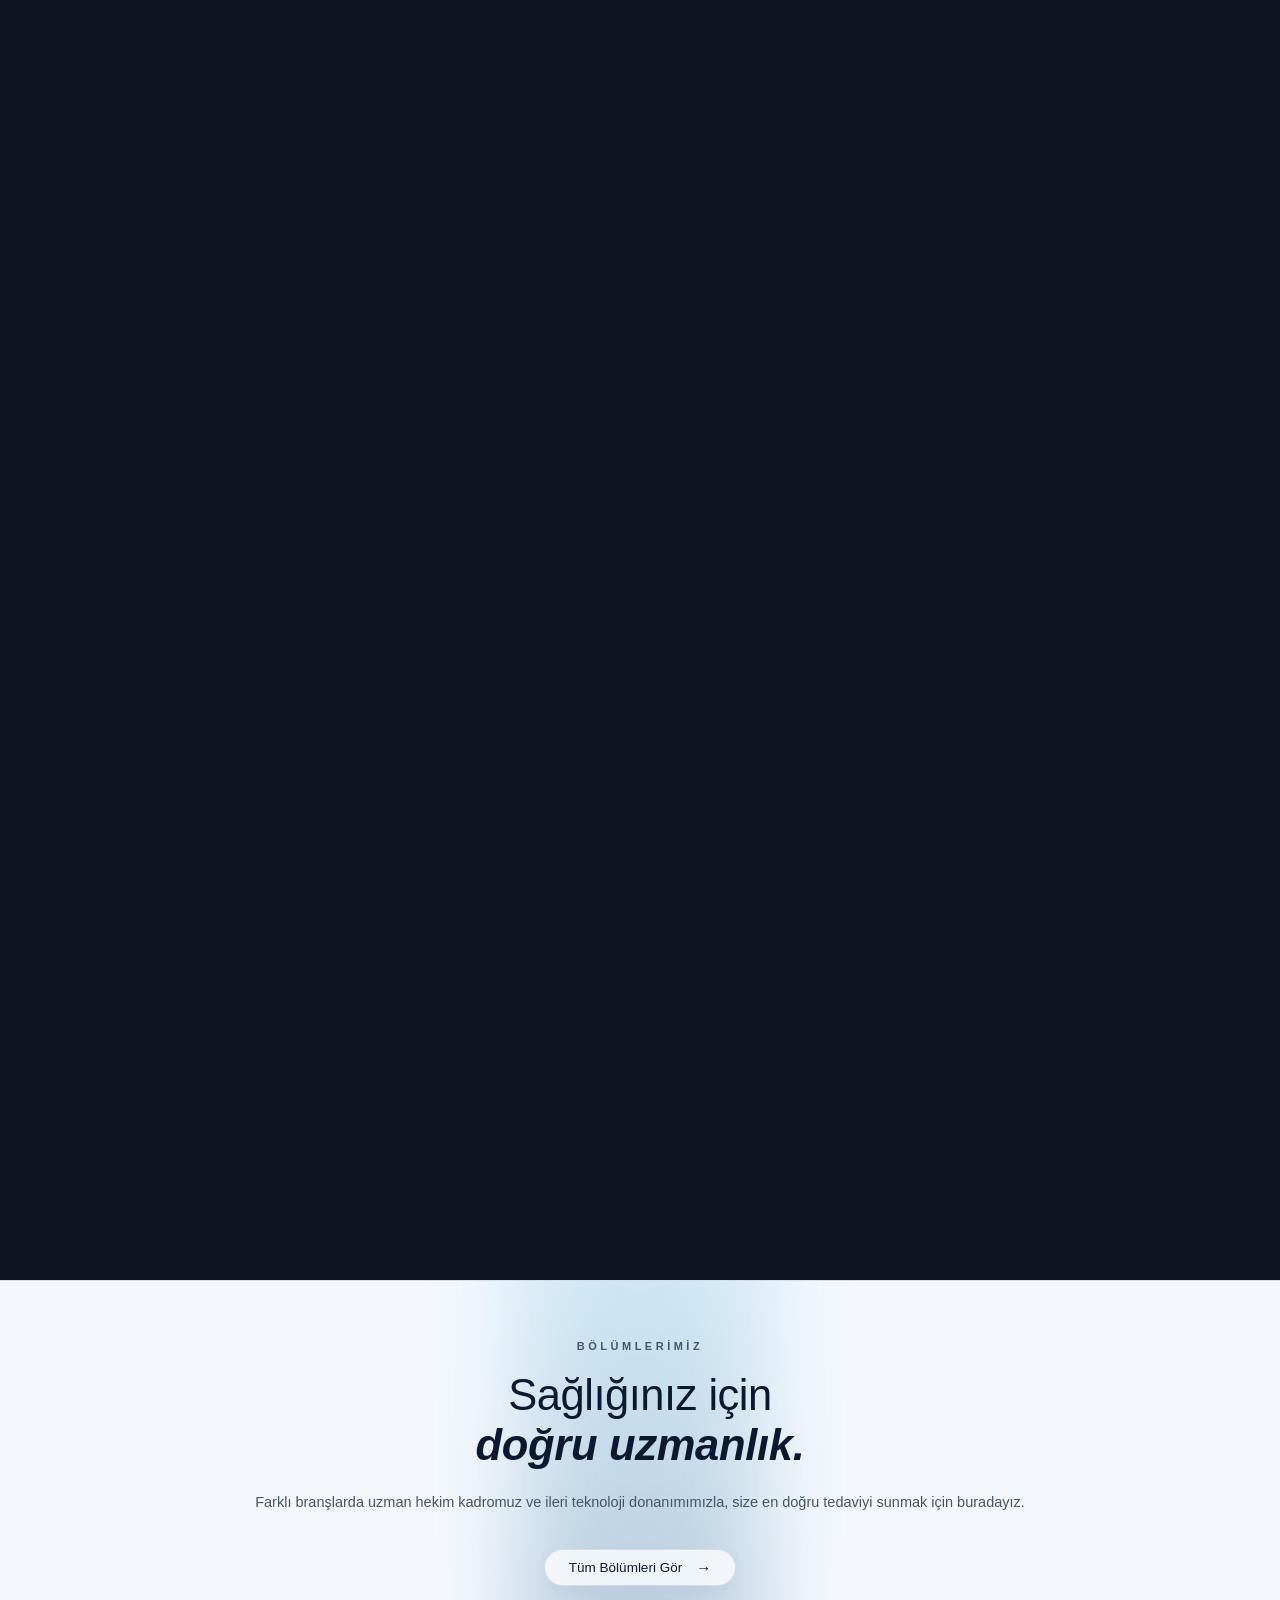
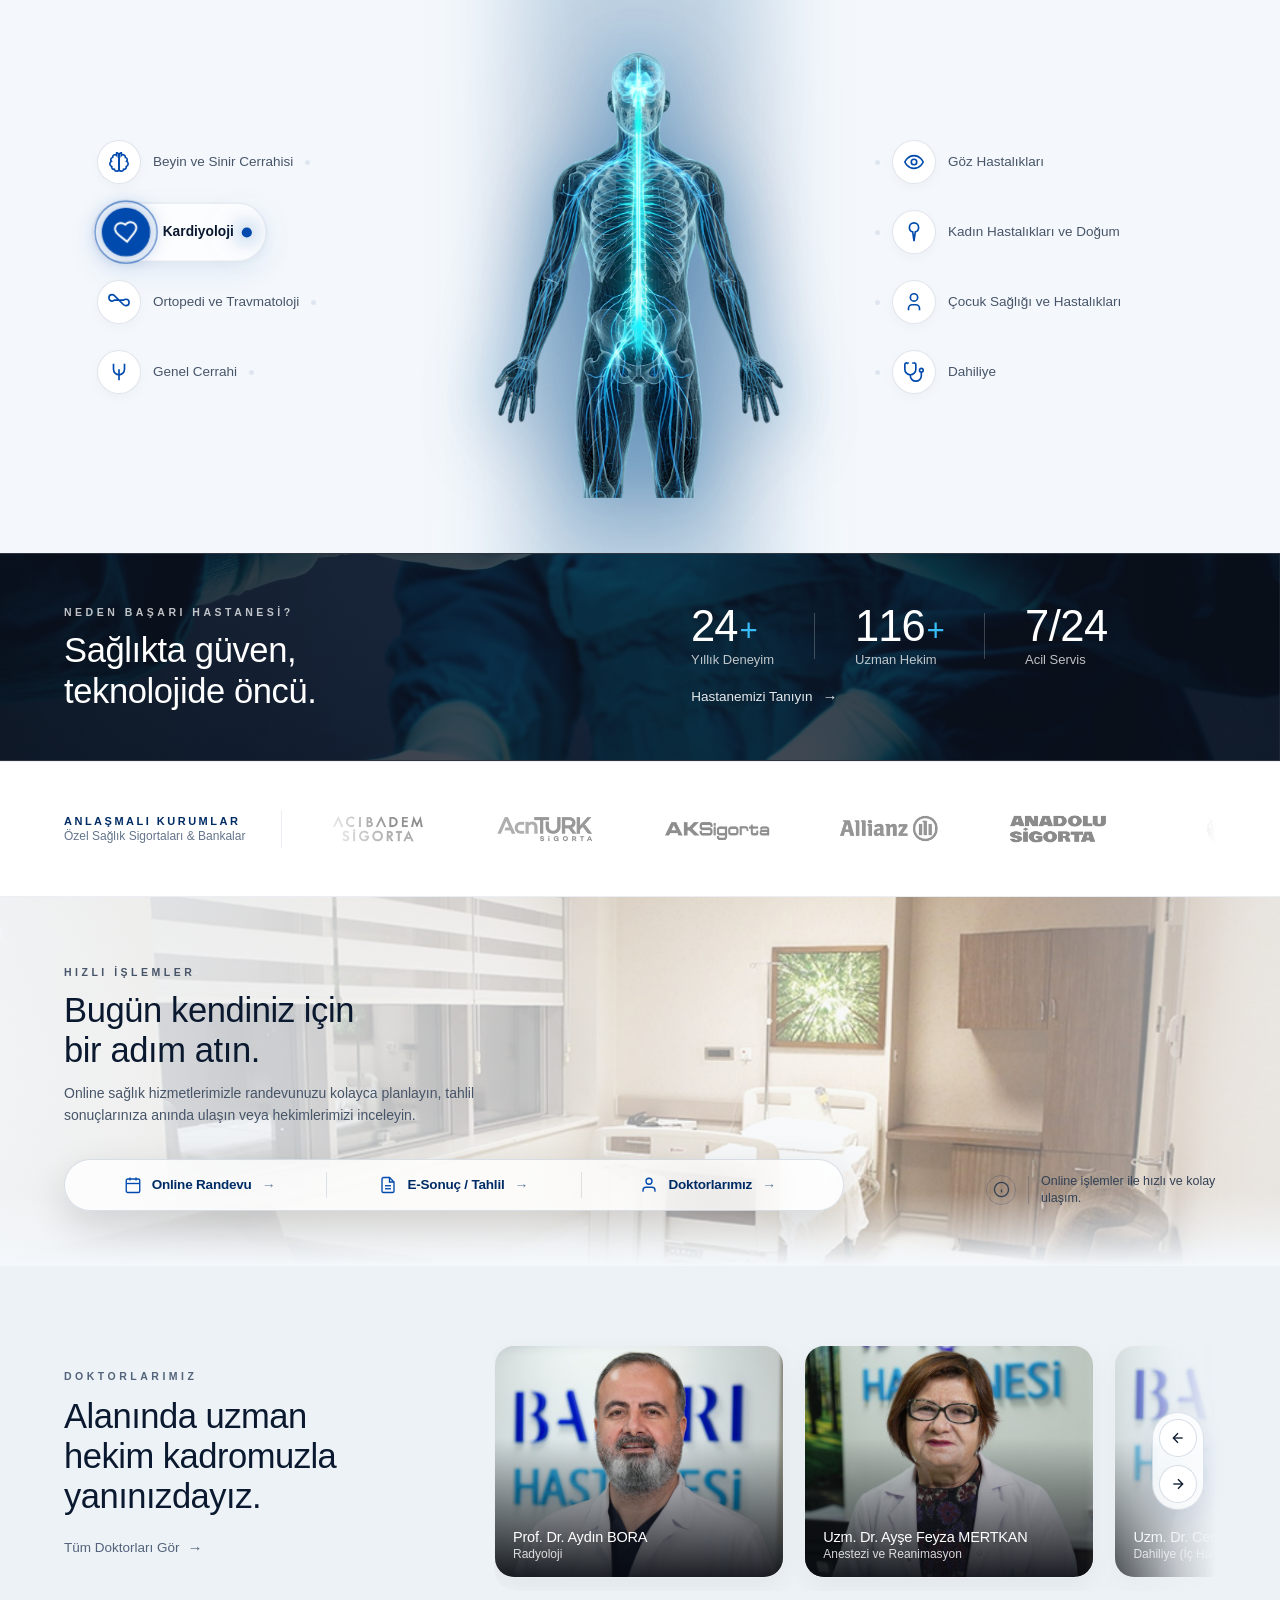
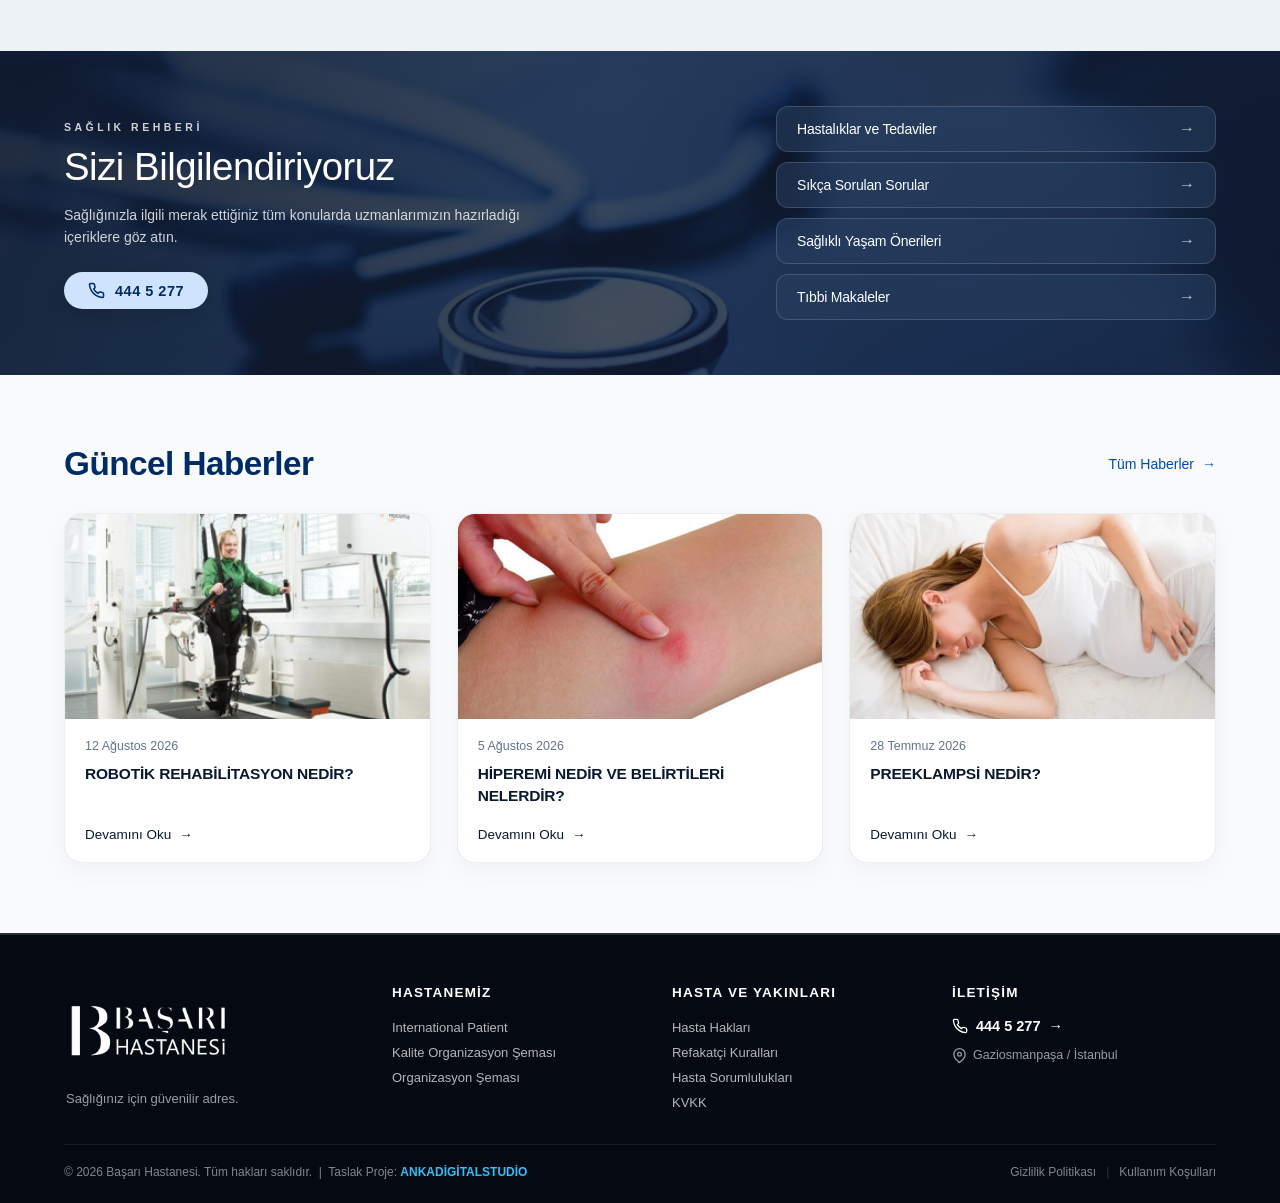
==== commit 4f43020c: "Add files via upload" ====
--- a/index.html
+++ b/index.html
@@ -15,25 +15,25 @@
 </head>
 <body>
 
-  <!-- preloader -->
+  <!-- Preloader -->
   <div class="site-preloader" id="sitePreloader">
     <div class="glass-loader-circle"></div>
   </div>
 
-  <!--HEADER-->
+  <!-- HEADER -->
   <header class="header" id="siteHeader">
     <div class="header-container">
       
-      <!-- Sol: Büyütülmüş Logo -->
+      <!-- Logo -->
       <a href="#" class="logo-wrap">
         <img src="img/logo.png" alt="Başarı Hastanesi" class="site-logo logo-dark-mode">
         <img src="img/logo.png" alt="Başarı Hastanesi" class="site-logo logo-light-mode">
       </a>
 
+      <!-- Navigasyon / Mobil Drawer Menü -->
       <nav class="nav-menu" id="mainNav">
         <a href="#hero" class="nav-link active" data-i18n="nav_home">Ana Sayfa</a>
 
-        <!-- HASTANEMİZ DROPDOWN -->
         <div class="nav-item-dropdown">
           <a href="hastanemiz.html" class="nav-link" data-i18n="nav_hospital">Hastanemiz</a>
           <div class="mega-dropdown-panel simple-dropdown">
@@ -50,7 +50,6 @@
         <a href="#bolumler" class="nav-link" data-i18n="nav_departments">Bölümler</a>
         <a href="doktorlar.html" class="nav-link" data-i18n="nav_doctors">Doktorlar</a>
 
-        <!-- SAĞLIK REHBERİ DROPDOWN -->
         <div class="nav-item-dropdown">
           <a href="#rehber" class="nav-link" data-i18n="nav_guide">Sağlık Rehberi</a>
           <div class="mega-dropdown-panel simple-dropdown">
@@ -65,7 +64,7 @@
         <a href="iletisim.html" class="nav-link" data-i18n="nav_contact">İletişim</a>
       </nav>
 
-      
+      <!-- Header Eylemleri -->
       <div class="header-actions">
         <button class="icon-btn search-btn" id="searchBtn" aria-label="Arama">
           <svg width="17" height="17" viewBox="0 0 24 24" fill="none" stroke="currentColor" stroke-width="2" stroke-linecap="round" stroke-linejoin="round">
@@ -93,7 +92,6 @@
           </div>
         </button>
 
-       
         <a href="randevu.html" class="btn-appointment" data-i18n="btn_appointment">Randevu Al</a>
 
         <button class="mobile-toggle" id="mobileToggle" aria-label="Menü">
@@ -104,37 +102,30 @@
     </div>
   </header>
 
-  <!-- HERO -->
+  <!-- HERO SECTION -->
   <div class="hero-wrapper" id="heroWrapper">
     <div class="hero-sticky-stage" id="hero">
       
-     
       <div class="hero-bg-container">
-      
         <div class="hero-slide-bg active" data-index="0">
           <div class="bg-layer bg-theme-aware"></div>
           <div class="hero-overlay"></div>
         </div>
-       
         <div class="hero-slide-bg" data-index="1">
           <div class="bg-layer" style="background-image: url('img/hero-bg-2.jpg');"></div>
           <div class="hero-overlay"></div>
         </div>
-     
         <div class="hero-slide-bg" data-index="2">
           <div class="bg-layer" style="background-image: url('img/hero-bg-3.jpg');"></div>
           <div class="hero-overlay"></div>
         </div>
-       
         <div class="hero-slide-bg" data-index="3">
           <div class="bg-layer" style="background-image: url('img/hero-bg-4.png');"></div>
           <div class="hero-overlay"></div>
         </div>
       </div>
 
-     
       <div class="hero-content-container">
-        
         <div class="text-slide active" data-index="0">
           <span class="sub-badge" data-i18n="hero_badge_1">BAŞARI HASTANESİ &nbsp;·&nbsp; İSTANBUL</span>
           <h1 class="hero-title">
@@ -148,7 +139,7 @@
             <a href="hastanemiz.html" class="btn-explore">
               <span data-i18n="btn_discover">Hastanemizi Keşfedin</span>
               <span class="circle-arrow">
-                <svg class="flip-rtl" width="16" height="16" viewBox="0 0 24 24" fill="none" stroke="currentColor" stroke-width="2" stroke-linecap="round" stroke-linejoin="round">
+                <svg width="16" height="16" viewBox="0 0 24 24" fill="none" stroke="currentColor" stroke-width="2" stroke-linecap="round" stroke-linejoin="round">
                   <line x1="5" y1="12" x2="19" y2="12"></line>
                   <polyline points="12 5 19 12 12 19"></polyline>
                 </svg>
@@ -170,7 +161,7 @@
             <a href="#hastanemiz" class="btn-explore">
               <span data-i18n="btn_discover">Hastanemizi Keşfedin</span>
               <span class="circle-arrow">
-                <svg class="flip-rtl" width="16" height="16" viewBox="0 0 24 24" fill="none" stroke="currentColor" stroke-width="2" stroke-linecap="round" stroke-linejoin="round">
+                <svg width="16" height="16" viewBox="0 0 24 24" fill="none" stroke="currentColor" stroke-width="2" stroke-linecap="round" stroke-linejoin="round">
                   <line x1="5" y1="12" x2="19" y2="12"></line>
                   <polyline points="12 5 19 12 12 19"></polyline>
                 </svg>
@@ -192,7 +183,7 @@
             <a href="#hastanemiz" class="btn-explore">
               <span data-i18n="btn_discover">Hastanemizi Keşfedin</span>
               <span class="circle-arrow">
-                <svg class="flip-rtl" width="16" height="16" viewBox="0 0 24 24" fill="none" stroke="currentColor" stroke-width="2" stroke-linecap="round" stroke-linejoin="round">
+                <svg width="16" height="16" viewBox="0 0 24 24" fill="none" stroke="currentColor" stroke-width="2" stroke-linecap="round" stroke-linejoin="round">
                   <line x1="5" y1="12" x2="19" y2="12"></line>
                   <polyline points="12 5 19 12 12 19"></polyline>
                 </svg>
@@ -214,7 +205,7 @@
             <a href="#hastanemiz" class="btn-explore">
               <span data-i18n="btn_discover">Hastanemizi Keşfedin</span>
               <span class="circle-arrow">
-                <svg class="flip-rtl" width="16" height="16" viewBox="0 0 24 24" fill="none" stroke="currentColor" stroke-width="2" stroke-linecap="round" stroke-linejoin="round">
+                <svg width="16" height="16" viewBox="0 0 24 24" fill="none" stroke="currentColor" stroke-width="2" stroke-linecap="round" stroke-linejoin="round">
                   <line x1="5" y1="12" x2="19" y2="12"></line>
                   <polyline points="12 5 19 12 12 19"></polyline>
                 </svg>
@@ -222,10 +213,9 @@
             </a>
           </div>
         </div>
-
-      </div>
-
-      <!-- NOKTALAR -->
+      </div>
+
+      <!-- Slayt Noktaları -->
       <div class="hero-dots-nav" id="glowDotsTracker">
         <button class="micro-dot active" data-slide="0" aria-label="Slayt 1"></button>
         <button class="micro-dot" data-slide="1" aria-label="Slayt 2"></button>
@@ -233,7 +223,7 @@
         <button class="micro-dot" data-slide="3" aria-label="Slayt 4"></button>
       </div>
 
-      
+      <!-- Hızlı Erişim Dock -->
       <div class="quick-access-dock" id="hizli-menu">
         <a href="randevu.html" class="dock-item">
           <div class="dock-icon">
@@ -290,7 +280,7 @@
         </a>
       </div>
 
-      <!-- TRANSLATE -->
+      <!-- Dil Seçimi (Sol Alt) -->
       <div class="hero-bottom-left-lang">
         <div class="corner-lang-dropdown">
           <button class="corner-lang-btn" id="cornerLangBtn" aria-label="Language / Dil Seçimi">
@@ -310,7 +300,7 @@
         </div>
       </div>
 
-      
+      <!-- Scroll Aşağı (Sağ Alt) -->
       <div class="hero-bottom-right-scroll" id="scrollDownBtn">
         <div class="mouse-icon">
           <span class="wheel"></span>
@@ -321,7 +311,7 @@
     </div>
   </div>
 
-  
+  <!-- Arama Modalı -->
   <div class="search-modal" id="searchModal">
     <div class="search-backdrop" id="modalCloseBackdrop"></div>
     <div class="search-box">
@@ -333,11 +323,9 @@
     </div>
   </div>
 
-  <!-- HUMAN BODY -->
+  <!-- BÖLÜMLERİMİZ (ANATOMİ) -->
   <section class="departments-section" id="bolumler">
     <div class="dept-container">
-      
-      <!-- Sol Alan: Başlık & Açıklama -->
       <div class="dept-intro-col">
         <span class="dept-badge" data-i18n="dept_badge">BÖLÜMLERİMİZ</span>
         <h2 class="dept-title">
@@ -355,189 +343,98 @@
         </div>
       </div>
 
-      
       <div class="dept-interactive-stage">
-        
-        
         <div class="dept-list-col dept-col-left">
-          
-          <!-- 1. Beyin ve Sinir Cerrahisi -->
           <div class="dept-card" data-target="brain">
             <div class="dept-icon-circle">
-              <!-- Beyin İkonu -->
-              <svg width="22" height="22" viewBox="0 0 24 24" fill="none" stroke="currentColor" stroke-width="1.8" stroke-linecap="round" stroke-linejoin="round">
-                <path d="M9.5 2A2.5 2.5 0 0 1 12 4.5v15a2.5 2.5 0 0 1-4.96.44 2.5 2.5 0 0 1-2.96-3.08 3 3 0 0 1-.34-5.58 2.5 2.5 0 0 1 1.32-4.24 2.5 2.5 0 0 1 4.44-2.04z"></path>
-                <path d="M14.5 2A2.5 2.5 0 0 0 12 4.5v15a2.5 2.5 0 0 0 4.96.44 2.5 2.5 0 0 0 2.96-3.08 3 3 0 0 0 .34-5.58 2.5 2.5 0 0 0-1.32-4.24 2.5 2.5 0 0 0-4.44-2.04z"></path>
-              </svg>
+              <svg width="22" height="22" viewBox="0 0 24 24" fill="none" stroke="currentColor" stroke-width="1.8"><path d="M9.5 2A2.5 2.5 0 0 1 12 4.5v15a2.5 2.5 0 0 1-4.96.44 2.5 2.5 0 0 1-2.96-3.08 3 3 0 0 1-.34-5.58 2.5 2.5 0 0 1 1.32-4.24 2.5 2.5 0 0 1 4.44-2.04z"></path><path d="M14.5 2A2.5 2.5 0 0 0 12 4.5v15a2.5 2.5 0 0 0 4.96.44 2.5 2.5 0 0 0 2.96-3.08 3 3 0 0 0 .34-5.58 2.5 2.5 0 0 0-1.32-4.24 2.5 2.5 0 0 0-4.44-2.04z"></path></svg>
             </div>
             <span class="dept-name" data-i18n="dept_brain">Beyin ve Sinir Cerrahisi</span>
             <span class="dept-connector-dot"></span>
           </div>
 
-          <!-- 2. Kardiyoloji -->
           <div class="dept-card" data-target="heart">
             <div class="dept-icon-circle">
-              <!-- Kalp İkonu -->
-              <svg width="22" height="22" viewBox="0 0 24 24" fill="none" stroke="currentColor" stroke-width="1.8" stroke-linecap="round" stroke-linejoin="round">
-                <path d="M19 14c1.49-1.46 3-3.21 3-5.5A5.5 5.5 0 0 0 16.5 3c-1.76 0-3 .5-4.5 2-1.5-1.5-2.74-2-4.5-2A5.5 5.5 0 0 0 2 8.5c0 2.3 1.5 4.05 3 5.5l7 7Z"></path>
-              </svg>
+              <svg width="22" height="22" viewBox="0 0 24 24" fill="none" stroke="currentColor" stroke-width="1.8"><path d="M19 14c1.49-1.46 3-3.21 3-5.5A5.5 5.5 0 0 0 16.5 3c-1.76 0-3 .5-4.5 2-1.5-1.5-2.74-2-4.5-2A5.5 5.5 0 0 0 2 8.5c0 2.3 1.5 4.05 3 5.5l7 7Z"></path></svg>
             </div>
             <span class="dept-name" data-i18n="dept_cardio">Kardiyoloji</span>
             <span class="dept-connector-dot"></span>
           </div>
 
-          <!-- 3. Ortopedi ve Travmatoloji -->
           <div class="dept-card" data-target="ortho">
             <div class="dept-icon-circle">
-              <!-- Eklem / Kemik İkonu -->
-              <svg width="22" height="22" viewBox="0 0 24 24" fill="none" stroke="currentColor" stroke-width="1.8" stroke-linecap="round" stroke-linejoin="round">
-                <path d="M17 10c.7-.7 1.6-1 2.5-1a3.5 3.5 0 0 1 0 7c-.9 0-1.8-.3-2.5-1l-10-10C6.3 4.3 5.4 4 4.5 4A3.5 3.5 0 0 0 4.5 11c.9 0 1.8-.3 2.5-1z"></path>
-              </svg>
+              <svg width="22" height="22" viewBox="0 0 24 24" fill="none" stroke="currentColor" stroke-width="1.8"><path d="M17 10c.7-.7 1.6-1 2.5-1a3.5 3.5 0 0 1 0 7c-.9 0-1.8-.3-2.5-1l-10-10C6.3 4.3 5.4 4 4.5 4A3.5 3.5 0 0 0 4.5 11c.9 0 1.8-.3 2.5-1z"></path></svg>
             </div>
             <span class="dept-name" data-i18n="dept_ortho">Ortopedi ve Travmatoloji</span>
             <span class="dept-connector-dot"></span>
           </div>
 
-          <!-- 4. Genel Cerrahi -->
           <div class="dept-card" data-target="surgery">
             <div class="dept-icon-circle">
-              <!-- Mide / Cerrahi İkonu -->
-              <svg width="22" height="22" viewBox="0 0 24 24" fill="none" stroke="currentColor" stroke-width="1.8" stroke-linecap="round" stroke-linejoin="round">
-                <path d="M6 3v6a6 6 0 0 0 12 0V3"></path>
-                <line x1="12" y1="9" x2="12" y2="21"></line>
-              </svg>
+              <svg width="22" height="22" viewBox="0 0 24 24" fill="none" stroke="currentColor" stroke-width="1.8"><path d="M6 3v6a6 6 0 0 0 12 0V3"></path><line x1="12" y1="9" x2="12" y2="21"></line></svg>
             </div>
             <span class="dept-name" data-i18n="dept_surgery">Genel Cerrahi</span>
             <span class="dept-connector-dot"></span>
           </div>
-
-        </div>
-
-        <!-- Orta Alan: İnteraktif İnsan Vücudu Modeli & Organ Hotspot'ları -->
+        </div>
+
         <div class="dept-body-model-wrap">
-          <!-- Vücut Görseli -->
           <img src="img/human-body.png" alt="İnsan Anatomisi" class="human-body-img">
-
-          <!-- Vücut Üzerindeki İnteraktif Işık Noktaları (Organ Hotspots) -->
-          <!-- Beyin -->
-          <div class="body-hotspot hotspot-brain" data-dept="brain" title="Beyin ve Sinir Cerrahisi">
-            <span class="hotspot-core"></span>
-            <span class="hotspot-pulse"></span>
-          </div>
-          <!-- Göz -->
-          <div class="body-hotspot hotspot-eye" data-dept="eye" title="Göz Hastalıkları">
-            <span class="hotspot-core"></span>
-            <span class="hotspot-pulse"></span>
-          </div>
-          <!-- Kalp -->
-          <div class="body-hotspot hotspot-heart" data-dept="heart" title="Kardiyoloji">
-            <span class="hotspot-core"></span>
-            <span class="hotspot-pulse"></span>
-          </div>
-          <!-- Göğüs / Dahiliye -->
-          <div class="body-hotspot hotspot-internal" data-dept="internal" title="Dahiliye">
-            <span class="hotspot-core"></span>
-            <span class="hotspot-pulse"></span>
-          </div>
-          <!-- Mide / Genel Cerrahi -->
-          <div class="body-hotspot hotspot-surgery" data-dept="surgery" title="Genel Cerrahi">
-            <span class="hotspot-core"></span>
-            <span class="hotspot-pulse"></span>
-          </div>
-          <!-- Kadın Doğum -->
-          <div class="body-hotspot hotspot-obgyn" data-dept="obgyn" title="Kadın Hastalıkları ve Doğum">
-            <span class="hotspot-core"></span>
-            <span class="hotspot-pulse"></span>
-          </div>
-          <!-- Ortopedi / Diz / Eklem -->
-          <div class="body-hotspot hotspot-ortho" data-dept="ortho" title="Ortopedi ve Travmatoloji">
-            <span class="hotspot-core"></span>
-            <span class="hotspot-pulse"></span>
-          </div>
-          <!-- Çocuk Sağlığı -->
-          <div class="body-hotspot hotspot-pediatric" data-dept="pediatric" title="Çocuk Sağlığı ve Hastalıkları">
-            <span class="hotspot-core"></span>
-            <span class="hotspot-pulse"></span>
-          </div>
-
-          
+          <div class="body-hotspot hotspot-brain" data-dept="brain"></div>
+          <div class="body-hotspot hotspot-eye" data-dept="eye"></div>
+          <div class="body-hotspot hotspot-heart" data-dept="heart"></div>
+          <div class="body-hotspot hotspot-internal" data-dept="internal"></div>
+          <div class="body-hotspot hotspot-surgery" data-dept="surgery"></div>
+          <div class="body-hotspot hotspot-obgyn" data-dept="obgyn"></div>
+          <div class="body-hotspot hotspot-ortho" data-dept="ortho"></div>
+          <div class="body-hotspot hotspot-pediatric" data-dept="pediatric"></div>
           <div class="body-glow-backdrop"></div>
         </div>
 
-       
         <div class="dept-list-col dept-col-right">
-          
-          <!-- 5. Göz Hastalıkları -->
           <div class="dept-card" data-target="eye">
             <span class="dept-connector-dot"></span>
             <div class="dept-icon-circle">
-              <!-- Göz İkonu -->
-              <svg width="22" height="22" viewBox="0 0 24 24" fill="none" stroke="currentColor" stroke-width="1.8" stroke-linecap="round" stroke-linejoin="round">
-                <path d="M2 12s3-7 10-7 10 7 10 7-3 7-10 7-10-7-10-7Z"></path>
-                <circle cx="12" cy="12" r="3"></circle>
-              </svg>
+              <svg width="22" height="22" viewBox="0 0 24 24" fill="none" stroke="currentColor" stroke-width="1.8"><path d="M2 12s3-7 10-7 10 7 10 7-3 7-10 7-10-7-10-7Z"></path><circle cx="12" cy="12" r="3"></circle></svg>
             </div>
             <span class="dept-name" data-i18n="dept_eye">Göz Hastalıkları</span>
           </div>
 
-          <!-- 6. Kadın Hastalıkları ve Doğum -->
           <div class="dept-card" data-target="obgyn">
             <span class="dept-connector-dot"></span>
             <div class="dept-icon-circle">
-              <!-- Kadın Doğum İkonu -->
-              <svg width="22" height="22" viewBox="0 0 24 24" fill="none" stroke="currentColor" stroke-width="1.8" stroke-linecap="round" stroke-linejoin="round">
-                <path d="M12 2a5 5 0 0 1 5 5c0 2.3-1.5 4.3-3.6 4.9L12 22l-1.4-10.1C8.5 11.3 7 9.3 7 7a5 5 0 0 1 5-5z"></path>
-              </svg>
+              <svg width="22" height="22" viewBox="0 0 24 24" fill="none" stroke="currentColor" stroke-width="1.8"><path d="M12 2a5 5 0 0 1 5 5c0 2.3-1.5 4.3-3.6 4.9L12 22l-1.4-10.1C8.5 11.3 7 9.3 7 7a5 5 0 0 1 5-5z"></path></svg>
             </div>
             <span class="dept-name" data-i18n="dept_obgyn">Kadın Hastalıkları ve Doğum</span>
           </div>
 
-          <!-- 7. Çocuk Sağlığı ve Hastalıkları -->
           <div class="dept-card" data-target="pediatric">
             <span class="dept-connector-dot"></span>
             <div class="dept-icon-circle">
-              <!-- Çocuk / Aile İkonu -->
-              <svg width="22" height="22" viewBox="0 0 24 24" fill="none" stroke="currentColor" stroke-width="1.8" stroke-linecap="round" stroke-linejoin="round">
-                <circle cx="12" cy="7" r="4"></circle>
-                <path d="M6 21v-2a4 4 0 0 1 4-4h4a4 4 0 0 1 4 4v2"></path>
-              </svg>
+              <svg width="22" height="22" viewBox="0 0 24 24" fill="none" stroke="currentColor" stroke-width="1.8"><circle cx="12" cy="7" r="4"></circle><path d="M6 21v-2a4 4 0 0 1 4-4h4a4 4 0 0 1 4 4v2"></path></svg>
             </div>
             <span class="dept-name" data-i18n="dept_pediatric">Çocuk Sağlığı ve Hastalıkları</span>
           </div>
 
-          <!-- 8. Dahiliye -->
           <div class="dept-card" data-target="internal">
             <span class="dept-connector-dot"></span>
             <div class="dept-icon-circle">
-              <!-- Stetoskop İkonu -->
-              <svg width="22" height="22" viewBox="0 0 24 24" fill="none" stroke="currentColor" stroke-width="1.8" stroke-linecap="round" stroke-linejoin="round">
-                <path d="M4.8 2.3A.3.3 0 1 0 5 2H4a2 2 0 0 0-2 2v5a6 6 0 0 0 6 6v0a6 6 0 0 0 6-6V4a2 2 0 0 0-2-2h-1a.2.2 0 1 0 .3.3"></path>
-                <path d="M8 15v1a6 6 0 0 0 6 6v0a6 6 0 0 0 6-6v-4"></path>
-                <circle cx="20" cy="10" r="2"></circle>
-              </svg>
+              <svg width="22" height="22" viewBox="0 0 24 24" fill="none" stroke="currentColor" stroke-width="1.8"><path d="M4.8 2.3A.3.3 0 1 0 5 2H4a2 2 0 0 0-2 2v5a6 6 0 0 0 6 6v0a6 6 0 0 0 6-6V4a2 2 0 0 0-2-2h-1a.2.2 0 1 0 .3.3"></path><path d="M8 15v1a6 6 0 0 0 6 6v0a6 6 0 0 0 6-6v-4"></path><circle cx="20" cy="10" r="2"></circle></svg>
             </div>
             <span class="dept-name" data-i18n="dept_internal">Dahiliye</span>
           </div>
-
-        </div>
-
-      </div>
-
+        </div>
+      </div>
     </div>
   </section>
 
   <!-- NEDEN BAŞARI -->
   <section class="values-section" id="hastanemiz">
-    
-    <!-- Arka Plan Görsel Katmanı & Sinematik Gradyan -->
     <div class="values-bg-container">
       <div class="values-bg-layer" style="background-image: url('img/surgery-bg.jpg');"></div>
       <div class="values-overlay"></div>
     </div>
-
     <div class="values-container">
-      
-      <!-- Sol Taraf: Rozet ve Başlık -->
       <div class="values-left-col">
         <span class="values-badge" data-i18n="val_badge">NEDEN BAŞARI HASTANESİ?</span>
         <h2 class="values-title">
@@ -545,122 +442,65 @@
           <span class="title-regular" data-i18n="val_title_line2">teknolojide öncü.</span>
         </h2>
       </div>
-
-      <!-- Sağ Taraf: Kompakt İstatistikler & Link -->
       <div class="values-right-col">
-        
-        <!-- İstatistik Sayacı Sırası -->
         <div class="values-stats-grid">
-          
-          <!-- 1. İstatistik (25+) -->
           <div class="stat-item">
-            <div class="stat-number">
-              <span class="counter" data-target="25">0</span><span class="stat-suffix">+</span>
-            </div>
+            <div class="stat-number"><span class="counter" data-target="25">0</span><span class="stat-suffix">+</span></div>
             <div class="stat-label" data-i18n="val_stat_1">Yıllık Deneyim</div>
           </div>
-
           <div class="stat-divider"></div>
-
-          <!-- 2. İstatistik (120+) -->
           <div class="stat-item">
-            <div class="stat-number">
-              <span class="counter" data-target="120">0</span><span class="stat-suffix">+</span>
-            </div>
+            <div class="stat-number"><span class="counter" data-target="120">0</span><span class="stat-suffix">+</span></div>
             <div class="stat-label" data-i18n="val_stat_2">Uzman Hekim</div>
           </div>
-
           <div class="stat-divider"></div>
-
-          <!-- 3. İstatistik (7/24) -->
           <div class="stat-item stat-item-pulse">
             <div class="stat-number stat-247">7/24</div>
             <div class="stat-label" data-i18n="val_stat_3">Acil Servis</div>
           </div>
-
-        </div>
-
-        <!-- Alt Kısım: Hastanemizi Tanıyın Butonu -->
+        </div>
         <div class="values-link-wrap">
           <a href="#about-hospital" class="values-explore-link">
             <span data-i18n="val_link_about">Hastanemizi Tanıyın</span>
             <span class="values-link-arrow">→</span>
           </a>
         </div>
-
-      </div>
-
+      </div>
     </div>
   </section>
 
-  <!-- ANLAŞMALI KURUML -->
+  <!-- ANLAŞMALI KURUMLAR -->
   <section class="partners-section" id="anlasmali-kurumlar">
     <div class="partners-container">
-      
-      <!-- Sol Mini Başlık -->
       <div class="partners-label-wrap">
         <span class="partners-badge" data-i18n="partners_badge">ANLAŞMALI KURUMLAR</span>
         <span class="partners-sub" data-i18n="partners_sub">Özel Sağlık Sigortaları & Bankalar</span>
       </div>
-
       <div class="partners-divider"></div>
-
-      <!-- Sonsuz Kayan Logo Şeridi -->
       <div class="partners-marquee-viewport">
         <div class="partners-track">
-          <!-- 1. Grup -->
           <div class="partner-item"><img src="img/anlasmali/1.png" alt="Anlaşmalı Kurum" class="partner-logo"></div>
           <div class="partner-item"><img src="img/anlasmali/2.png" alt="Anlaşmalı Kurum" class="partner-logo"></div>
           <div class="partner-item"><img src="img/anlasmali/3.png" alt="Anlaşmalı Kurum" class="partner-logo"></div>
           <div class="partner-item"><img src="img/anlasmali/4.png" alt="Anlaşmalı Kurum" class="partner-logo"></div>
           <div class="partner-item"><img src="img/anlasmali/5.png" alt="Anlaşmalı Kurum" class="partner-logo"></div>
           <div class="partner-item"><img src="img/anlasmali/6.png" alt="Anlaşmalı Kurum" class="partner-logo"></div>
-
-          <!-- 2. Grup (Sonsuz döngü için kopya) -->
           <div class="partner-item" aria-hidden="true"><img src="img/anlasmali/1.png" alt="" class="partner-logo"></div>
           <div class="partner-item" aria-hidden="true"><img src="img/anlasmali/2.png" alt="" class="partner-logo"></div>
           <div class="partner-item" aria-hidden="true"><img src="img/anlasmali/3.png" alt="" class="partner-logo"></div>
           <div class="partner-item" aria-hidden="true"><img src="img/anlasmali/4.png" alt="" class="partner-logo"></div>
-          <div class="partner-item" aria-hidden="true"><img src="img/anlasmali/5.png" alt="" class="partner-logo"></div>
-          <div class="partner-item" aria-hidden="true"><img src="img/anlasmali/7.png" alt="" class="partner-logo"></div>
-          <div class="partner-item" aria-hidden="true"><img src="img/anlasmali/8.png" alt="" class="partner-logo"></div>
-          <div class="partner-item" aria-hidden="true"><img src="img/anlasmali/9.png" alt="" class="partner-logo"></div>
-          <div class="partner-item" aria-hidden="true"><img src="img/anlasmali/10.png" alt="" class="partner-logo"></div>
-          <div class="partner-item" aria-hidden="true"><img src="img/anlasmali/11.png" alt="" class="partner-logo"></div>
-          <div class="partner-item" aria-hidden="true"><img src="img/anlasmali/12.png" alt="" class="partner-logo"></div>
-          <div class="partner-item" aria-hidden="true"><img src="img/anlasmali/13.png" alt="" class="partner-logo"></div>
-          <div class="partner-item" aria-hidden="true"><img src="img/anlasmali/14.png" alt="" class="partner-logo"></div>
-          <div class="partner-item" aria-hidden="true"><img src="img/anlasmali/15.png" alt="" class="partner-logo"></div>
-          <div class="partner-item" aria-hidden="true"><img src="img/anlasmali/16.png" alt="" class="partner-logo"></div>
-          <div class="partner-item" aria-hidden="true"><img src="img/anlasmali/17.png" alt="" class="partner-logo"></div>
-          <div class="partner-item" aria-hidden="true"><img src="img/anlasmali/18.png" alt="" class="partner-logo"></div>
-          <div class="partner-item" aria-hidden="true"><img src="img/anlasmali/19.png" alt="" class="partner-logo"></div>
-          <div class="partner-item" aria-hidden="true"><img src="img/anlasmali/20.png" alt="" class="partner-logo"></div>
-          <div class="partner-item" aria-hidden="true"><img src="img/anlasmali/21.png" alt="" class="partner-logo"></div>
-          <div class="partner-item" aria-hidden="true"><img src="img/anlasmali/22.png" alt="" class="partner-logo"></div>
-          <div class="partner-item" aria-hidden="true"><img src="img/anlasmali/23.png" alt="" class="partner-logo"></div>
-          <div class="partner-item" aria-hidden="true"><img src="img/anlasmali/24.png" alt="" class="partner-logo"></div>
-          <div class="partner-item" aria-hidden="true"><img src="img/anlasmali/25.png" alt="" class="partner-logo"></div>
-          <div class="partner-item" aria-hidden="true"><img src="img/anlasmali/26.png" alt="" class="partner-logo"></div>
-          <div class="partner-item" aria-hidden="true"><img src="img/anlasmali/27.png" alt="" class="partner-logo"></div>
-        </div>
-      </div>
-
+        </div>
+      </div>
     </div>
   </section>
 
   <!-- HIZLI HİZMET -->
   <section class="appointment-section" id="appointment">
-    
-    <!-- Arka Plan Görsel Katmanı & Sinematik Karartma -->
     <div class="appt-bg-container">
       <div class="appt-bg-layer"></div>
       <div class="appt-overlay"></div>
     </div>
-
     <div class="appt-container">
-      
-      <!-- Sol Üst: Başlık & Açıklama -->
       <div class="appt-intro">
         <span class="appt-badge" data-i18n="appt_badge">HIZLI İŞLEMLER</span>
         <h2 class="appt-title">
@@ -671,190 +511,122 @@
           Online sağlık hizmetlerimizle randevunuzu kolayca planlayın, tahlil sonuçlarınıza anında ulaşın veya hekimlerimizi inceleyin.
         </p>
       </div>
-
       <div class="appt-bottom-row">
-        
-        <!-- Yarı Saydam Lüks E-Hizmet Barı -->
         <div class="appt-glass-bar">
-          
-          <!-- 1. Buton: Online Randevu -->
           <a href="randevu.html" class="appt-service-btn">
             <div class="appt-service-icon">
-              <svg width="18" height="18" viewBox="0 0 24 24" fill="none" stroke="currentColor" stroke-width="1.8" stroke-linecap="round" stroke-linejoin="round">
-                <rect x="3" y="4" width="18" height="18" rx="2" ry="2"></rect>
-                <line x1="16" y1="2" x2="16" y2="6"></line>
-                <line x1="8" y1="2" x2="8" y2="6"></line>
-                <line x1="3" y1="10" x2="21" y2="10"></line>
-              </svg>
+              <svg width="18" height="18" viewBox="0 0 24 24" fill="none" stroke="currentColor" stroke-width="1.8"><rect x="3" y="4" width="18" height="18" rx="2" ry="2"></rect><line x1="16" y1="2" x2="16" y2="6"></line><line x1="8" y1="2" x2="8" y2="6"></line><line x1="3" y1="10" x2="21" y2="10"></line></svg>
             </div>
             <span class="appt-service-text" data-i18n="srv_appointment">Online Randevu</span>
             <span class="appt-service-arrow">→</span>
           </a>
-
           <div class="appt-divider"></div>
-
-          <!-- 2. Buton: E-Sonuç -->
           <a href="#e-sonuc" class="appt-service-btn">
             <div class="appt-service-icon">
-              <svg width="18" height="18" viewBox="0 0 24 24" fill="none" stroke="currentColor" stroke-width="1.8" stroke-linecap="round" stroke-linejoin="round">
-                <path d="M14 2H6a2 2 0 0 0-2 2v16a2 2 0 0 0 2 2h12a2 2 0 0 0 2-2V8z"></path>
-                <polyline points="14 2 14 8 20 8"></polyline>
-                <line x1="16" y1="13" x2="8" y2="13"></line>
-                <line x1="16" y1="17" x2="8" y2="17"></line>
-                <polyline points="10 9 9 9 8 9"></polyline>
-              </svg>
+              <svg width="18" height="18" viewBox="0 0 24 24" fill="none" stroke="currentColor" stroke-width="1.8"><path d="M14 2H6a2 2 0 0 0-2 2v16a2 2 0 0 0 2 2h12a2 2 0 0 0 2-2V8z"></path><polyline points="14 2 14 8 20 8"></polyline><line x1="16" y1="13" x2="8" y2="13"></line><line x1="16" y1="17" x2="8" y2="17"></line></svg>
             </div>
             <span class="appt-service-text" data-i18n="srv_results">E-Sonuç / Tahlil</span>
             <span class="appt-service-arrow">→</span>
           </a>
-
           <div class="appt-divider"></div>
-
-          <!-- 3. Buton: Doktorlarımız -->
           <a href="#doktorlar" class="appt-service-btn">
             <div class="appt-service-icon">
-              <svg width="18" height="18" viewBox="0 0 24 24" fill="none" stroke="currentColor" stroke-width="1.8" stroke-linecap="round" stroke-linejoin="round">
-                <path d="M20 21v-2a4 4 0 0 0-4-4H8a4 4 0 0 0-4 4v2"></path>
-                <circle cx="12" cy="7" r="4"></circle>
-              </svg>
+              <svg width="18" height="18" viewBox="0 0 24 24" fill="none" stroke="currentColor" stroke-width="1.8"><path d="M20 21v-2a4 4 0 0 0-4-4H8a4 4 0 0 0-4 4v2"></path><circle cx="12" cy="7" r="4"></circle></svg>
             </div>
             <span class="appt-service-text" data-i18n="srv_doctors">Doktorlarımız</span>
             <span class="appt-service-arrow">→</span>
           </a>
-
-        </div>
-
-        <!-- Sağ Taraf: Mikro Bilgi Rozeti -->
+        </div>
         <div class="appt-info-badge">
           <div class="appt-info-icon">
-            <svg width="17" height="17" viewBox="0 0 24 24" fill="none" stroke="currentColor" stroke-width="1.8" stroke-linecap="round" stroke-linejoin="round">
-              <circle cx="12" cy="12" r="10"></circle>
-              <line x1="12" y1="16" x2="12" y2="12"></line>
-              <line x1="12" y1="8" x2="12.01" y2="8"></line>
-            </svg>
+            <svg width="17" height="17" viewBox="0 0 24 24" fill="none" stroke="currentColor" stroke-width="1.8"><circle cx="12" cy="12" r="10"></circle><line x1="12" y1="16" x2="12" y2="12"></line><line x1="12" y1="8" x2="12.01" y2="8"></line></svg>
           </div>
           <div class="appt-info-divider"></div>
-          <p class="appt-info-text" data-i18n="appt_info_badge">
-            Online işlemler ile hızlı ve kolay ulaşım.
-          </p>
-        </div>
-
-      </div>
-
+          <p class="appt-info-text" data-i18n="appt_info_badge">Online işlemler ile hızlı ve kolay ulaşım.</p>
+        </div>
+      </div>
     </div>
   </section>
 
-<!-- DOKTORLAR -->
-<section class="doctors-section" id="doktorlar">
-  <div class="doctors-container">
-    
-    <!-- Sol Sütun: Başlık & Link -->
-    <div class="doctors-left-col">
-      <span class="doctors-badge" data-i18n="doc_badge">DOKTORLARIMIZ</span>
-      <h2 class="doctors-title">
-        <span class="title-regular" data-i18n="doc_title_line1">Alanında uzman</span>
-        <span class="title-regular" data-i18n="doc_title_line2">hekim kadromuzla</span>
-        <span class="title-regular" data-i18n="doc_title_line3">yanınızdayız.</span>
-      </h2>
-      <div class="doctors-link-wrap">
-        <a href="#all-doctors" class="doctors-all-link">
-          <span data-i18n="doc_all_link">Tüm Doktorları Gör</span>
-          <span class="doc-link-arrow">→</span>
-        </a>
-      </div>
-    </div>
-
-    <!-- Sağ Sütun: Doktor Slider & Çift Yönlü Navigasyon -->
+  <!-- DOKTORLARIMIZ -->
+  <section class="doctors-section" id="doktorlar">
+    <div class="doctors-container">
+      <div class="doctors-left-col">
+        <span class="doctors-badge" data-i18n="doc_badge">DOKTORLARIMIZ</span>
+        <h2 class="doctors-title">
+          <span class="title-regular" data-i18n="doc_title_line1">Alanında uzman</span>
+          <span class="title-regular" data-i18n="doc_title_line2">hekim kadromuzla</span>
+          <span class="title-regular" data-i18n="doc_title_line3">yanınızdayız.</span>
+        </h2>
+        <div class="doctors-link-wrap">
+          <a href="#all-doctors" class="doctors-all-link">
+            <span data-i18n="doc_all_link">Tüm Doktorları Gör</span>
+            <span class="doc-link-arrow">→</span>
+          </a>
+        </div>
+      </div>
       <div class="doctors-right-col">
         <div class="doctors-slider-viewport">
           <div class="doctors-cards-track" id="doctorCardsTrack"></div>
         </div>
-
-        <!-- Slider Navigasyon Kontrolleri (Geri & İleri) -->
         <div class="doctor-slider-nav">
           <button class="doctor-slider-arrow prev" id="doctorPrevBtn" aria-label="Önceki Doktorlar">
-            <svg width="20" height="20" viewBox="0 0 24 24" fill="none" stroke="currentColor" stroke-width="2" stroke-linecap="round" stroke-linejoin="round">
-              <line x1="19" y1="12" x2="5" y2="12"></line>
-              <polyline points="12 19 5 12 12 5"></polyline>
-            </svg>
+            <svg width="20" height="20" viewBox="0 0 24 24" fill="none" stroke="currentColor" stroke-width="2"><line x1="19" y1="12" x2="5" y2="12"></line><polyline points="12 19 5 12 12 5"></polyline></svg>
           </button>
           <button class="doctor-slider-arrow next" id="doctorNextBtn" aria-label="Sonraki Doktorlar">
-            <svg width="20" height="20" viewBox="0 0 24 24" fill="none" stroke="currentColor" stroke-width="2" stroke-linecap="round" stroke-linejoin="round">
-              <line x1="5" y1="12" x2="19" y2="12"></line>
-              <polyline points="12 5 19 12 12 19"></polyline>
-            </svg>
+            <svg width="20" height="20" viewBox="0 0 24 24" fill="none" stroke="currentColor" stroke-width="2"><line x1="5" y1="12" x2="19" y2="12"></line><polyline points="12 5 19 12 12 19"></polyline></svg>
           </button>
         </div>
       </div>
-
-  </div>
-</section>
-
-  <!-- CTA -->
+    </div>
+  </section>
+
+  <!-- SAĞLIK REHBERİ -->
   <section class="guide-section" id="rehber">
-    
-    <!-- Arka Plan Görseli & Gradyan -->
     <div class="guide-bg-container">
       <div class="guide-bg-layer" style="background-image: url('img/cta-bg.jpg');"></div>
       <div class="guide-overlay"></div>
     </div>
-
     <div class="guide-container">
-      
-      <!-- Sol Sütun: Başlık, Açıklama & CTA Buton -->
       <div class="guide-left-col">
         <span class="guide-badge" data-i18n="guide_badge">SAĞLIK REHBERİ</span>
         <h2 class="guide-title" data-i18n="guide_title">Sizi Bilgilendiriyoruz</h2>
-        <p class="guide-desc" data-i18n="guide_desc">
-          Sağlığınızla ilgili merak ettiğiniz tüm konularda uzmanlarımızın hazırladığı içeriklere göz atın.
-        </p>
+        <p class="guide-desc" data-i18n="guide_desc">Sağlığınızla ilgili merak ettiğiniz tüm konularda uzmanlarımızın hazırladığı içeriklere göz atın.</p>
         <div class="guide-cta-wrap">
           <a href="tel:4445277" class="btn-guide-explore">
             <span class="guide-phone-icon">
-              <svg width="17" height="17" viewBox="0 0 24 24" fill="none" stroke="currentColor" stroke-width="2.2" stroke-linecap="round" stroke-linejoin="round">
-                <path d="M22 16.92v3a2 2 0 0 1-2.18 2 19.79 19.79 0 0 1-8.63-3.07 19.5 19.5 0 0 1-6-6 19.79 19.79 0 0 1-3.07-8.67A2 2 0 0 1 4.11 2h3a2 2 0 0 1 2 1.72 12.84 12.84 0 0 0 .7 2.81 2 2 0 0 1-.45 2.11L8.09 9.91a16 16 0 0 0 6 6l1.27-1.27a2 2 0 0 1 2.11-.45 12.84 12.84 0 0 0 2.81.7A2 2 0 0 1 22 16.92z"></path>
-              </svg>
+              <svg width="17" height="17" viewBox="0 0 24 24" fill="none" stroke="currentColor" stroke-width="2.2"><path d="M22 16.92v3a2 2 0 0 1-2.18 2 19.79 19.79 0 0 1-8.63-3.07 19.5 19.5 0 0 1-6-6 19.79 19.79 0 0 1-3.07-8.67A2 2 0 0 1 4.11 2h3a2 2 0 0 1 2 1.72 12.84 12.84 0 0 0 .7 2.81 2 2 0 0 1-.45 2.11L8.09 9.91a16 16 0 0 0 6 6l1.27-1.27a2 2 0 0 1 2.11-.45 12.84 12.84 0 0 0 2.81.7A2 2 0 0 1 22 16.92z"></path></svg>
             </span>
             <span class="guide-phone-number">444 5 277</span>
           </a>
         </div>
       </div>
-
-      <!-- Sağ Sütun: Cam Liste Butonları -->
       <div class="guide-right-col">
         <div class="guide-links-list">
-          
           <a href="#diseases" class="guide-item-card">
             <span class="guide-item-text" data-i18n="guide_link_1">Hastalıklar ve Tedaviler</span>
             <span class="guide-item-arrow">→</span>
           </a>
-
           <a href="#faq" class="guide-item-card">
             <span class="guide-item-text" data-i18n="guide_link_2">Sıkça Sorulan Sorular</span>
             <span class="guide-item-arrow">→</span>
           </a>
-
           <a href="#healthy-life" class="guide-item-card">
             <span class="guide-item-text" data-i18n="guide_link_3">Sağlıklı Yaşam Önerileri</span>
             <span class="guide-item-arrow">→</span>
           </a>
-
           <a href="#articles" class="guide-item-card">
             <span class="guide-item-text" data-i18n="guide_link_4">Tıbbi Makaleler</span>
             <span class="guide-item-arrow">→</span>
           </a>
-
-        </div>
-      </div>
-
+        </div>
+      </div>
     </div>
   </section>
 
-  <!-- BLOG -->
+  <!-- HABERLER -->
   <section class="news-section" id="haberler">
     <div class="news-container">
-      
-      <!-- Üst Başlık & Tüm Haberler Linki -->
       <div class="news-header-row">
         <h2 class="news-main-title" data-i18n="news_main_title">Güncel Haberler</h2>
         <a href="#all-news" class="news-view-all">
@@ -862,74 +634,43 @@
           <span class="news-arrow">→</span>
         </a>
       </div>
-
-      <!-- 3'lü Haber Kartları Grid -->
       <div class="news-cards-grid">
-        
-        <!-- Haber Kartı 1 -->
         <article class="news-card">
-          <div class="news-thumb-wrap">
-            <img src="img/blog-1.jpg" alt="ROBOTİK REHABİLİTASYON NEDİR?" class="news-thumb">
-          </div>
+          <div class="news-thumb-wrap"><img src="img/blog-1.jpg" alt="Haber" class="news-thumb"></div>
           <div class="news-body">
             <time class="news-date">12 Ağustos 2026</time>
             <h3 class="news-card-title" data-i18n="news_title_1">ROBOTİK REHABİLİTASYON NEDİR?</h3>
-            <a href="#news-detail-1" class="news-read-more">
-              <span data-i18n="news_read_more">Devamını Oku</span>
-              <span class="read-arrow">→</span>
-            </a>
+            <a href="#news-detail-1" class="news-read-more"><span data-i18n="news_read_more">Devamını Oku</span><span class="read-arrow">→</span></a>
           </div>
         </article>
-
-        <!-- Haber Kartı 2 -->
         <article class="news-card">
-          <div class="news-thumb-wrap">
-            <img src="img/blog-2.jpg" alt="HİPEREMİ NEDİR VE BELİRTİLERİ NELERDİR?" class="news-thumb">
-          </div>
+          <div class="news-thumb-wrap"><img src="img/blog-2.jpg" alt="Haber" class="news-thumb"></div>
           <div class="news-body">
             <time class="news-date">5 Ağustos 2026</time>
             <h3 class="news-card-title" data-i18n="news_title_2">HİPEREMİ NEDİR VE BELİRTİLERİ NELERDİR?</h3>
-            <a href="#news-detail-2" class="news-read-more">
-              <span data-i18n="news_read_more">Devamını Oku</span>
-              <span class="read-arrow">→</span>
-            </a>
+            <a href="#news-detail-2" class="news-read-more"><span data-i18n="news_read_more">Devamını Oku</span><span class="read-arrow">→</span></a>
           </div>
         </article>
-
-        <!-- Haber Kartı 3 -->
         <article class="news-card">
-          <div class="news-thumb-wrap">
-            <img src="img/blog-3.jpg" alt="PREEKLAMPSİ NEDİR?" class="news-thumb">
-          </div>
+          <div class="news-thumb-wrap"><img src="img/blog-3.jpg" alt="Haber" class="news-thumb"></div>
           <div class="news-body">
             <time class="news-date">28 Temmuz 2026</time>
             <h3 class="news-card-title" data-i18n="news_title_3">PREEKLAMPSİ NEDİR?</h3>
-            <a href="#news-detail-3" class="news-read-more">
-              <span data-i18n="news_read_more">Devamını Oku</span>
-              <span class="read-arrow">→</span>
-            </a>
+            <a href="#news-detail-3" class="news-read-more"><span data-i18n="news_read_more">Devamını Oku</span><span class="read-arrow">→</span></a>
           </div>
         </article>
-
-      </div>
-
+      </div>
     </div>
   </section>
 
   <!-- FOOTER -->
   <footer class="site-footer" id="iletisim">
     <div class="footer-container">
-      
-      <!-- Ana Üst Sıra / Kolonlar -->
       <div class="footer-columns-row">
-        
-        <!-- 1. Kolon: Logo ve Kısa Açıklama -->
         <div class="footer-col brand-col">
           <img src="img/logo.png" alt="Başarı Hastanesi" class="footer-logo">
           <p class="footer-brand-desc">Sağlığınız için güvenilir adres.</p>
         </div>
-
-        <!-- 2. Kolon: Hastanemiz -->
         <div class="footer-col">
           <h4 class="footer-col-title">HASTANEMİZ</h4>
           <ul class="footer-sub-links">
@@ -938,8 +679,6 @@
             <li><a href="#organizasyon">Organizasyon Şeması</a></li>
           </ul>
         </div>
-
-        <!-- 3. Kolon: Hasta ve Yakınları -->
         <div class="footer-col">
           <h4 class="footer-col-title">HASTA VE YAKINLARI</h4>
           <ul class="footer-sub-links">
@@ -949,59 +688,30 @@
             <li><a href="#kvkk">KVKK</a></li>
           </ul>
         </div>
-
-        <!-- 4. Kolon: İletişim & Sosyal Medya -->
         <div class="footer-col contacts-col">
           <h4 class="footer-col-title">İLETİŞİM</h4>
-          
           <a href="tel:4445277" class="footer-phone-btn">
             <svg width="16" height="16" viewBox="0 0 24 24" fill="none" stroke="currentColor" stroke-width="2"><path d="M22 16.92v3a2 2 0 0 1-2.18 2 19.79 19.79 0 0 1-8.63-3.07 19.5 19.5 0 0 1-6-6 19.79 19.79 0 0 1-3.07-8.67A2 2 0 0 1 4.11 2h3a2 2 0 0 1 2 1.72 12.84 12.84 0 0 0 .7 2.81 2 2 0 0 1-.45 2.11L8.09 9.91a16 16 0 0 0 6 6l1.27-1.27a2 2 0 0 1 2.11-.45 12.84 12.84 0 0 0 2.81.7A2 2 0 0 1 22 16.92z"></path></svg>
             <span>444 5 277</span>
             <span class="phone-arrow">→</span>
           </a>
-
           <div class="footer-location">
             <svg width="15" height="15" viewBox="0 0 24 24" fill="none" stroke="currentColor" stroke-width="2"><path d="M21 10c0 7-9 13-9 13s-9-6-9-13a9 9 0 0 1 18 0z"></path><circle cx="12" cy="10" r="3"></circle></svg>
             <span>Gaziosmanpaşa / İstanbul</span>
           </div>
-
-          <div class="footer-social-wrap" style="margin-top: 14px;">
-            <span class="social-label" data-i18n="footer_follow">Bizi Takip Edin</span>
-            <div class="social-icons" style="margin-top: 6px;">
-              <a href="#" aria-label="Instagram" class="social-btn">
-                <svg width="18" height="18" viewBox="0 0 24 24" fill="none" stroke="currentColor" stroke-width="2"><rect x="2" y="2" width="20" height="20" rx="5" ry="5"></rect><path d="M16 11.37A4 4 0 1 1 12.63 8 4 4 0 0 1 16 11.37z"></path><line x1="17.5" y1="6.5" x2="17.51" y2="6.5"></line></svg>
-              </a>
-              <a href="#" aria-label="LinkedIn" class="social-btn">
-                <svg width="18" height="18" viewBox="0 0 24 24" fill="none" stroke="currentColor" stroke-width="2"><path d="M16 8a6 6 0 0 1 6 6v7h-4v-7a2 2 0 0 0-2-2 2 2 0 0 0-2 2v7h-4v-7a6 6 0 0 1 6-6z"></path><rect x="2" y="9" width="4" height="12"></rect><circle cx="4" cy="4" r="2"></circle></svg>
-              </a>
-              <a href="#" aria-label="YouTube" class="social-btn">
-                <svg width="18" height="18" viewBox="0 0 24 24" fill="none" stroke="currentColor" stroke-width="2"><path d="M22.54 6.42a2.78 2.78 0 0 0-1.94-2C18.88 4 12 4 12 4s-6.88 0-8.6.46a2.78 2.78 0 0 0-1.94 2A29 29 0 0 0 1 11.75a29 29 0 0 0 .46 5.33A2.78 2.78 0 0 0 3.4 19c1.72.46 8.6.46 8.6.46s6.88 0 8.6-.46a2.78 2.78 0 0 0 1.94-2 29 29 0 0 0 .46-5.25 29 29 0 0 0-.46-5.33z"></path><polygon points="9.75 15.02 15.5 11.75 9.75 8.48 9.75 15.02"></polygon></svg>
-              </a>
-            </div>
-          </div>
-
-        </div>
-
-      </div>
-
-      <!-- Alt Telif Sırası -->
+        </div>
+      </div>
       <div class="footer-bottom-row">
-        <p class="copyright-text">
-          © 2026 Başarı Hastanesi. Tüm hakları saklıdır. &nbsp;|&nbsp; Taslak Proje: <strong style="color: #38bdf8; letter-spacing: 0.5px;">ANKADİGİTALSTUDİO</strong>
-        </p>
+        <p class="copyright-text">© 2026 Başarı Hastanesi. Tüm hakları saklıdır. &nbsp;|&nbsp; Taslak Proje: <strong style="color: #38bdf8;">ANKADİGİTALSTUDİO</strong></p>
         <div class="legal-links">
           <a href="#privacy" class="legal-link" data-i18n="footer_privacy">Gizlilik Politikası</a>
           <span class="legal-separator">|</span>
           <a href="#terms" class="legal-link" data-i18n="footer_terms">Kullanım Koşulları</a>
         </div>
       </div>
-
-    </div>
-
+    </div>
     <button class="back-to-top-btn" id="backToTopBtn" aria-label="Başa Dön" title="Yukarı Çık">
-      <svg width="18" height="18" viewBox="0 0 24 24" fill="none" stroke="currentColor" stroke-width="2.5" stroke-linecap="round" stroke-linejoin="round">
-        <polyline points="18 15 12 9 6 15"></polyline>
-      </svg>
+      <svg width="18" height="18" viewBox="0 0 24 24" fill="none" stroke="currentColor" stroke-width="2.5"><polyline points="18 15 12 9 6 15"></polyline></svg>
     </button>
   </footer>
 
--- a/css/style.css
+++ b/css/style.css
@@ -2972,4 +2972,333 @@
 [dir="rtl"] .doctor-info-box {
   direction: rtl !important;
   text-align: right !important;
+}
+
+/* ==================== ACİL MOBİL UYUMLULUK (RESPONSIVE) DÜZENLEMELERİ ==================== */
+
+@media (max-width: 1200px) {
+  .hero-content-container {
+    padding: 0 32px;
+  }
+  .text-slide {
+    left: 32px;
+    max-width: 90%;
+  }
+}
+
+/* Tablet ve Küçük Ekranlar (1024px ve altı) */
+@media (max-width: 1024px) {
+  .hero-wrapper {
+    height: 250vh; /* Mobilde pinned hero yüksekliği optimize edildi */
+  }
+  .hero-sticky-stage {
+    height: 100vh;
+  }
+  .hero-title {
+    font-size: 38px !important;
+  }
+  .appt-bottom-row {
+    flex-direction: column;
+    align-items: flex-start;
+    gap: 22px;
+  }
+  .appt-glass-bar {
+    max-width: 100%;
+    flex-direction: column;
+    border-radius: 24px;
+    padding: 12px;
+    gap: 8px;
+  }
+  .appt-service-btn {
+    width: 100%;
+    justify-content: space-between;
+  }
+  .appt-divider {
+    width: 100% !important;
+    height: 1px !important;
+    margin: 4px 0 !important;
+  }
+  .values-container {
+    grid-template-columns: 1fr;
+    gap: 32px;
+  }
+  .values-section {
+    padding: 40px 24px;
+  }
+  .doctors-container, 
+  .guide-container {
+    grid-template-columns: 1fr;
+    gap: 36px;
+  }
+  .doctors-section, 
+  .guide-section {
+    padding: 50px 24px;
+  }
+  .footer-main-row {
+    flex-direction: column;
+    align-items: flex-start;
+  }
+}
+
+/* Mobil Cihazlar ve Akıllı Telefonlar (768px ve altı) */
+@media (max-width: 768px) {
+  .header {
+    height: 76px;
+  }
+  .header-container {
+    padding: 0 20px;
+  }
+  .site-logo {
+    height: 48px;
+  }
+  .hero-dots-nav {
+    display: none !important;
+  }
+  .text-slide {
+    left: 20px;
+    right: 20px;
+    max-width: 100%;
+    padding: 0;
+  }
+  .hero-title {
+    font-size: 32px !important;
+    margin-bottom: 16px;
+  }
+  .hero-description {
+    font-size: 14px;
+    margin-bottom: 24px;
+  }
+  .quick-access-dock {
+    width: 94%;
+    border-radius: 20px;
+    bottom: 12px;
+    padding: 4px 6px;
+    justify-content: space-around;
+  }
+  .dock-item {
+    padding: 8px 10px;
+    gap: 6px;
+  }
+  .dock-text {
+    font-size: 12px;
+  }
+  .dock-separator {
+    display: none;
+  }
+  .news-cards-grid {
+    grid-template-columns: 1fr !important;
+  }
+  .values-stats-grid {
+    display: grid;
+    grid-template-columns: repeat(2, 1fr);
+    gap: 20px;
+  }
+  .stat-divider {
+    display: none;
+  }
+  .news-section,
+  .departments-section,
+  .appointment-section,
+  .values-section,
+  .doctors-section,
+  .guide-section,
+  .site-footer {
+    padding-left: 20px !important;
+    padding-right: 20px !important;
+  }
+}
+
+/* Çok Küçük Ekranlar (480px ve altı) */
+@media (max-width: 480px) {
+  .hero-title {
+    font-size: 26px !important;
+  }
+  .quick-access-dock {
+    display: none !important; /* Mobilde çok dar ekranlarda alttaki dock gizlenerek temiz görünüm sağlanır */
+  }
+  .values-stats-grid {
+    grid-template-columns: 1fr;
+    gap: 16px;
+  }
+  .doctor-card {
+    flex: 0 0 85vw; /* Slider kartları mobilde tam oturur */
+  }
+}
+
+/* ==================== NET VE BULANIK OLMAYAN MOBİL MENÜ ==================== */
+@media (max-width: 1200px) {
+  .header-container {
+    display: flex !important;
+    justify-content: space-between !important;
+    align-items: center !important;
+    padding: 0 20px !important;
+  }
+  
+  .mobile-toggle {
+    display: flex !important;
+    z-index: 10000 !important;
+  }
+
+  .header-actions {
+    display: flex !important;
+    align-items: center !important;
+    gap: 10px !important;
+  }
+
+  .header-actions .btn-appointment {
+    display: none !important; 
+  }
+
+  /* Mobil Menü Konteynerı - Bulanıklık (Blur) Kesinlikle Kaldırıldı, Net Renk Verildi */
+  .nav-menu {
+    display: flex !important;
+    position: fixed !important;
+    top: 0 !important;
+    right: -100% !important;
+    width: 300px !important;
+    height: 100vh !important;
+    background: #0c1420 !important; /* Gece modunda net koyu lacivert */
+    backdrop-filter: none !important;
+    -webkit-backdrop-filter: none !important;
+    border-left: 1px solid rgba(255, 255, 255, 0.15) !important;
+    flex-direction: column !important;
+    justify-content: flex-start !important;
+    align-items: stretch !important;
+    padding: 90px 24px 30px 24px !important;
+    gap: 12px !important;
+    box-shadow: -30px 0 60px rgba(0, 0, 0, 0.8) !important;
+    transition: right 0.4s cubic-bezier(0.16, 1, 0.3, 1) !important;
+    z-index: 99999 !important;
+  }
+
+  /* Gündüz Modunda Net Beyaz Arka Plan */
+  [data-theme="light"] .nav-menu {
+    background: #ffffff !important;
+    border-left-color: rgba(0, 44, 102, 0.15) !important;
+    box-shadow: -30px 0 60px rgba(0, 44, 102, 0.2) !important;
+  }
+
+  /* Menü Açıldığında */
+  .nav-menu.mobile-open {
+    right: 0 !important;
+  }
+
+  /* Menü Linkleri - Tamamen Net ve Okunabilir */
+  .nav-menu .nav-link, 
+  .nav-menu .nav-item-dropdown {
+    width: 100% !important;
+    height: 48px !important;
+    padding: 0 16px !important;
+    font-size: 15px !important;
+    font-weight: 500 !important;
+    color: #ffffff !important;
+    border-radius: 12px !important;
+    background: rgba(255, 255, 255, 0.08) !important;
+    border: 1px solid rgba(255, 255, 255, 0.12) !important;
+    justify-content: space-between !important;
+    opacity: 1 !important;
+    backdrop-filter: none !important;
+  }
+
+  [data-theme="light"] .nav-menu .nav-link, 
+  [data-theme="light"] .nav-menu .nav-item-dropdown {
+    color: #002c66 !important;
+    background: #f4f8fc !important;
+    border-color: rgba(0, 44, 102, 0.1) !important;
+  }
+
+  .nav-menu .nav-link:hover, 
+  .nav-menu .nav-link.active {
+    background: #004aad !important;
+    color: #ffffff !important;
+    border-color: #004aad !important;
+    transform: translateX(4px) !important;
+  }
+
+  /* Alt Menüler (Dropdown) */
+  .nav-menu .mega-dropdown-panel {
+    position: static !important;
+    transform: none !important;
+    background: transparent !important;
+    border: none !important;
+    box-shadow: none !important;
+    padding: 4px 0 0 10px !important;
+    visibility: visible !important;
+    opacity: 1 !important;
+    display: block !important;
+    backdrop-filter: none !important;
+  }
+
+  .nav-menu .dropdown-links-list li a {
+    color: #ffffff !important;
+    padding: 8px 12px !important;
+    font-size: 13.5px !important;
+  }
+
+  [data-theme="light"] .nav-menu .dropdown-links-list li a {
+    color: #475569 !important;
+  }
+
+  /* Arkadaki karartı katmanını kaldırıp bulanıklığı bitiriyoruz */
+  body::after {
+    display: none !important;
+  }
+}
+
+/* ==================== MOBİL MENÜ KESİN DÜZELTME ==================== */
+@media (max-width: 1200px) {
+  /* Mega dropdown panellerini mobilde gizle veya düzgün alt alta sıralı akışa sok */
+  .nav-menu .nav-item-dropdown .mega-dropdown-panel {
+    display: none !important; /* Mobilde karmaşa yaratmaması için alt menüleri gizliyoruz, dilerseniz alt alta açtırabiliriz */
+  }
+  
+  .nav-menu {
+    display: flex !important;
+    position: fixed !important;
+    top: 0 !important;
+    right: -100% !important;
+    width: 280px !important;
+    height: 100vh !important;
+    background: #0c1420 !important;
+    flex-direction: column !important;
+    align-items: stretch !important;
+    padding: 80px 20px 20px 20px !important;
+    gap: 10px !important;
+    z-index: 99999 !important;
+    box-shadow: -20px 0 50px rgba(0,0,0,0.7) !important;
+    transition: right 0.35s ease !important;
+  }
+
+  [data-theme="light"] .nav-menu {
+    background: #ffffff !important;
+  }
+
+  .nav-menu.mobile-open {
+    right: 0 !important;
+  }
+
+  .nav-menu .nav-link, 
+  .nav-menu .nav-item-dropdown {
+    width: 100% !important;
+    height: 44px !important;
+    padding: 0 14px !important;
+    font-size: 14.5px !important;
+    color: #ffffff !important;
+    background: rgba(255, 255, 255, 0.05) !important;
+    border-radius: 10px !important;
+    justify-content: flex-start !important;
+    border: none !important;
+  }
+
+  [data-theme="light"] .nav-menu .nav-link, 
+  [data-theme="light"] .nav-menu .nav-item-dropdown {
+    color: #002c66 !important;
+    background: #f1f5f9 !important;
+  }
+}
+/* Mobilde seçili menü altındaki çizgi (::after) hatasını engelleme */
+@media (max-width: 1200px) {
+  .nav-menu .nav-link::after {
+    display: none !important;
+  }
 }
